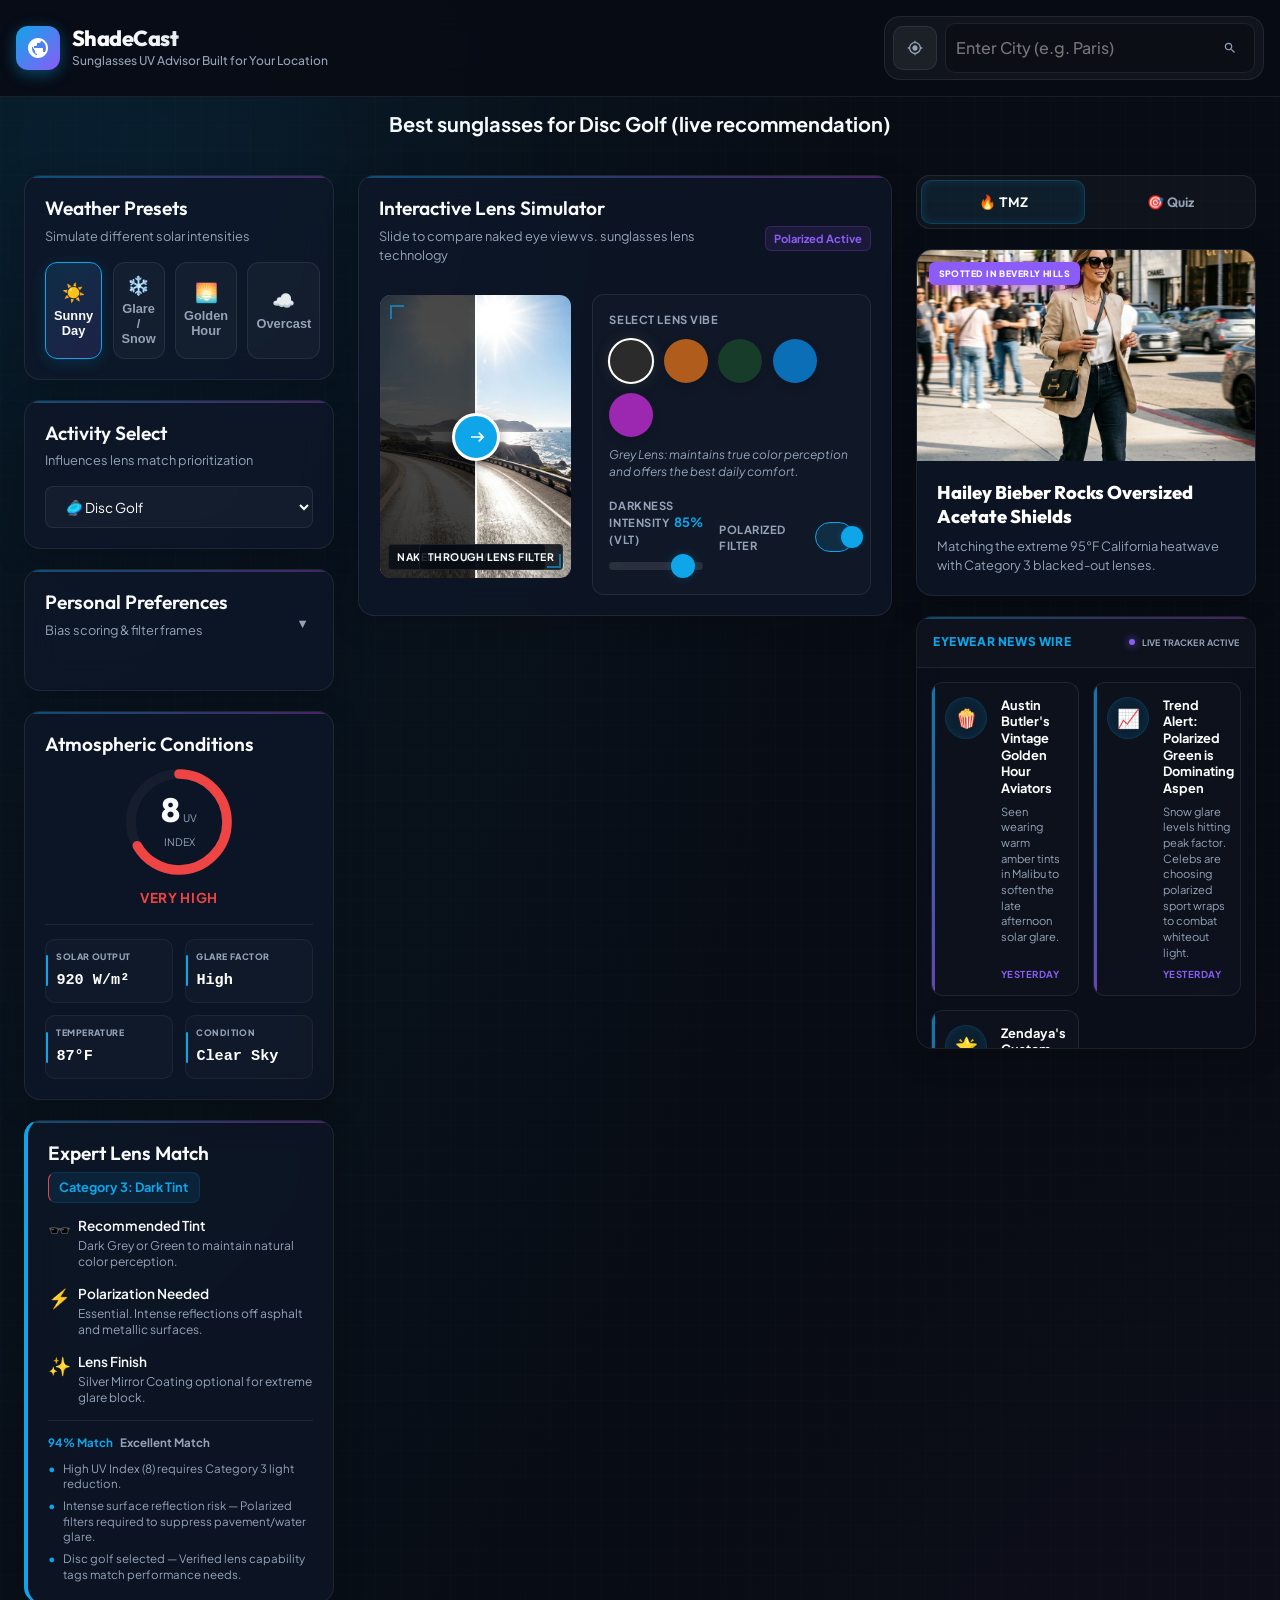
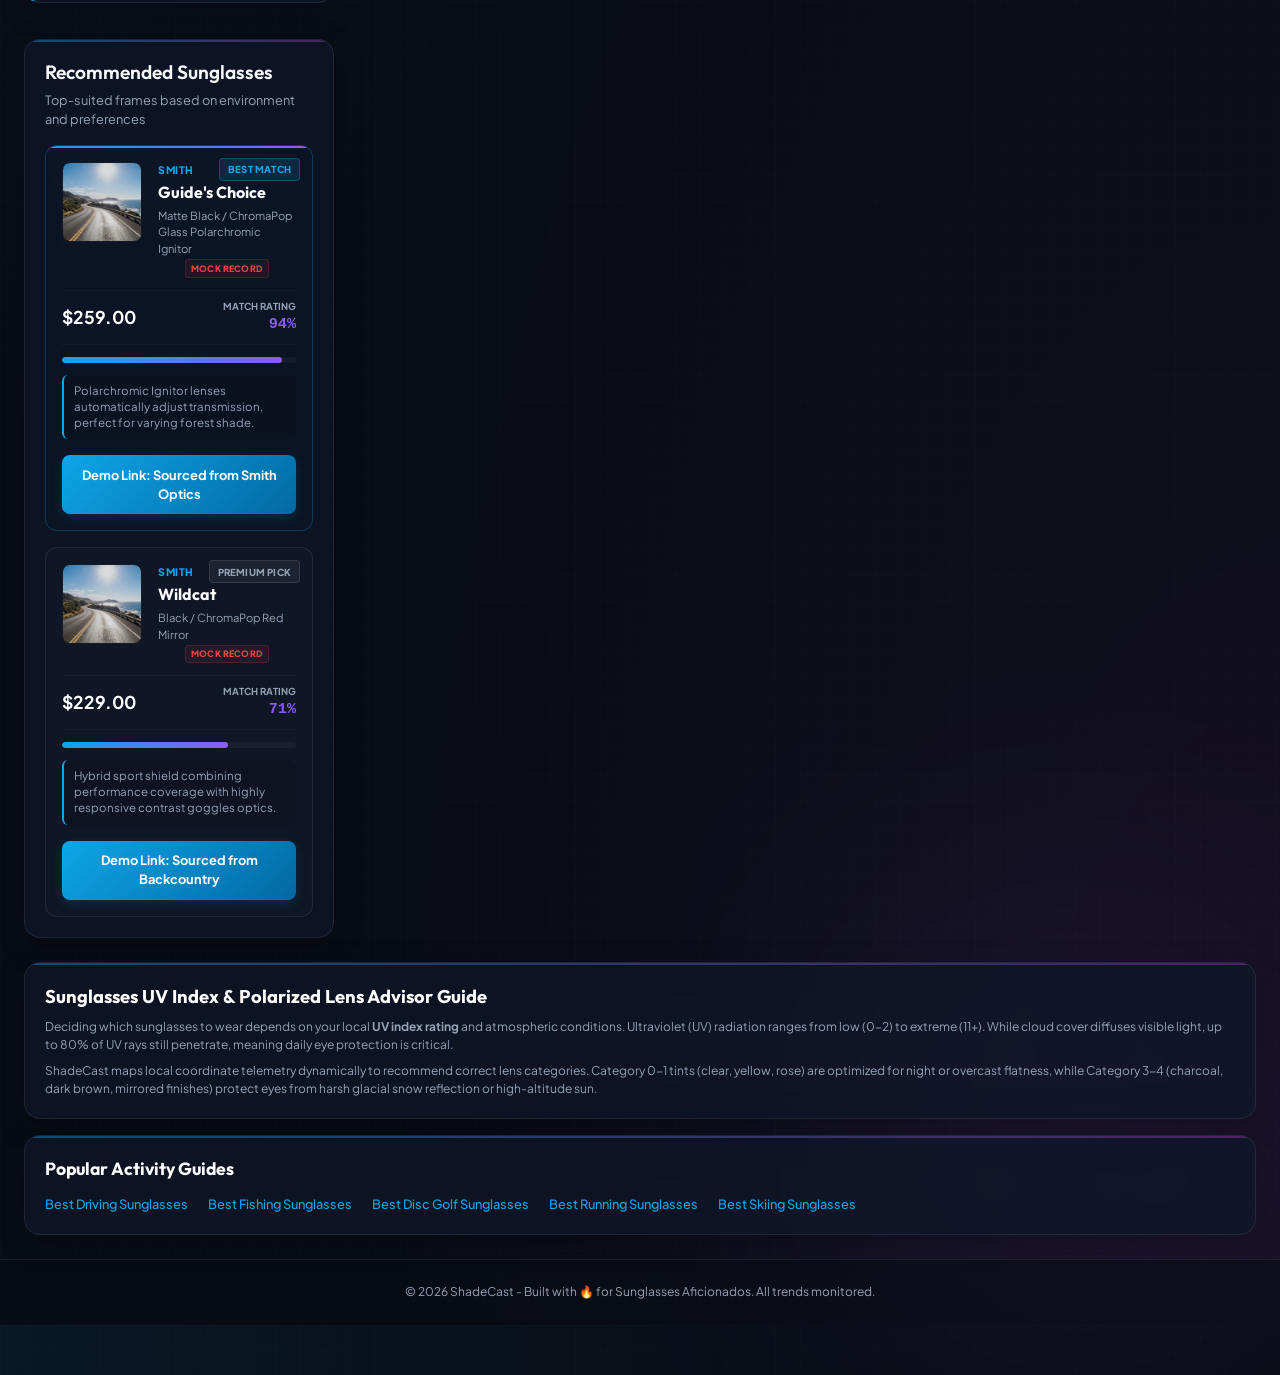
==== best-disc-golf-sunglasses/index.html @ bb3cc05e "Fix: Added keyboard focus indicators, screen reader labels, and form input glows" ====
<!DOCTYPE html>
<html lang="en">
<head>
  <meta charset="UTF-8">
  <meta name="viewport" content="width=device-width, initial-scale=1.0">
  
  <!-- Primary SEO Metadata -->
  <title>Best Disc Golf Sunglasses | ShadeCast</title>
    <meta name="description" content="Top disc-golf sunglasses for reading terrain and spotting discs. Live contrast scoring and pro-level lens advice.">
    <link rel="canonical" href="https://briancrouse77.github.io/shadecast/best-disc-golf-sunglasses/">
    <meta property="og:type" content="website">
    <meta property="og:url" content="https://briancrouse77.github.io/shadecast/best-disc-golf-sunglasses/">
    <meta property="og:title" content="Best Disc Golf Sunglasses | ShadeCast">
    <meta property="og:description" content="Top disc-golf sunglasses for reading terrain and spotting discs. Live contrast scoring and pro-level lens advice.">
    <meta property="og:image" content="https://briancrouse77.github.io/shadecast/assets/og-image.jpg">
    <meta name="twitter:card" content="summary_large_image">
    <meta name="twitter:title" content="Best Disc Golf Sunglasses | ShadeCast">
    <meta name="twitter:description" content="Top disc-golf sunglasses for reading terrain and spotting discs. Live contrast scoring and pro-level lens advice.">
    <meta name="twitter:image" content="https://briancrouse77.github.io/shadecast/assets/og-image.jpg">
    <script type="application/ld+json">
    {
      "@context": "https://schema.org",
      "@type": "WebApplication",
      "name": "ShadeCast",
      "url": "https://briancrouse77.github.io/shadecast/best-disc-golf-sunglasses/",
      "description": "ShadeCast disc golf sunglasses recommendation tool. Analyzes live UV index and forest foliage contrast to recommend rose, amber, and green lenses.",
      "applicationCategory": "WeatherApplication, LifestyleApplication",
      "operatingSystem": "All",
      "browserRequirements": "Requires JavaScript. Requires Geolocation."
    }
    </script>
    <script type="application/ld+json">
    {
      "@context": "https://schema.org",
      "@type": "BreadcrumbList",
      "itemListElement": [
        {
          "@type": "ListItem",
          "position": 1,
          "name": "Home",
          "item": "https://briancrouse77.github.io/shadecast/"
        },
        {
          "@type": "ListItem",
          "position": 2,
          "name": "Best Disc Golf Sunglasses",
          "item": "https://briancrouse77.github.io/shadecast/best-disc-golf-sunglasses/"
        }
      ]
    }
    </script>
  
  
  <meta name="keywords" content="sunglasses, UV index, polarized lens simulator, weather advisor, sunglasses style, lens tint simulator, celebrity sunglasses, UV protection, polarized glasses, sunglasses tracker">
  <meta name="author" content="Brian Crouse">
  <meta name="robots" content="index, follow">
  

  <!-- Favicon & Web App PWA Manifest -->
  <link rel="icon" type="image/jpeg" href="../assets/logo.jpg">
  <link rel="apple-touch-icon" href="../assets/logo.jpg">
  <link rel="manifest" href="../manifest.json">
  <meta name="theme-color" content="#080c14">

  <!-- Open Graph / Facebook Social Protocol -->
  
  
  
  
  
  
  
  

  <!-- Twitter Card Card Data -->
  
  
  
  
  

  <!-- JSON-LD Structured Data Schema (Google Search Rich Snippet) -->
  

  <!-- Fonts -->
  <link rel="preconnect" href="https://fonts.googleapis.com">
  <link rel="preconnect" href="https://fonts.gstatic.com" crossorigin>
  <link href="https://fonts.googleapis.com/css2?family=Outfit:wght@300;400;600;800&family=Plus+Jakarta+Sans:wght@300;400;500;700&display=swap" rel="stylesheet">
  
  <!-- CSS Stylesheet -->
  <link rel="stylesheet" href="../style.css">

  <!-- SEO templates -->
  <template id="seo-driving">
    
    
    
    
    
    
    
    
    
    
    
    
    
    
  </template>
  <template id="seo-fishing">
    
    
    
    
    
    
    
    
    
    
    
    
    
    
  </template>
  <template id="seo-disc-golf">
    
    
    
    
    
    
    
    
    
    
    
    
    
    
  </template>
  <template id="seo-running">
    
    
    
    
    
    
    
    
    
    
    
    
    
    
  </template>
  <template id="seo-skiing">
    
    
    
    
    
    
    
    
    
    
    
    
    
    
  </template>

  <!-- Router / Bootstrap Script -->
  <script>
    (function() {
      const path = window.location.pathname.toLowerCase();
      let activity = '';
      let activityName = '';
      let templateId = '';
      
      if (path.indexOf('best-driving-sunglasses') !== -1) {
        activity = 'driving';
        activityName = 'Driving';
        templateId = 'seo-driving';
      } else if (path.indexOf('best-fishing-sunglasses') !== -1) {
        activity = 'fishing';
        activityName = 'Fishing';
        templateId = 'seo-fishing';
      } else if (path.indexOf('best-disc-golf-sunglasses') !== -1) {
        activity = 'disc golf';
        activityName = 'Disc Golf';
        templateId = 'seo-disc-golf';
      } else if (path.indexOf('best-running-sunglasses') !== -1) {
        activity = 'running';
        activityName = 'Running';
        templateId = 'seo-running';
      } else if (path.indexOf('best-skiing-sunglasses') !== -1) {
        activity = 'skiing';
        activityName = 'Skiing';
        templateId = 'seo-skiing';
      }
      
      if (activity) {
        window.initialActivity = activity;
        window.isSubpage = true;
        
        // Clone template immediately into head
        const temp = document.getElementById(templateId);
        if (temp) {
          const existingTitle = document.querySelector('title');
          if (existingTitle) existingTitle.remove();
          const existingDesc = document.querySelector('meta[name="description"]');
          if (existingDesc) existingDesc.remove();
          const existingCanonical = document.querySelector('link[rel="canonical"]');
          if (existingCanonical) existingCanonical.remove();
          
          document.querySelectorAll('meta[property^="og:"]').forEach(function(el) { el.remove(); });
          document.querySelectorAll('meta[name^="twitter:"]').forEach(function(el) { el.remove(); });
          document.querySelectorAll('script[type="application/ld+json"]').forEach(function(el) { el.remove(); });
          
          const clone = document.importNode(temp.content, true);
          document.head.appendChild(clone);
        }
        
        // Adjust paths and heading on DOMContentLoaded
        document.addEventListener('DOMContentLoaded', function() {
          const heading = document.getElementById('seo-heading');
          if (heading) {
            heading.textContent = `Best sunglasses for ${activityName} (live recommendation)`;
          }
          
          // Adjust relative paths for static assets in HTML
          document.querySelectorAll('img[src^="assets/"]').forEach(function(img) {
            img.src = '../' + img.getAttribute('src');
          });
          document.querySelectorAll('link[href^="assets/"]').forEach(function(link) {
            link.href = '../' + link.getAttribute('href');
          });
          document.querySelectorAll('link[href^="manifest.json"]').forEach(function(link) {
            link.href = '../' + link.getAttribute('href');
          });
        });
      }
    })();
  </script>
</head>
<body>

  <!-- Background decorative glows -->
  <div class="glow-bg glow-1"></div>
  <div class="glow-bg glow-2"></div>

  <!-- Header Section -->
  <header class="app-header">
    <div class="header-container">
      <div class="brand">
        <div class="brand-logo">
          <svg viewBox="0 0 24 24" class="logo-icon">
            <path d="M12 2C6.48 2 2 6.48 2 12s4.48 10 10 10 10-4.48 10-10S17.52 2 12 2zm1 17.93c-3.95-.49-7-3.85-7-7.93 0-.62.08-1.21.21-1.79L9 15v1c0 1.1.9 2 2 2v1.93zm6.9-2.54c-.26-.81-1-1.39-1.9-1.39h-1v-3c0-.55-.45-1-1-1H8v-2h2c.55 0 1-.45 1-1V7h2c1.1 0 2-.9 2-2v-.41c2.93 1.19 5 4.06 5 7.41 0 2.08-.8 3.97-2.1 5.39z"/>
          </svg>
        </div>
        <div>
          <h1>ShadeCast</h1>
          <p class="brand-subtitle" id="brandSubtitle">Sunglasses UV Advisor Built for Your Location</p>
        </div>
      </div>
      <div class="header-right">
        <!-- Live Geolocation and Search Input -->
        <!-- Live Geolocation and Search Input -->
        <div class="location-control-wrapper" id="locationControlWrapper">
          
          <!-- Auto-detect GPS button -->
          <button class="gps-btn" id="btnGeolocate" title="Auto-detect location using GPS">
            <svg viewBox="0 0 24 24" width="16" height="16" fill="currentColor">
              <path d="M12 8c-2.21 0-4 1.79-4 4s1.79 4 4 4 4-1.79 4-4-1.79-4-4-4zm8.94 3c-.46-4.17-3.77-7.48-7.94-7.94V1h-2v2.06C6.83 3.52 3.52 6.83 3.06 11H1v2h2.06c.46 4.17 3.77 7.48 7.94 7.94V23h2v-2.06c4.17-.46 7.48-3.77 7.94-7.94H23v-2h-2.06zM12 19c-3.87 0-7-3.13-7-7s3.13-7 7-7 7 3.13 7 7-3.13 7-7 7z"/>
            </svg>
            <span class="sr-only">Detect GPS</span>
          </button>
          
          <!-- Input block for manual search -->
          <div class="search-input-box" id="searchInputBox">
            <label for="citySearchInput" class="sr-only">Search Location</label>
            <input type="text" id="citySearchInput" placeholder="Enter City (e.g. Paris)">
            <button id="btnCitySearch" class="search-submit-btn" title="Search weather for location" aria-label="Search Location">
              <svg viewBox="0 0 24 24" width="14" height="14" fill="currentColor">
                <path d="M15.5 14h-.79l-.28-.27C15.41 12.59 16 11.11 16 9.5 16 5.91 13.09 3 9.5 3S3 5.91 3 9.5 5.91 16 9.5 16c1.61 0 3.09-.59 4.23-1.57l.27.28v.79l5 4.99L20.49 19l-4.99-5zm-6 0C7.01 14 5 11.99 5 9.5S7.01 5 9.5 5 14 7.01 14 9.5 11.99 14 9.5 14z"/>
              </svg>
            </button>
          </div>
          
          <!-- Location source indicator -->
          <div class="location-indicator" id="locationIndicator">
            <span class="location-dot" id="locIndicatorDot"></span>
            <span class="indicator-text" id="locationStatusText">Detecting Location...</span>
            <button class="reset-live-btn" id="btnResetToLive" style="display: none;" title="Sync back to your active local weather">Sync Live</button>
            <button class="loc-change-btn" id="btnChangeLocation" title="Change Location">Change</button>
          </div>

        </div>
      </div>
    </div>
  </header>

  <h1 id="seo-heading"></h1>

  <!-- Main Layout -->
  <main class="app-layout">
    <div class="layout-grid">

      <!-- Column 1: Weather Dashboard & Recommendation -->
      <section class="dashboard-col" aria-label="Weather Dashboard">
        
        <!-- Weather Presets (Quick Simulator Control) -->
        <div class="glass-card presets-card">
          <h2 class="card-title">Weather Presets</h2>
          <p class="card-desc">Simulate different solar intensities</p>
          <div class="presets-grid">
            <button class="preset-btn active" data-preset="sunny" id="btnPresetSunny">
              <span class="icon">☀️</span> Sunny Day
            </button>
            <button class="preset-btn" data-preset="glare" id="btnPresetGlare">
              <span class="icon">❄️</span> Glare / Snow
            </button>
            <button class="preset-btn" data-preset="sunset" id="btnPresetSunset">
              <span class="icon">🌅</span> Golden Hour
            </button>
            <button class="preset-btn" data-preset="overcast" id="btnPresetOvercast">
              <span class="icon">☁️</span> Overcast
            </button>
          </div>
        </div>

        <!-- Activity Selector Card -->
        <div class="glass-card activity-card">
          <h2 class="card-title">Activity Select</h2>
          <p class="card-desc">Influences lens match prioritization</p>
          <label for="activitySelect" class="sr-only">Choose Activity</label>
          <select id="activitySelect">
            <option value="driving">🚗 Driving</option>
            <option value="fishing">🎣 Fishing</option>
            <option value="disc golf">🥏 Disc Golf</option>
            <option value="golf">⛳ Golf</option>
            <option value="running">🏃 Running</option>
            <option value="cycling">🚴 Cycling</option>
            <option value="hiking">🥾 Hiking</option>
            <option value="beach">🏖️ Beach Use</option>
            <option value="boating">⛵ Boating</option>
            <option value="skiing">🎿 Skiing / Snowboarding</option>
          </select>
        </div>

        <!-- Compact User Preferences Card -->
        <div class="glass-card preferences-card" id="prefCard">
          <div class="card-header-flex" id="prefCardHeader" style="cursor: pointer;">
            <div>
              <h2 class="card-title">Personal Preferences</h2>
              <p class="card-desc">Bias scoring & filter frames</p>
            </div>
            <button class="toggle-btn" id="btnTogglePrefs">▼</button>
          </div>
          <div class="collapsible-content" id="prefCardContent" style="display: none;">
            <div class="pref-form-grid">
              <div class="pref-field">
                <label for="prefMaxBudget">Max Budget (USD)</label>
                <input type="number" id="prefMaxBudget" placeholder="No Limit" min="0">
              </div>
              <div class="pref-field">
                <label for="prefBrand">Preferred Brand</label>
                <select id="prefBrand">
                  <option value="">Any Brand</option>
                  <option value="Ray-Ban">Ray-Ban</option>
                  <option value="Oakley">Oakley</option>
                  <option value="Maui Jim">Maui Jim</option>
                  <option value="Smith">Smith</option>
                  <option value="Goodr">Goodr</option>
                  <option value="Spy Optic">Spy Optic</option>
                  <option value="Julbo">Julbo</option>
                </select>
              </div>
              <div class="pref-field">
                <label for="prefSensitivity">Light Sensitivity</label>
                <select id="prefSensitivity">
                  <option value="moderate">Moderate</option>
                  <option value="high">🔥 High Sensitivity</option>
                  <option value="low">❄️ Low Sensitivity</option>
                </select>
              </div>
              <div class="pref-field checkbox-field">
                <label for="prefRx">
                  <input type="checkbox" id="prefRx"> Rx Lenses Required
                 </label>
              </div>
            </div>
          </div>
        </div>

        <!-- Weather Stats & Gauge -->
        <div class="glass-card stats-card">
          <h2 class="card-title" id="statsCardTitle">Atmospheric Conditions</h2>
          <div class="tailored-badge" id="tailoredBadge" style="display: none;">📍 Tailored for Your Location</div>
          
          <div class="uv-gauge-container">
            <div class="uv-gauge">
              <svg viewBox="0 0 100 100" class="gauge-svg">
                <circle cx="50" cy="50" r="40" class="gauge-bg" />
                <circle cx="50" cy="50" r="40" class="gauge-fill" id="uvGaugeFill" />
              </svg>
              <div class="uv-value-box">
                <span class="uv-num" id="uvNumber">8</span>
                <span class="uv-label">UV Index</span>
              </div>
            </div>
            <div class="uv-rating" id="uvRatingText">Very High</div>
          </div>

          <div class="metrics-grid">
            <div class="metric-item">
              <span class="metric-label">Solar Output</span>
              <span class="metric-val" id="metricSolar">920 W/m²</span>
            </div>
            <div class="metric-item">
              <span class="metric-label">Glare Factor</span>
              <span class="metric-val text-warning" id="metricGlare">High</span>
            </div>
            <div class="metric-item">
              <span class="metric-label">Temperature</span>
              <span class="metric-val" id="metricTemp">87°F</span>
            </div>
            <div class="metric-item">
              <span class="metric-label">Condition</span>
              <span class="metric-val" id="metricCondition">Clear Sky</span>
            </div>
          </div>
        </div>

        <!-- Lens Expert Recommendation -->
        <div class="glass-card recommendation-card">
          <h2 class="card-title glow-text">Expert Lens Match</h2>
          <div class="recommendation-badge" id="recCategory">Category 3: Dark Tint</div>
          
          <div class="rec-details">
            <div class="rec-item">
              <div class="rec-icon">🕶️</div>
              <div>
                <h3>Recommended Tint</h3>
                <p id="recTint">Dark Grey or Green to maintain natural color perception.</p>
              </div>
            </div>
            
            <div class="rec-item">
              <div class="rec-icon">⚡</div>
              <div>
                <h3>Polarization Needed</h3>
                <p id="recPolarization">Essential. Intense road and water reflections expected.</p>
              </div>
            </div>

            <div class="rec-item">
              <div class="rec-icon">✨</div>
              <div>
                <h3>Lens Finish</h3>
                <p id="recFinish">Silver Mirror Coating optional for extreme reflection block.</p>
              </div>
            </div>
          </div>
          
          <!-- Trust Explainer Breakdown -->
          <div class="trust-explainer-list" id="trustExplainerList">
            <div class="explainer-point" style="font-weight: 700;">
              <span class="explainer-bullet" id="explainerMatchPct">95% Match</span>
              <span id="explainerMatchLevel">Excellent Match</span>
            </div>
            <!-- Dynamic explainer bullets injected here -->
          </div>
        </div>

        <!-- Recommended Sunglasses Affiliate Card Panel -->
        <div class="glass-card products-recommendation-card" id="productsRecCard">
          <h2 class="card-title glow-text">Recommended Sunglasses</h2>
          <p class="card-desc">Top-suited frames based on environment and preferences</p>
          <div class="products-grid-container" id="productsGridContainer">
            <!-- Dynamic Affiliate cards injected here -->
          </div>
        </div>

      </section>

      <!-- Column 2: Lens Simulator (Center Stage) -->
      <section class="simulator-col" aria-label="Lens Simulator">
        <div class="glass-card simulator-card">
          <div class="card-header-flex">
            <div>
              <h2 class="card-title">Interactive Lens Simulator</h2>
              <p class="card-desc">Slide to compare naked eye view vs. sunglasses lens technology</p>
            </div>
            <div class="sim-badge" id="simVibeBadge">Polarized Active</div>
          </div>

          <!-- Simulator Workspace Grid -->
          <div class="simulator-workspace-grid">
            
            <!-- Simulator Viewport -->
            <div class="simulator-container" id="simContainer">
              
              <!-- Base Image (Road Glare) -->
              <img src="assets/road.jpg" alt="High road glare reflection view before applying polarized sunglasses filter" class="sim-img-base" id="simImageBase">
  
              <!-- Glare Overlay (Representing raw UV/Reflection glare before glasses) -->
              <div class="glare-overlay" id="glareOverlay"></div>
  
              <!-- Sunglasses View Area (Draggable split pane) -->
              <div class="sunglasses-pane" id="sunglassesPane">
                <!-- Re-render road under sunglasses filter -->
                <img src="assets/road.jpg" alt="Sunny road reflection filtered through polarized sunglasses lens simulator showing anti-glare polarization" class="sim-img-filtered" id="simImageFilter">
                
                <!-- Tint Overlay (Applies colors, opacity, blend-modes dynamically) -->
                <div class="tint-overlay" id="tintOverlay"></div>
  
                <!-- Refined Polarized Overlay (subtle highlight filter to simulate polarized clarity) -->
                <div class="polarized-overlay" id="polarizedOverlay"></div>
              </div>
  
              <!-- Slider Handle -->
              <div class="slider-handle" id="sliderHandle">
                <div class="handle-line"></div>
                <div class="handle-button">
                  <svg viewBox="0 0 24 24" width="16" height="16" fill="currentColor">
                    <path d="M14.59 7.41L18.17 11H6v2h12.17l-3.59 3.59L16 18l6-6-6-6-1.41 1.41z"/>
                  </svg>
                </div>
              </div>
  
              <!-- Label tags -->
              <span class="sim-label label-left">Naked Eye (Raw Glare)</span>
              <span class="sim-label label-right">Through Lens Filter</span>
            </div>
  
            <!-- Control Console -->
            <div class="simulator-controls">
              
              <!-- Tint Picker -->
              <div class="control-group">
                <span class="control-label">Select Lens Vibe</span>
                <div class="tint-selectors">
                  <button class="tint-dot active" data-tint="grey" style="--tint-color: #2b2b2b;" title="Grey: True Color & Daily Use" id="btnTintGrey">
                    <span class="dot-inner"></span>
                  </button>
                  <button class="tint-dot" data-tint="amber" style="--tint-color: #b05c1d;" title="Amber/Brown: Contrast & Detail" id="btnTintAmber">
                    <span class="dot-inner"></span>
                  </button>
                  <button class="tint-dot" data-tint="green" style="--tint-color: #173d2a;" title="Green: All-Weather Balance" id="btnTintGreen">
                    <span class="dot-inner"></span>
                  </button>
                  <button class="tint-dot" data-tint="blue" style="--tint-color: #0b6fb8;" title="Blue Mirrored: Water Glare Block" id="btnTintBlue">
                    <span class="dot-inner"></span>
                  </button>
                  <button class="tint-dot" data-tint="rose" style="--tint-color: #9c27b0;" title="Rose: High Contrast sports" id="btnTintRose">
                    <span class="dot-inner"></span>
                  </button>
                </div>
                <div class="active-tint-description" id="tintDesc">Grey Lens: maintains true color perception and offers the best daily comfort.</div>
              </div>
  
              <div class="slider-row">
                <!-- Darkness Slider -->
                <div class="control-group flex-1">
                  <div class="slider-label-row">
                    <span class="control-label">Darkness Intensity (VLT)</span>
                    <span class="slider-val" id="darknessVal">85%</span>
                  </div>
                  <input type="range" min="10" max="95" value="85" class="app-range" id="darknessSlider" aria-label="Tint Darkness Intensity">
                </div>
  
                <!-- Polarization Switch -->
                <div class="control-group toggle-group">
                  <span class="control-label">Polarized Filter</span>
                  <label class="switch">
                    <input type="checkbox" id="polarizationToggle" aria-label="Toggle Polarization" checked>
                    <span class="slider round"></span>
                  </label>
                </div>
              </div>
  
            </div>
          </div>
        </div>
      </section>

      <!-- Column 3: TMZ Feed & Custom Match Quiz -->
      <section class="side-col" aria-label="Trends and Quiz">
        
        <!-- Tab System Header -->
        <div class="tab-header">
          <button class="tab-btn active" id="tabBtnTmz" data-tab="tabTmz">🔥 TMZ</button>
          <button class="tab-btn" id="tabBtnQuiz" data-tab="tabQuiz">🎯 Quiz</button>
          <button class="tab-btn" id="tabBtnAdmin" data-tab="tabAdmin" style="display: none;">📊 Telemetry</button>
        </div>

        <!-- Tab 1 Content: Shade TMZ Style Feed -->
        <div class="tab-pane active" id="tabTmz">
          <div class="tmz-dashboard-grid">
            
            <!-- Left Side: Featured Paparazzi Spotting Card -->
            <div class="glass-card tmz-featured-card">
              <div class="tmz-hero">
                <img src="assets/celebrity.jpg" alt="Celebrity spotted wearing premium designer sunglasses style trends matching UV advisor ratings" class="tmz-hero-img" id="tmzHeroImg">
                <span class="badge-hot" id="tmzHeroBadge">SPOTTED IN BEVERLY HILLS</span>
              </div>
              <div class="tmz-featured-body">
                <h3 id="tmzHeroTitle" class="tmz-featured-title">Hailey Bieber Rocks Oversized Acetate Shields</h3>
                <p id="tmzHeroDesc" class="tmz-featured-desc">Matching the extreme 95°F California heatwave with Category 3 blacked-out lenses.</p>
              </div>
            </div>

            <!-- Right Side: Live Eyewear News Wire Dashboard Card -->
            <div class="glass-card tmz-wire-card">
              <div class="tmz-feed-header">
                <span class="tmz-wire-title">Eyewear News Wire</span>
                <div class="tmz-live-indicator">
                  <span class="live-pulse-dot"></span>
                  <span class="tmz-live-text">Live Tracker Active</span>
                </div>
              </div>
              
              <div class="tmz-feed-list" id="tmzFeedList">
                <div class="tmz-news-item">
                  <div class="tmz-news-thumb">🍿</div>
                  <div class="tmz-news-body">
                    <h4>Austin Butler's Vintage Golden Hour Aviators</h4>
                    <p>Seen wearing warm amber tints in Malibu to soften the late afternoon solar glare.</p>
                    <span class="news-time">2 hours ago</span>
                  </div>
                </div>

                <div class="tmz-news-item">
                  <div class="tmz-news-thumb">📈</div>
                  <div class="tmz-news-body">
                    <h4>Trend Alert: Polarized Green is Dominating Aspen</h4>
                    <p>Snow glare levels hitting peak factor. Celebs are choosing polarized sport wraps.</p>
                    <span class="news-time">5 hours ago</span>
                  </div>
                </div>

                <div class="tmz-news-item">
                  <div class="tmz-news-thumb">🌟</div>
                  <div class="tmz-news-body">
                    <h4>Zendaya's Custom Rose Tints Trend</h4>
                    <p>Styled at the London premier. Rose lenses boost contrast and style points alike.</p>
                    <span class="news-time">Yesterday</span>
                  </div>
                </div>
              </div>
            </div>

          </div>
        </div>

        <!-- Tab 2 Content: Shade Matcher Quiz -->
        <div class="tab-pane" id="tabQuiz">
          <div class="glass-card quiz-card">
            <h2 class="card-title">Custom Lens Match Engine</h2>
            <p class="card-desc">Calculate your professional-grade optical eyewear diagnostic prescription</p>

            <div id="quizForm">
              <!-- Quiz Step 1 -->
              <div class="quiz-step active" data-step="1" id="quizStep1">
                <h3 class="quiz-q">What is your primary outdoor activity?</h3>
                <div class="quiz-options">
                  <button class="quiz-opt" data-ans="driving">🚗 Commuting &amp; Driving</button>
                  <button class="quiz-opt" data-ans="sports">🏂 Action Sports &amp; Hiking</button>
                  <button class="quiz-opt" data-ans="beach">🏖️ Beach &amp; Water Activities</button>
                  <button class="quiz-opt" data-ans="fashion">☕ Urban Cafes &amp; Style</button>
                </div>
              </div>

              <!-- Quiz Step 2 -->
              <div class="quiz-step" data-step="2" id="quizStep2">
                <h3 class="quiz-q">How sensitive are your eyes to sunlight?</h3>
                <div class="quiz-options">
                  <button class="quiz-opt" data-ans="high">☀️ Very Sensitive (Squint easily)</button>
                  <button class="quiz-opt" data-ans="moderate">⛅ Normal Sensitivity</button>
                  <button class="quiz-opt" data-ans="low">🌙 Barely Sensitive (Comfortable)</button>
                </div>
              </div>

              <!-- Quiz Step 3 -->
              <div class="quiz-step" data-step="3" id="quizStep3">
                <h3 class="quiz-q">What's your aesthetic preference?</h3>
                <div class="quiz-options">
                  <button class="quiz-opt" data-ans="classic">🕶️ Timeless &amp; Classic (Retro)</button>
                  <button class="quiz-opt" data-ans="bold">🛸 Bold &amp; Futuristic (Shields)</button>
                  <button class="quiz-opt" data-ans="minimal">📐 Sleek &amp; Minimalist (Metal frames)</button>
                </div>
              </div>

              <!-- Quiz Results (High-tech Prescription format) -->
              <div class="quiz-step" data-step="result" id="quizStepResult">
                <div class="result-header">
                  <span class="result-celebration">🔬</span>
                  <h3>Eyewear Diagnostic Prescription</h3>
                </div>
                
                <div class="result-details-card" style="font-family: monospace; letter-spacing: -0.02em;">
                  <div style="display: flex; justify-content: space-between; border-bottom: 1px dashed rgba(255,255,255,0.15); padding-bottom: 0.35rem; margin-bottom: 0.5rem; font-size: 0.65rem; color: var(--accent-blue);">
                    <span>RX ID: SH-884-26</span>
                    <span id="resultTimestamp">DATE: 2026.07.12</span>
                  </div>
                  
                  <div class="result-name" id="resultName" style="font-family: 'Outfit', sans-serif; font-size: 1.1rem; color: #fff; font-weight: 800; margin-bottom: 0.25rem;">The Retro Navigator</div>
                  <p class="result-desc" id="resultDesc" style="font-size: 0.7rem; color: var(--text-secondary); line-height: 1.4; margin-bottom: 0.65rem;">Timeless tortoiseshell frames paired with highly contrast-enhancing polarized amber lenses.</p>
                  
                  <div class="result-stats" style="grid-template-columns: repeat(2, 1fr); gap: 0.5rem; border-top: 1px dashed rgba(255, 255, 255, 0.15); padding-top: 0.5rem;">
                    <div class="r-stat">
                      <span class="r-val" id="resultTint">Amber Tints</span>
                      <span class="r-lbl">LENS COLOR</span>
                    </div>
                    <div class="r-stat">
                      <span class="r-val" id="resultPolar">Yes (Required)</span>
                      <span class="r-lbl">POLARIZATION</span>
                    </div>
                    <div class="r-stat">
                      <span class="r-val" id="resultCategory">Category 3</span>
                      <span class="r-lbl">LENS RATING</span>
                    </div>
                    <div class="r-stat">
                      <span class="r-val" id="resultMaterial">Polycarbonate</span>
                      <span class="r-lbl">MATERIAL SPEC</span>
                    </div>
                  </div>

                  <div style="border-top: 1px dashed rgba(255, 255, 255, 0.15); padding-top: 0.5rem; margin-top: 0.25rem; font-size: 0.65rem;">
                    <span style="color: var(--text-secondary); font-size: 0.55rem; display: block; margin-bottom: 0.1rem;">RECOMMENDED COATINGS</span>
                    <span id="resultCoatings" style="color: var(--accent-purple); font-weight: 700;">Anti-Reflective Backing, Double Mirroring</span>
                  </div>

                  <!-- CSS Barcode graphic for expert aesthetic -->
                  <div class="presc-barcode"></div>
                </div>

                <div style="display: flex; gap: 0.5rem; width: 100%; flex-wrap: wrap;">
                  <button class="app-btn-primary" id="btnApplyQuizResult" style="flex: 1; min-width: 150px;">Apply to Simulator</button>
                  <button class="app-btn-outline" id="btnRestartQuiz" style="flex: 0.5; min-width: 100px;">Retake</button>
                </div>
              </div>
            </div>

            <!-- Quiz progress footer -->
            <div class="quiz-footer" id="quizFooter">
              <div class="progress-bar-bg">
                <div class="progress-bar-fill" id="quizProgress" style="width: 33%;"></div>
              </div>
              <span class="progress-text" id="quizStepText">Question 1 of 3</span>
            </div>

          </div>
        </div>

        <!-- Tab 3 Content: Admin Analytics Telemetry -->
        <div class="tab-pane" id="tabAdmin">
          
          <!-- Locked Admin Screen (Authentication Mask) -->
          <div class="glass-card admin-auth-card" id="adminAuthCard">
            <div class="auth-icon-wrap">
              <svg viewBox="0 0 24 24" width="36" height="36" fill="none" stroke="currentColor" stroke-width="2" stroke-linecap="round" stroke-linejoin="round">
                <rect x="3" y="11" width="18" height="11" rx="2" ry="2"></rect>
                <path d="M7 11V7a5 5 0 0 1 10 0v4"></path>
              </svg>
            </div>
            <h2>RESTRICTED TELEMETRY ACCESS</h2>
            <p>Authentication credentials required to view commercial lead values and regional logs.</p>
            
            <div class="auth-input-group">
              <input type="password" id="adminPasswordInput" class="app-input" placeholder="Enter Password..." aria-label="Admin Password">
              <button class="app-btn-primary" id="btnAdminAuthenticate">Unlock Panel</button>
            </div>
            <div class="auth-error-msg" id="authErrorMsg"></div>
          </div>

          <!-- Unlocked SaaS Telemetry Dashboard Panel -->
          <div class="glass-card admin-card" id="adminDashboardCard" style="display: none;">
            <div class="card-header-flex">
              <div>
                <h2 class="card-title">Commercial Telemetry</h2>
                <p class="card-desc">Real-time monetization metrics and retail demand analytics</p>
              </div>
              <button class="auth-lock-btn" id="btnLockAdmin" title="Lock Panel access">
                <svg viewBox="0 0 24 24" width="12" height="12" fill="none" stroke="currentColor" stroke-width="2" stroke-linecap="round" stroke-linejoin="round" style="margin-right: 0.15rem;">
                  <rect x="3" y="11" width="18" height="11" rx="2" ry="2"></rect>
                  <path d="M7 11V7a5 5 0 0 1 10 0v4"></path>
                </svg>
                Lock Panel
              </button>
            </div>

            <!-- Financial Summary Readout -->
            <div class="admin-financials">
              <div class="financial-box">
                <span class="fin-label">Est. Lead Value (USD)</span>
                <span class="fin-val text-success" id="adminLeadValue">$0.00</span>
                <span class="fin-sub">High-Intent Referrals</span>
              </div>
              <div class="financial-box">
                <span class="fin-label">Projected API Cost</span>
                <span class="fin-val text-warning" id="adminApiCost">$0.00</span>
                <span class="fin-sub">Open-Meteo Queries</span>
              </div>
            </div>

            <!-- Lens Popularity Chart Panel -->
            <div class="admin-section">
              <h3>Retail Tint Demand Index</h3>
              <div class="demand-chart">
                <div class="chart-row">
                  <span class="chart-label">Grey Lenses</span>
                  <div class="chart-bar-container"><div class="chart-bar-fill" id="barGrey" style="width: 20%;"></div></div>
                  <span class="chart-count" id="countGrey">0</span>
                </div>
                <div class="chart-row">
                  <span class="chart-label">Amber Lenses</span>
                  <div class="chart-bar-container"><div class="chart-bar-fill" id="barAmber" style="width: 20%;"></div></div>
                  <span class="chart-count" id="countAmber">0</span>
                </div>
                <div class="chart-row">
                  <span class="chart-label">Green Lenses</span>
                  <div class="chart-bar-container"><div class="chart-bar-fill" id="barGreen" style="width: 20%;"></div></div>
                  <span class="chart-count" id="countGreen">0</span>
                </div>
                <div class="chart-row">
                  <span class="chart-label">Blue Mirrored</span>
                  <div class="chart-bar-container"><div class="chart-bar-fill" id="barBlue" style="width: 20%;"></div></div>
                  <span class="chart-count" id="countBlue">0</span>
                </div>
                <div class="chart-row">
                  <span class="chart-label">Rose Gradient</span>
                  <div class="chart-bar-container"><div class="chart-bar-fill" id="barRose" style="width: 20%;"></div></div>
                  <span class="chart-count" id="countRose">0</span>
                </div>
              </div>
            </div>

            <!-- Regional Lead Ledger -->
            <div class="admin-section">
              <h3>Regional Demand Log</h3>
              <div class="regional-ledger" id="regionalLedger">
                <div class="ledger-empty">Waiting for active GPS or search geocodes...</div>
              </div>
            </div>

            <!-- System Activity Terminal Log -->
            <div class="admin-section">
              <h3>System Event Log</h3>
              <div class="system-event-log" id="systemEventLog">
                <div class="log-entry sys">SYSTEM: Initializing activity stream...</div>
              </div>
            </div>
          </div>
        </div>

      </section>

    </div>

    <!-- SEO Informational & Content Guide -->
    <section class="seo-info-section glass-card" style="margin-top: 1.5rem; width: 100%;">
      <h2 style="font-family: 'Outfit', sans-serif; font-size: 1.15rem; margin-bottom: 0.5rem; color: #fff;">Sunglasses UV Index &amp; Polarized Lens Advisor Guide</h2>
      <div style="display: grid; grid-template-columns: 1fr; gap: 1rem; font-size: 0.75rem; color: var(--text-secondary); line-height: 1.5;">
        <div>
          <p style="margin-bottom: 0.5rem;">
            Deciding which sunglasses to wear depends on your local <strong>UV index rating</strong> and atmospheric conditions. Ultraviolet (UV) radiation ranges from low (0-2) to extreme (11+). While cloud cover diffuses visible light, up to 80% of UV rays still penetrate, meaning daily eye protection is critical. 
          </p>
          <p>
            ShadeCast maps local coordinate telemetry dynamically to recommend correct lens categories. Category 0-1 tints (clear, yellow, rose) are optimized for night or overcast flatness, while Category 3-4 (charcoal, dark brown, mirrored finishes) protect eyes from harsh glacial snow reflection or high-altitude sun.
          </p>
        </div>
      </div>
    </section>

    <!-- Popular Activity Guides -->
    <section class="activity-guides-section glass-card" style="margin-top: 1rem; width: 100%; padding: 1.25rem;">
      <h3 style="font-family: 'Outfit', sans-serif; font-size: 1.1rem; margin-bottom: 0.75rem; color: #fff;">Popular Activity Guides</h3>
      <div style="display: flex; flex-wrap: wrap; gap: 1.25rem; font-size: 0.8rem;">
        <a href="https://briancrouse77.github.io/shadecast/best-driving-sunglasses/" style="color: var(--accent-blue); text-decoration: none; font-weight: 500;" class="guide-link">Best Driving Sunglasses</a>
        <a href="https://briancrouse77.github.io/shadecast/best-fishing-sunglasses/" style="color: var(--accent-blue); text-decoration: none; font-weight: 500;" class="guide-link">Best Fishing Sunglasses</a>
        <a href="https://briancrouse77.github.io/shadecast/best-disc-golf-sunglasses/" style="color: var(--accent-blue); text-decoration: none; font-weight: 500;" class="guide-link">Best Disc Golf Sunglasses</a>
        <a href="https://briancrouse77.github.io/shadecast/best-running-sunglasses/" style="color: var(--accent-blue); text-decoration: none; font-weight: 500;" class="guide-link">Best Running Sunglasses</a>
        <a href="https://briancrouse77.github.io/shadecast/best-skiing-sunglasses/" style="color: var(--accent-blue); text-decoration: none; font-weight: 500;" class="guide-link">Best Skiing Sunglasses</a>
      </div>
    </section>

  </main>

  <footer class="app-footer">
    <p>&copy; 2026 ShadeCast - Built with 🔥 for Sunglasses Aficionados. All trends monitored.</p>
  </footer>

  <!-- Javascript -->
  <script type="module" src="../app.js"></script>
</body>
</html>
---- style.css ----
/* ==========================================
   1. DESIGN TOKENS & SYSTEM VARIABLES
   ========================================== */
:root {
  --bg-dark: #080c14;
  --card-bg: rgba(15, 23, 42, 0.7);
  --card-border: rgba(255, 255, 255, 0.08);
  --text-primary: #f8fafc;
  --text-secondary: #94a3b8;
  --accent-blue: #0ea5e9;
  --accent-blue-glow: rgba(14, 165, 233, 0.25);
  --accent-purple: #8b5cf6;
  --accent-purple-glow: rgba(139, 92, 246, 0.25);
  --text-warning: #f59e0b;
  
  /* UV / Severity Colors */
  --uv-0: #10b981; /* Low */
  --uv-1: #eab308; /* Moderate */
  --uv-2: #f97316; /* High */
  --uv-3: #ef4444; /* Very High */
  --uv-4: #a855f7; /* Extreme */
}

/* Reset and basic defaults */
* {
  box-sizing: border-box;
  margin: 0;
  padding: 0;
}

body {
  font-family: 'Plus Jakarta Sans', -apple-system, BlinkMacSystemFont, sans-serif;
  background-color: var(--bg-dark);
  background-image: 
    radial-gradient(at 0% 0%, rgba(14, 165, 233, 0.08) 0px, transparent 50%),
    radial-gradient(at 100% 100%, rgba(217, 70, 239, 0.06) 0px, transparent 50%),
    linear-gradient(rgba(255,255,255,0.007) 1px, transparent 1px),
    linear-gradient(90deg, rgba(255,255,255,0.007) 1px, transparent 1px);
  background-size: 100% 100%, 100% 100%, 25px 25px, 25px 25px;
  color: var(--text-primary);
  min-height: 100vh;
  display: flex;
  flex-direction: column;
  overflow-x: hidden;
  position: relative;
  font-size: 16px; /* Prevents auto-zoom on mobile inputs */
  line-height: 1.5;
}

/* Ambient glow backgrounds (hidden on very small viewports to save rendering power) */
.glow-bg {
  position: absolute;
  border-radius: 50%;
  filter: blur(140px);
  z-index: 0;
  pointer-events: none;
  opacity: 0.3;
  display: none;
}

@media (min-width: 768px) {
  .glow-bg {
    display: block;
  }
}

.glow-1 {
  width: 400px;
  height: 400px;
  background: radial-gradient(circle, var(--accent-blue) 0%, transparent 70%);
  top: -50px;
  left: -50px;
}

.glow-2 {
  width: 500px;
  height: 500px;
  background: radial-gradient(circle, var(--accent-purple) 0%, transparent 70%);
  bottom: -50px;
  right: -50px;
}

/* ==========================================
   2. HEADER & LOCATION SELECTOR (MOBILE-FIRST)
   ========================================== */
.app-header {
  position: relative;
  z-index: 20;
  border-bottom: 1px solid var(--card-border);
  background: rgba(8, 12, 20, 0.9);
  backdrop-filter: blur(16px);
  -webkit-backdrop-filter: blur(16px);
  padding: 1rem;
}

.header-container {
  max-width: 1400px;
  margin: 0 auto;
  display: flex;
  flex-direction: column;
  align-items: stretch;
  gap: 1rem;
}

.brand {
  display: flex;
  align-items: center;
  gap: 0.75rem;
}

.brand-logo {
  background: linear-gradient(135deg, var(--accent-blue) 0%, var(--accent-purple) 100%);
  width: 44px;
  height: 44px;
  border-radius: 12px;
  display: flex;
  align-items: center;
  justify-content: center;
  box-shadow: 0 4px 15px rgba(14, 165, 233, 0.4);
  flex-shrink: 0;
}

.logo-icon {
  width: 24px;
  height: 24px;
  fill: #fff;
}

.brand h1 {
  font-family: 'Outfit', sans-serif;
  font-size: 1.35rem;
  font-weight: 800;
  letter-spacing: -0.025em;
  background: linear-gradient(to right, #ffffff, #cbd5e1);
  -webkit-background-clip: text;
  -webkit-text-fill-color: transparent;
  line-height: 1.2;
}

.brand-subtitle {
  font-size: 0.75rem;
  color: var(--text-secondary);
  font-weight: 500;
}

/* Location controls - Mobile optimized flex wraps */
.header-right {
  display: flex;
  flex-direction: column;
  gap: 0.75rem;
  width: 100%;
}

.location-control-wrapper {
  display: flex;
  align-items: center;
  gap: 0.5rem;
  background: rgba(255, 255, 255, 0.04);
  border: 1px solid var(--card-border);
  border-radius: 16px;
  padding: 0.35rem 0.5rem;
  min-height: 48px;
  width: 100%;
}

.gps-btn {
  background: rgba(255, 255, 255, 0.05);
  border: 1px solid var(--card-border);
  color: var(--text-secondary);
  width: 44px;
  height: 44px;
  border-radius: 10px;
  cursor: pointer;
  display: flex;
  align-items: center;
  justify-content: center;
  transition: all 0.2s ease;
  flex-shrink: 0;
}

/* Touch active status for mobile, hover for desktop */
@media (hover: hover) {
  .gps-btn:hover {
    color: var(--accent-blue);
    background-color: rgba(14, 165, 233, 0.1);
    border-color: var(--accent-blue);
  }
}

.gps-btn:active {
  background-color: rgba(14, 165, 233, 0.2);
}

.search-input-box {
  display: flex;
  align-items: center;
  background: rgba(0, 0, 0, 0.25);
  border: 1px solid var(--card-border);
  border-radius: 10px;
  padding: 0.15rem 0.15rem 0.15rem 0.65rem;
  flex: 1;
  min-height: 44px;
  transition: border-color 0.2s, box-shadow 0.2s;
}
.search-input-box:focus-within {
  border-color: var(--accent-blue);
  box-shadow: 0 0 10px rgba(14, 165, 233, 0.15);
}

.search-input-box input {
  background: transparent;
  border: none;
  color: #fff;
  font-family: inherit;
  font-size: 16px; /* Critical: prevents auto-zooming on iOS */
  font-weight: 500;
  outline: none;
  width: 100%;
  min-width: 0; /* Prevents overflow inside flex container */
}

.search-submit-btn {
  background: transparent;
  border: none;
  color: var(--text-secondary);
  cursor: pointer;
  display: flex;
  align-items: center;
  justify-content: center;
  width: 44px;
  height: 44px;
  border-radius: 8px;
  transition: color 0.2s;
  flex-shrink: 0;
}

.search-submit-btn:active {
  color: #fff;
}

.location-indicator {
  display: flex;
  align-items: center;
  gap: 0.5rem;
  flex: 1;
  min-width: 0; /* Prevents text overflow */
  padding-left: 0.5rem;
}

.location-dot {
  width: 8px;
  height: 8px;
  border-radius: 50%;
  background-color: var(--text-warning);
  box-shadow: 0 0 6px var(--text-warning);
  flex-shrink: 0;
}

.location-dot.live-gps {
  background-color: #10b981;
  box-shadow: 0 0 8px #10b981;
  animation: pulse 2s infinite;
}

.reset-live-btn {
  background: rgba(14, 165, 233, 0.1);
  border: 1px solid rgba(14, 165, 233, 0.25);
  color: var(--accent-blue);
  font-family: inherit;
  font-size: 0.6rem;
  font-weight: 700;
  padding: 0.2rem 0.5rem;
  border-radius: 6px;
  cursor: pointer;
  text-transform: uppercase;
  letter-spacing: 0.05em;
  transition: all 0.2s;
  margin-left: 0.5rem;
  display: inline-flex;
  align-items: center;
  justify-content: center;
  min-height: 24px;
}

@media (hover: hover) {
  .reset-live-btn:hover {
    background: rgba(14, 165, 233, 0.2);
    border-color: rgba(14, 165, 233, 0.4);
    color: #fff;
  }
}

.reset-live-btn:active {
  transform: scale(0.95);
}

.indicator-text {
  font-size: 0.85rem;
  font-weight: 600;
  color: var(--text-primary);
  white-space: nowrap;
  overflow: hidden;
  text-overflow: ellipsis;
  flex: 1;
}

.loc-change-btn {
  background: rgba(255, 255, 255, 0.05);
  border: 1px solid var(--card-border);
  color: var(--text-secondary);
  border-radius: 8px;
  font-family: inherit;
  font-size: 0.75rem;
  font-weight: 700;
  padding: 0 0.75rem;
  min-height: 38px;
  display: flex;
  align-items: center;
  justify-content: center;
  cursor: pointer;
  transition: all 0.2s ease;
  flex-shrink: 0;
}

.loc-change-btn:active {
  background: rgba(255, 255, 255, 0.12);
  color: #fff;
}

/* Visibility triggers via JS class */
.location-control-wrapper.has-location .search-input-box {
  display: none !important;
}
.location-control-wrapper.has-location .location-indicator {
  display: flex !important;
}
.location-control-wrapper:not(.has-location) .search-input-box {
  display: flex !important;
}
.location-control-wrapper:not(.has-location) .location-indicator {
  display: none !important;
}

/* ==========================================
   3. APP LAYOUT GRID (MOBILE-FIRST)
   ========================================== */
.app-layout {
  position: relative;
  z-index: 10;
  flex: 1;
  padding: 1rem;
  width: 100%;
}

.layout-grid {
  display: flex;
  flex-direction: column;
  gap: 1.25rem;
  width: 100%;
}

/* Glassmorphism General Cards */
.glass-card {
  background: var(--card-bg);
  backdrop-filter: blur(16px);
  -webkit-backdrop-filter: blur(16px);
  border: 1px solid var(--card-border);
  border-radius: 16px;
  padding: 1.25rem;
  box-shadow: 0 8px 32px 0 rgba(0, 0, 0, 0.2);
  position: relative;
  overflow: hidden;
}

.glass-card::before {
  content: '';
  position: absolute;
  top: 0;
  left: 0;
  width: 100%;
  height: 2px;
  background: linear-gradient(90deg, rgba(14, 165, 233, 0.4) 0%, rgba(217, 70, 239, 0.3) 100%);
  pointer-events: none;
}

.card-title {
  font-family: 'Outfit', sans-serif;
  font-size: 1.1rem;
  font-weight: 600;
  color: var(--text-primary);
  margin-bottom: 0.35rem;
  line-height: 1.3;
}

.card-desc {
  font-size: 0.8rem;
  color: var(--text-secondary);
  margin-bottom: 1rem;
}

/* Column stacks */
.dashboard-col,
.simulator-col,
.side-col {
  display: flex;
  flex-direction: column;
  gap: 1.25rem;
  width: 100%;
}

/* ==========================================
   4. DASHBOARD DETAILS & PRESETS
   ========================================== */
/* Presets grid */
.presets-grid {
  display: grid;
  grid-template-columns: repeat(2, 1fr);
  gap: 0.65rem;
}

.preset-btn {
  background: rgba(255, 255, 255, 0.03);
  border: 1px solid var(--card-border);
  border-radius: 12px;
  padding: 0.75rem 0.5rem;
  color: var(--text-secondary);
  font-weight: 600;
  font-size: 0.8rem;
  cursor: pointer;
  display: flex;
  flex-direction: column;
  align-items: center;
  justify-content: center;
  gap: 0.25rem;
  min-height: 60px; /* Large thumb target */
  transition: all 0.2s;
}

@media (hover: hover) {
  .preset-btn:hover {
    background: rgba(255, 255, 255, 0.06);
    color: var(--text-primary);
    transform: translateY(-1px);
  }
}

.preset-btn:active {
  transform: scale(0.97);
}

.preset-btn.active {
  background: linear-gradient(135deg, rgba(14, 165, 233, 0.15) 0%, rgba(139, 92, 246, 0.15) 100%);
  border-color: var(--accent-blue);
  color: var(--text-primary);
  box-shadow: 0 4px 15px rgba(14, 165, 233, 0.15);
}

.preset-btn .icon {
  font-size: 1.15rem;
}

/* Tailored Location Badge */
.tailored-badge {
  background: rgba(14, 165, 233, 0.1);
  border: 1px solid rgba(14, 165, 233, 0.15);
  border-radius: 8px;
  color: var(--accent-blue);
  font-size: 0.7rem;
  font-weight: 700;
  padding: 0.25rem 0.6rem;
  display: inline-flex;
  align-items: center;
  gap: 0.35rem;
  margin-top: 0.35rem;
  margin-bottom: 0.85rem;
  text-transform: uppercase;
  letter-spacing: 0.02em;
}

/* UV Gauge */
.uv-gauge-container {
  display: flex;
  flex-direction: column;
  align-items: center;
  margin-bottom: 1rem;
}

.uv-gauge {
  width: 120px;
  height: 120px;
  position: relative;
}

.gauge-svg {
  width: 100%;
  height: 100%;
  transform: rotate(-90deg);
}

.gauge-bg {
  fill: none;
  stroke: rgba(255, 255, 255, 0.04);
  stroke-width: 8px;
}

.gauge-fill {
  fill: none;
  stroke: var(--accent-blue);
  stroke-dasharray: 251.2;
  stroke-dashoffset: 80;
  stroke-width: 8px;
  stroke-linecap: round;
  transition: stroke-dashoffset 0.8s ease, stroke 0.8s ease;
}

.uv-value-box {
  position: absolute;
  top: 50%;
  left: 50%;
  transform: translate(-50%, -50%);
  text-align: center;
}

.uv-num {
  font-family: 'Outfit', sans-serif;
  font-size: 2.1rem;
  font-weight: 800;
  line-height: 1;
}

.uv-label {
  font-size: 0.65rem;
  color: var(--text-secondary);
  text-transform: uppercase;
}

.uv-rating {
  font-size: 0.85rem;
  font-weight: 700;
  text-transform: uppercase;
  letter-spacing: 0.05em;
  margin-top: 0.35rem;
  color: var(--accent-blue);
}

/* Metrics details list */
.metrics-grid {
  display: grid;
  grid-template-columns: repeat(2, 1fr);
  gap: 0.75rem;
  border-top: 1px solid var(--card-border);
  padding-top: 0.85rem;
}

.metric-item {
  background: rgba(255, 255, 255, 0.02);
  border: 1px solid rgba(255, 255, 255, 0.05);
  border-radius: 10px;
  padding: 0.65rem;
  display: flex;
  flex-direction: column;
  gap: 0.25rem;
  position: relative;
  overflow: hidden;
}

.metric-item::after {
  content: '';
  position: absolute;
  left: 0;
  top: 25%;
  width: 2px;
  height: 50%;
  background-color: var(--accent-blue);
  border-radius: 2px;
}

.metric-label {
  font-size: 0.55rem;
  font-weight: 800;
  text-transform: uppercase;
  letter-spacing: 0.05em;
  color: var(--text-secondary);
}

.metric-val {
  font-family: monospace;
  font-size: 0.95rem;
  font-weight: 700;
  color: #fff;
  margin-top: 0.1rem;
}

/* Recommendation display */
.recommendation-card {
  border-left: 4px solid var(--accent-blue);
}

.recommendation-badge {
  background: rgba(14, 165, 233, 0.1);
  border: 1px solid rgba(14, 165, 233, 0.15);
  border-radius: 8px;
  color: var(--accent-blue);
  font-size: 0.8rem;
  font-weight: 700;
  padding: 0.3rem 0.65rem;
  display: inline-block;
  margin-bottom: 0.85rem;
}

.rec-details {
  display: flex;
  flex-direction: column;
  gap: 0.85rem;
}

.rec-item {
  display: flex;
  gap: 0.65rem;
}

.rec-icon {
  font-size: 1.15rem;
  min-width: 20px;
}

.rec-item h3 {
  font-size: 0.85rem;
  font-weight: 600;
  margin-bottom: 0.1rem;
}

.rec-item p {
  font-size: 0.75rem;
  color: var(--text-secondary);
  line-height: 1.35;
}

/* ==========================================
   5. INTERACTIVE SIMULATOR (CENTER STAGE)
   ========================================== */
.simulator-card {
  display: flex;
  flex-direction: column;
}

.simulator-workspace-grid {
  display: grid;
  grid-template-columns: 1fr;
  gap: 1.25rem;
  width: 100%;
  align-items: stretch;
}

@media (min-width: 1024px) {
  .simulator-workspace-grid {
    grid-template-columns: 1.2fr 0.8fr;
  }
  .simulator-controls {
    height: 100%;
    margin: 0 !important;
    justify-content: space-between;
  }
}

.card-header-flex {
  display: flex;
  justify-content: space-between;
  align-items: center;
  margin-bottom: 0.85rem;
  gap: 0.5rem;
}

.sim-badge {
  background: rgba(168, 85, 247, 0.1);
  border: 1px solid rgba(168, 85, 247, 0.2);
  border-radius: 6px;
  color: var(--accent-purple);
  font-size: 0.7rem;
  font-weight: 700;
  padding: 0.2rem 0.5rem;
  white-space: nowrap;
}

.simulator-container {
  position: relative;
  width: 100%;
  aspect-ratio: 16 / 9;
  border-radius: 12px;
  overflow: hidden;
  border: 1px solid rgba(255, 255, 255, 0.05);
  cursor: ew-resize;
  user-select: none;
  background-color: #020617;
  margin-bottom: 1rem;
}

.simulator-container::before {
  content: '';
  position: absolute;
  top: 10px;
  left: 10px;
  width: 12px;
  height: 12px;
  border-top: 2px solid rgba(14, 165, 233, 0.6);
  border-left: 2px solid rgba(14, 165, 233, 0.6);
  pointer-events: none;
  z-index: 12;
}

.simulator-container::after {
  content: '';
  position: absolute;
  bottom: 10px;
  right: 10px;
  width: 12px;
  height: 12px;
  border-bottom: 2px solid rgba(14, 165, 233, 0.6);
  border-right: 2px solid rgba(14, 165, 233, 0.6);
  pointer-events: none;
  z-index: 12;
}

.sim-img-base {
  width: 100%;
  height: 100%;
  object-fit: cover;
  display: block;
}

.sim-img-filtered {
  position: absolute;
  top: 0;
  left: 0;
  width: 100%;
  height: 100%;
  object-fit: cover;
  pointer-events: none;
  filter: contrast(1.1);
}

.sunglasses-pane {
  position: absolute;
  top: 0;
  left: 0;
  height: 100%;
  width: 50%;
  overflow: hidden;
  border-right: 1px solid rgba(255, 255, 255, 0.4);
  z-index: 2;
}

.glare-overlay {
  position: absolute;
  top: 0;
  left: 0;
  width: 100%;
  height: 100%;
  pointer-events: none;
  background: radial-gradient(circle 250px at 53% 20%, rgba(255,255,255,0.7) 0%, rgba(255,255,255,0.1) 45%, transparent 70%);
  mix-blend-mode: overlay;
  z-index: 1;
  transition: opacity 0.5s ease;
}

.tint-overlay {
  position: absolute;
  top: 0;
  left: 0;
  width: 100%;
  height: 100%;
  pointer-events: none;
  background-color: rgba(43, 43, 43, 0.85);
  mix-blend-mode: multiply;
  transition: background-color 0.4s ease;
  z-index: 3;
}

.polarized-overlay {
  position: absolute;
  top: 0;
  left: 0;
  width: 100%;
  height: 100%;
  pointer-events: none;
  background: radial-gradient(circle 250px at 53% 20%, rgba(255,255,255,0) 0%, rgba(0,0,0,0.1) 40%, rgba(0,0,0,0.25) 75%);
  mix-blend-mode: multiply;
  opacity: 1;
  transition: opacity 0.4s ease;
  z-index: 4;
}

/* Split slider handle */
.slider-handle {
  position: absolute;
  top: 0;
  left: 50%;
  height: 100%;
  width: 2px;
  background-color: rgba(255, 255, 255, 0.4);
  z-index: 5;
  pointer-events: none;
  transform: translateX(-50%);
}

.handle-line {
  position: absolute;
  top: 0;
  bottom: 0;
  left: 50%;
  width: 1px;
  background-color: rgba(255,255,255,0.8);
  box-shadow: 0 0 8px rgba(255,255,255,0.4);
}

.handle-button {
  position: absolute;
  top: 50%;
  left: 50%;
  transform: translate(-50%, -50%);
  width: 48px; /* Large thumb target for dragging on mobile */
  height: 48px;
  background: var(--accent-blue);
  border-radius: 50%;
  border: 3px solid #fff;
  display: flex;
  align-items: center;
  justify-content: center;
  color: #fff;
  box-shadow: 0 4px 12px rgba(0,0,0,0.4);
  cursor: grab;
}

.handle-button svg {
  width: 20px;
  height: 20px;
}

.sim-label {
  position: absolute;
  bottom: 8px;
  font-size: 0.65rem;
  text-transform: uppercase;
  font-weight: 700;
  letter-spacing: 0.05em;
  background: rgba(8, 12, 20, 0.85);
  padding: 0.25rem 0.5rem;
  border-radius: 4px;
  border: 1px solid rgba(255, 255, 255, 0.08);
  color: var(--text-primary);
  pointer-events: none;
}

.label-left {
  left: 8px;
  z-index: 10;
}

.label-right {
  right: 8px;
  z-index: 10;
}

/* Controls interface block */
.simulator-controls {
  display: flex;
  flex-direction: column;
  gap: 1rem;
  background: rgba(255,255,255,0.02);
  border: 1px solid var(--card-border);
  border-radius: 12px;
  padding: 1rem;
}

.control-group {
  display: flex;
  flex-direction: column;
  gap: 0.4rem;
}

.control-label {
  font-size: 0.7rem;
  font-weight: 700;
  text-transform: uppercase;
  letter-spacing: 0.05em;
  color: var(--text-secondary);
}

/* Lens Color Selector (large tap targets) */
.tint-selectors {
  display: flex;
  gap: 0.65rem;
  flex-wrap: wrap;
  padding: 0.25rem 0;
}

.tint-dot {
  width: 44px; /* Essential: 44px minimum touch target size */
  height: 44px;
  border-radius: 50%;
  background-color: var(--tint-color);
  border: 2px solid transparent;
  cursor: pointer;
  position: relative;
  display: flex;
  align-items: center;
  justify-content: center;
  transition: transform 0.2s, border-color 0.2s;
  box-shadow: 0 4px 8px rgba(0,0,0,0.2);
  flex-shrink: 0;
}

.tint-dot.active {
  border-color: #fff;
  box-shadow: 0 0 10px var(--tint-color);
  transform: scale(1.05);
}

.dot-inner {
  width: 14px;
  height: 14px;
  border-radius: 50%;
  background: transparent;
  display: block;
}

.active-tint-description {
  font-size: 0.75rem;
  color: var(--text-secondary);
  font-style: italic;
  line-height: 1.4;
}

.slider-row {
  display: flex;
  flex-direction: column;
  gap: 1rem;
}

/* Range input layout */
.slider-label-row {
  display: flex;
  justify-content: space-between;
  align-items: center;
}

.slider-val {
  font-size: 0.8rem;
  font-weight: 700;
  color: var(--accent-blue);
}

.app-range {
  -webkit-appearance: none;
  width: 100%;
  height: 8px; /* Slightly thicker for mobile slide ease */
  border-radius: 9999px;
  background: rgba(255, 255, 255, 0.1);
  outline: none;
  margin: 0.5rem 0;
}

.app-range::-webkit-slider-thumb {
  -webkit-appearance: none;
  appearance: none;
  width: 24px; /* Larger tap target diameter */
  height: 24px;
  border-radius: 50%;
  background: var(--accent-blue);
  cursor: pointer;
  box-shadow: 0 0 8px var(--accent-blue-glow);
}

/* Toggle switches */
.toggle-group {
  display: flex;
  flex-direction: row;
  align-items: center;
  justify-content: space-between;
  gap: 1rem;
  min-height: 44px; /* Tap target alignment */
}

.switch {
  position: relative;
  display: inline-block;
  width: 52px;
  height: 30px;
}

.switch input {
  opacity: 0;
  width: 0;
  height: 0;
}

.slider.round {
  position: absolute;
  cursor: pointer;
  top: 0;
  left: 0;
  right: 0;
  bottom: 0;
  background-color: rgba(255, 255, 255, 0.08);
  transition: .3s;
  border-radius: 34px;
  border: 1px solid var(--card-border);
}

.slider.round:before {
  position: absolute;
  content: "";
  height: 22px;
  width: 22px;
  left: 3px;
  bottom: 3px;
  background-color: var(--text-secondary);
  transition: .3s;
  border-radius: 50%;
}

input:checked + .slider {
  background-color: rgba(14, 165, 233, 0.15);
  border-color: var(--accent-blue);
}

input:checked + .slider:before {
  transform: translateX(22px);
  background-color: var(--accent-blue);
  box-shadow: 0 0 6px var(--accent-blue-glow);
}

/* ==========================================
   6. SIDE BAR COMPONENTS: TMZ & QUIZ
   ========================================== */
.tab-header {
  display: flex;
  background: rgba(255, 255, 255, 0.03);
  border: 1px solid var(--card-border);
  border-radius: 14px;
  padding: 0.25rem;
  gap: 0.25rem;
}

.tab-btn {
  flex: 1;
  background: transparent;
  border: none;
  color: var(--text-secondary);
  font-family: 'Outfit', sans-serif;
  font-size: 0.85rem;
  font-weight: 600;
  min-height: 44px; /* Essential: 44px touch target height */
  cursor: pointer;
  border-radius: 10px;
  transition: all 0.2s ease;
  display: flex;
  align-items: center;
  justify-content: center;
}

.tab-btn.active {
  background: rgba(14, 165, 233, 0.08);
  border: 1px solid rgba(14, 165, 233, 0.25);
  color: #fff;
  box-shadow: inset 0 0 10px rgba(14, 165, 233, 0.15);
}

.tab-pane {
  display: none;
  width: 100%;
}

.tab-pane.active {
  display: block;
}

/* TMZ Card style */
.tmz-card {
  padding: 0;
  overflow: hidden;
}

.tmz-hero {
  position: relative;
  width: 100%;
  aspect-ratio: 4 / 3;
  overflow: hidden;
}

.tmz-hero-img {
  width: 100%;
  height: 100%;
  object-fit: cover;
  display: block;
}

.tmz-hero-overlay {
  position: absolute;
  bottom: 0;
  left: 0;
  right: 0;
  padding: 1rem;
  background: linear-gradient(to top, rgba(8, 12, 20, 0.98) 0%, rgba(8, 12, 20, 0.6) 70%, transparent 100%);
  display: flex;
  flex-direction: column;
  gap: 0.25rem;
}

.badge-hot {
  background: #ef4444;
  color: #fff;
  font-size: 0.6rem;
  font-weight: 800;
  padding: 0.15rem 0.4rem;
  border-radius: 4px;
  align-self: flex-start;
  letter-spacing: 0.05em;
  margin-bottom: 0.15rem;
}

.tmz-hero-overlay h3 {
  font-family: 'Outfit', sans-serif;
  font-size: 1rem;
  font-weight: 700;
  line-height: 1.25;
}

.tmz-hero-overlay p {
  font-size: 0.75rem;
  color: var(--text-secondary);
  line-height: 1.35;
}

.tmz-feed-list {
  display: grid;
  grid-template-columns: 1fr;
  padding: 1rem;
  gap: 0.85rem;
}

@media (min-width: 576px) {
  .tmz-feed-list {
    grid-template-columns: repeat(2, 1fr);
  }
}

@media (min-width: 768px) and (max-width: 1023px) {
  /* Keep vertical inside thin sidebar column on middle screen widths */
  .tmz-feed-list {
    grid-template-columns: 1fr;
  }
}

.tmz-news-item {
  background: rgba(255, 255, 255, 0.02);
  border: 1px solid var(--card-border);
  border-radius: 12px;
  padding: 0.85rem;
  display: flex;
  gap: 0.85rem;
  transition: all 0.25s cubic-bezier(0.4, 0, 0.2, 1);
  position: relative;
  overflow: hidden;
}

.tmz-news-item::before {
  content: '';
  position: absolute;
  top: 0;
  left: 0;
  width: 3px;
  height: 100%;
  background: linear-gradient(180deg, var(--accent-blue) 0%, var(--accent-purple) 100%);
  opacity: 0.7;
}

@media (hover: hover) {
  .tmz-news-item:hover {
    transform: translateY(-2px);
    background: rgba(255, 255, 255, 0.05);
    border-color: rgba(14, 165, 233, 0.25);
    box-shadow: 0 4px 15px rgba(0, 0, 0, 0.15);
  }
}

.tmz-news-item:active {
  transform: scale(0.98);
}

.tmz-news-thumb {
  font-size: 1.15rem;
  background: rgba(14, 165, 233, 0.1);
  border: 1px solid rgba(14, 165, 233, 0.15);
  width: 42px;
  height: 42px;
  border-radius: 50%;
  display: flex;
  align-items: center;
  justify-content: center;
  flex-shrink: 0;
  color: var(--accent-blue);
  box-shadow: inset 0 0 8px rgba(14, 165, 233, 0.1);
}

.tmz-news-body {
  display: flex;
  flex-direction: column;
  gap: 0.2rem;
  flex: 1;
}

.tmz-news-body h4 {
  font-size: 0.8rem;
  font-weight: 700;
  line-height: 1.3;
  margin: 0;
}

.tmz-news-body h4 a {
  color: #fff;
  text-decoration: none;
  transition: color 0.2s;
}

.tmz-news-body h4 a:hover {
  color: var(--accent-blue);
}

.tmz-news-body p {
  font-size: 0.7rem;
  color: var(--text-secondary);
  line-height: 1.4;
  margin: 0.25rem 0;
}

.news-time {
  font-size: 0.6rem;
  color: var(--accent-purple);
  font-weight: 700;
  text-transform: uppercase;
  letter-spacing: 0.05em;
  margin-top: auto;
}

@keyframes livePulse {
  0% {
    opacity: 0.4;
    transform: scale(0.9);
  }
  100% {
    opacity: 1;
    transform: scale(1.2);
  }
}

/* Quiz system style */
.quiz-card {
  min-height: 380px;
  display: flex;
  flex-direction: column;
}

.quiz-step {
  display: none;
  flex-direction: column;
  gap: 1rem;
  flex: 1;
}

.quiz-step.active {
  display: flex;
  animation: fadeIn 0.4s ease forwards;
}

.quiz-q {
  font-size: 0.95rem;
  font-weight: 600;
  line-height: 1.35;
}

.quiz-options {
  display: flex;
  flex-direction: column;
  gap: 0.65rem;
}

.quiz-opt {
  background: rgba(255,255,255,0.03);
  border: 1px solid var(--card-border);
  border-radius: 12px;
  padding: 0.85rem 1.1rem;
  color: var(--text-primary);
  font-family: inherit;
  font-size: 0.85rem;
  font-weight: 500;
  text-align: left;
  cursor: pointer;
  transition: all 0.2s ease;
  min-height: 48px; /* Touch target size */
}

.quiz-opt:active {
  background: rgba(255,255,255,0.08);
  border-color: var(--accent-blue);
  transform: scale(0.99);
}

.result-header {
  display: flex;
  align-items: center;
  gap: 0.5rem;
  margin-bottom: 0.35rem;
}

.result-celebration {
  font-size: 1.35rem;
}

.result-header h3 {
  font-family: 'Outfit', sans-serif;
  font-size: 1.05rem;
  font-weight: 700;
  color: var(--accent-blue);
}

.result-details-card {
  background: linear-gradient(135deg, rgba(14, 165, 233, 0.1) 0%, rgba(139, 92, 246, 0.05) 100%);
  border: 1px solid rgba(14, 165, 233, 0.15);
  border-radius: 12px;
  padding: 1rem;
  margin-bottom: 1rem;
  display: flex;
  flex-direction: column;
  gap: 0.35rem;
}

.result-name {
  font-family: 'Outfit', sans-serif;
  font-size: 1.15rem;
  font-weight: 800;
  color: #fff;
}

.result-desc {
  font-size: 0.75rem;
  color: var(--text-secondary);
  line-height: 1.4;
}

.result-stats {
  display: grid;
  grid-template-columns: repeat(2, 1fr);
  gap: 0.65rem;
  border-top: 1px solid rgba(255, 255, 255, 0.08);
  padding-top: 0.65rem;
  margin-top: 0.25rem;
}

.r-stat {
  display: flex;
  flex-direction: column;
}

.r-val {
  font-size: 0.8rem;
  font-weight: 700;
  color: var(--accent-blue);
}

.r-lbl {
  font-size: 0.6rem;
  color: var(--text-secondary);
}

.app-btn-outline {
  background: transparent;
  border: 1px solid var(--card-border);
  color: var(--text-secondary);
  padding: 0.5rem 1rem;
  border-radius: 10px;
  cursor: pointer;
  font-family: inherit;
  font-size: 0.8rem;
  font-weight: 600;
  min-height: 44px; /* Touch target */
  transition: all 0.2s;
  display: inline-flex;
  align-items: center;
  justify-content: center;
}

.app-btn-outline:active {
  background: rgba(255,255,255,0.05);
  color: var(--text-primary);
}

.quiz-footer {
  display: flex;
  align-items: center;
  justify-content: space-between;
  margin-top: auto;
  border-top: 1px solid var(--card-border);
  padding-top: 0.85rem;
  gap: 1rem;
}

.progress-bar-bg {
  flex: 1;
  height: 6px;
  background: rgba(255, 255, 255, 0.05);
  border-radius: 999px;
  overflow: hidden;
}

.progress-bar-fill {
  height: 100%;
  background: linear-gradient(to right, var(--accent-blue), var(--accent-purple));
  border-radius: 999px;
  transition: width 0.3s cubic-bezier(0.4, 0, 0.2, 1);
}

.progress-text {
  font-size: 0.7rem;
  color: var(--text-secondary);
  white-space: nowrap;
}

/* ==========================================
   7. FOOTER
   ========================================== */
.app-footer {
  text-align: center;
  padding: 1.5rem 1rem;
  font-size: 0.75rem;
  color: var(--text-secondary);
  border-top: 1px solid var(--card-border);
  background: rgba(8, 12, 20, 0.6);
  margin-top: auto;
  position: relative;
  z-index: 10;
  line-height: 1.4;
}

/* ==========================================
   8. KEYFRAME ANIMATIONS & ACCESSIBILITY
   ========================================== */
@keyframes pulse {
  0%, 100% { opacity: 1; }
  50% { opacity: 0.4; }
}

@keyframes fadeIn {
  from {
    opacity: 0;
    transform: translateY(6px);
  }
  to {
    opacity: 1;
    transform: translateY(0);
  }
}

.sr-only {
  position: absolute;
  width: 1px;
  height: 1px;
  padding: 0;
  margin: -1px;
  overflow: hidden;
  clip: rect(0, 0, 0, 0);
  white-space: nowrap;
  border: 0;
}

/* Accessibility Focus Outline */
button:focus-visible,
input:focus-visible,
select:focus-visible {
  outline: 2px solid var(--accent-blue);
  outline-offset: 3px;
}

/* Hover-only progressive enhancement to prevent sticky hover states on mobile taps */
@media (hover: hover) {
  .loc-change-btn:hover {
    background: rgba(255, 255, 255, 0.12);
    color: #fff;
    border-color: rgba(255, 255, 255, 0.2);
  }
  .app-btn-outline:hover {
    background: rgba(255,255,255,0.05);
    color: var(--text-primary);
    border-color: rgba(255,255,255,0.2);
  }
  .tint-dot:hover {
    transform: scale(1.1);
  }
  .quiz-opt:hover {
    background: rgba(255,255,255,0.06);
    border-color: var(--accent-blue);
    transform: translateX(4px);
  }
  .search-submit-btn:hover {
    color: #fff;
  }
}

/* ==========================================
   9. PROGRESSIVE ENHANCEMENT BREAKPOINTS
   ========================================== */

/* Small Tablets / Landscape Phones */
@media (min-width: 480px) {
  .header-container {
    flex-direction: row;
    justify-content: space-between;
    align-items: center;
  }
  .header-right {
    width: auto;
    flex-direction: row;
    align-items: center;
  }
  .location-control-wrapper {
    width: 380px;
  }
}

/* Medium Tablets */
@media (min-width: 768px) {
  .app-layout {
    padding: 1.5rem;
  }
  .layout-grid {
    display: grid;
    grid-template-columns: 1fr 1.2fr;
    gap: 1.5rem;
  }
  .side-col {
    grid-column: span 2;
  }
  .slider-row {
    flex-direction: row;
  }
  .flex-1 {
    flex: 1;
  }
  .card-title {
    font-size: 1.2rem;
  }
  .presets-grid {
    grid-template-columns: repeat(4, 1fr);
  }
}

/* Small Laptops & Desktops */
@media (min-width: 1024px) {
  .layout-grid {
    grid-template-columns: 310px 1fr;
    gap: 1.5rem;
  }
  .side-col {
    grid-column: span 1;
  }
}

/* Large Desktops */
@media (min-width: 1200px) {
  .layout-grid {
    grid-template-columns: 310px 1fr 340px;
  }
}

/* Expert Eyewear Diagnostic & Barcode elements */
.app-btn-primary {
  background: linear-gradient(135deg, var(--accent-blue) 0%, var(--accent-purple) 100%);
  border: none;
  color: #fff;
  padding: 0.6rem 1.25rem;
  border-radius: 10px;
  cursor: pointer;
  font-family: inherit;
  font-size: 0.8rem;
  font-weight: 700;
  transition: all 0.2s;
  box-shadow: 0 4px 15px rgba(14, 165, 233, 0.3);
  display: inline-flex;
  align-items: center;
  justify-content: center;
  min-height: 44px; /* Touch target */
}

@media (hover: hover) {
  .app-btn-primary:hover {
    transform: translateY(-1px);
    box-shadow: 0 6px 20px rgba(14, 165, 233, 0.45);
  }
}

.app-btn-primary:active {
  transform: scale(0.97);
}

.presc-barcode {
  height: 28px;
  background: repeating-linear-gradient(90deg, #fff, #fff 1px, transparent 1px, transparent 4px, #fff 4px, #fff 5px, transparent 5px, transparent 8px);
  opacity: 0.35;
  margin-top: 0.75rem;
  width: 100%;
}

/* TMZ Dashboard Grid Layout */
.tmz-dashboard-grid {
  display: flex;
  flex-direction: column;
  gap: 1.25rem;
  width: 100%;
}

/* Featured Spotting Card */
.tmz-featured-card {
  display: flex;
  flex-direction: column;
  padding: 0 !important;
  overflow: hidden;
  border: 1px solid var(--card-border);
}

.tmz-featured-card .tmz-hero {
  position: relative;
  width: 100%;
  aspect-ratio: 16 / 10;
  overflow: hidden;
}

.tmz-featured-card .tmz-hero-img {
  width: 100%;
  height: 100%;
  object-fit: cover;
  transition: transform 0.4s ease;
}

.tmz-featured-card:hover .tmz-hero-img {
  transform: scale(1.03);
}

.tmz-featured-card .badge-hot {
  position: absolute;
  top: 0.75rem;
  left: 0.75rem;
  background: var(--accent-purple);
  color: #fff;
  font-size: 0.55rem;
  font-weight: 800;
  padding: 0.3rem 0.6rem;
  border-radius: 6px;
  letter-spacing: 0.05em;
  text-transform: uppercase;
  box-shadow: 0 4px 10px rgba(217, 70, 239, 0.4);
  z-index: 10;
}

.tmz-featured-body {
  padding: 1.25rem;
  display: flex;
  flex-direction: column;
  gap: 0.5rem;
}

.tmz-featured-title {
  font-family: 'Outfit', sans-serif;
  font-size: 1.15rem;
  font-weight: 800;
  line-height: 1.3;
  color: #fff;
  margin: 0;
}

.tmz-featured-desc {
  font-size: 0.8rem;
  color: var(--text-secondary);
  line-height: 1.5;
  margin: 0;
}

/* Live Wire Card */
.tmz-wire-card {
  display: flex;
  flex-direction: column;
  padding: 0 !important;
  overflow: hidden;
  border: 1px solid var(--card-border);
  background: rgba(15, 23, 42, 0.25);
}

.tmz-wire-card .tmz-feed-header {
  display: flex;
  align-items: center;
  justify-content: space-between;
  padding: 1rem;
  border-bottom: 1px solid var(--card-border);
  background: rgba(255, 255, 255, 0.02);
}

.tmz-wire-title {
  font-size: 0.75rem;
  font-weight: 800;
  text-transform: uppercase;
  letter-spacing: 0.05em;
  color: var(--accent-blue);
}

.tmz-live-indicator {
  display: flex;
  align-items: center;
  gap: 0.4rem;
}

.tmz-live-indicator .live-pulse-dot {
  width: 6px;
  height: 6px;
  background-color: var(--accent-purple);
  border-radius: 50%;
  display: inline-block;
  box-shadow: 0 0 8px var(--accent-purple);
  animation: livePulse 1.5s infinite alternate;
}

.tmz-live-text {
  font-size: 0.55rem;
  font-weight: 700;
  text-transform: uppercase;
  color: var(--text-secondary);
  letter-spacing: 0.02em;
}

.tmz-wire-card .tmz-feed-list {
  padding: 0.85rem;
  overflow-y: auto;
  max-height: 380px; /* scrollable dashboard */
}

/* Admin SaaS Telemetry Card */
.admin-card {
  min-height: 480px;
}

.admin-financials {
  display: grid;
  grid-template-columns: repeat(2, 1fr);
  gap: 0.85rem;
  margin-top: 1rem;
  margin-bottom: 1.25rem;
}

.financial-box {
  background: rgba(255, 255, 255, 0.02);
  border: 1px solid rgba(255, 255, 255, 0.05);
  border-radius: 12px;
  padding: 0.85rem;
  display: flex;
  flex-direction: column;
  position: relative;
  overflow: hidden;
}

.financial-box::before {
  content: '';
  position: absolute;
  top: 0;
  left: 0;
  width: 100%;
  height: 2px;
  background: var(--accent-blue);
  pointer-events: none;
}

.financial-box:first-child::before {
  background: #10b981; /* green for revenue */
}

.financial-box:last-child::before {
  background: var(--accent-purple); /* purple for cost */
}

.fin-label {
  font-size: 0.55rem;
  font-weight: 800;
  text-transform: uppercase;
  letter-spacing: 0.05em;
  color: var(--text-secondary);
}

.fin-val {
  font-family: monospace;
  font-size: 1.15rem;
  font-weight: 800;
  margin: 0.25rem 0;
}

.fin-sub {
  font-size: 0.55rem;
  color: var(--text-secondary);
}

.admin-section {
  border-top: 1px solid var(--card-border);
  padding-top: 1rem;
  margin-top: 1rem;
}

.admin-section h3 {
  font-size: 0.75rem;
  font-weight: 800;
  text-transform: uppercase;
  letter-spacing: 0.05em;
  color: var(--accent-blue);
  margin-bottom: 0.75rem;
}

/* Demand Index Chart */
.demand-chart {
  display: flex;
  flex-direction: column;
  gap: 0.65rem;
}

.chart-row {
  display: flex;
  align-items: center;
  gap: 0.75rem;
}

.chart-label {
  width: 90px;
  font-size: 0.65rem;
  font-weight: 700;
  color: var(--text-secondary);
  white-space: nowrap;
}

.chart-bar-container {
  flex: 1;
  height: 8px;
  background: rgba(255, 255, 255, 0.04);
  border-radius: 4px;
  overflow: hidden;
}

.chart-bar-fill {
  height: 100%;
  border-radius: 4px;
  background: linear-gradient(90deg, var(--accent-blue) 0%, var(--accent-purple) 100%);
  width: 20%;
  transition: width 0.4s ease;
}

.chart-count {
  width: 24px;
  font-family: monospace;
  font-size: 0.7rem;
  font-weight: 700;
  text-align: right;
  color: #fff;
}

/* Regional Ledger list */
.regional-ledger {
  display: flex;
  flex-direction: column;
  gap: 0.5rem;
  max-height: 180px;
  overflow-y: auto;
  font-family: monospace;
  font-size: 0.65rem;
}

.ledger-row {
  background: rgba(255, 255, 255, 0.01);
  border: 1px solid rgba(255, 255, 255, 0.03);
  padding: 0.5rem 0.65rem;
  border-radius: 8px;
  display: flex;
  justify-content: space-between;
  align-items: center;
}

.ledger-city {
  color: #fff;
  font-weight: 700;
}

.ledger-spec {
  color: var(--accent-blue);
  font-weight: 700;
}

.ledger-empty {
  color: var(--text-secondary);
  text-align: center;
  font-style: italic;
  padding: 1rem 0;
}

/* System Event Log Terminal */
.system-event-log {
  background: #070a13;
  border: 1px solid rgba(255, 255, 255, 0.03);
  border-radius: 8px;
  padding: 0.65rem;
  font-family: monospace;
  font-size: 0.6rem;
  color: #a3a3a3;
  max-height: 140px;
  overflow-y: auto;
  display: flex;
  flex-direction: column;
  gap: 0.4rem;
  box-shadow: inset 0 0 10px rgba(0,0,0,0.8);
}

.log-entry {
  line-height: 1.4;
  white-space: nowrap;
  overflow: hidden;
  text-overflow: ellipsis;
  border-left: 2px solid transparent;
  padding-left: 0.4rem;
}

.log-entry.sys {
  color: var(--accent-purple);
  border-left-color: var(--accent-purple);
}

.log-entry.geo {
  color: #10b981; /* Green */
  border-left-color: #10b981;
}

.log-entry.api {
  color: var(--accent-blue);
  border-left-color: var(--accent-blue);
}

.log-entry.lens {
  color: #eab308; /* Yellow */
  border-left-color: #eab308;
}

.log-entry.quiz {
  color: #f43f5e; /* Pink/Rose */
  border-left-color: #f43f5e;
}

/* Admin Auth Screen */
.admin-auth-card {
  display: flex;
  flex-direction: column;
  align-items: center;
  justify-content: center;
  text-align: center;
  padding: 2.25rem 1.5rem !important;
  min-height: 480px;
}

.auth-icon-wrap {
  width: 64px;
  height: 64px;
  border-radius: 50%;
  background: rgba(168, 85, 247, 0.08);
  border: 1px solid rgba(168, 85, 247, 0.25);
  color: var(--accent-purple);
  display: flex;
  align-items: center;
  justify-content: center;
  margin-bottom: 1.25rem;
  box-shadow: 0 0 20px rgba(168, 85, 247, 0.15);
}

.admin-auth-card h2 {
  font-family: 'Outfit', sans-serif;
  font-size: 1.05rem;
  font-weight: 800;
  letter-spacing: 0.05em;
  color: #fff;
  margin-bottom: 0.5rem;
}

.admin-auth-card p {
  font-size: 0.7rem;
  color: var(--text-secondary);
  max-width: 250px;
  line-height: 1.45;
  margin-bottom: 1.5rem;
}

.auth-input-group {
  display: flex;
  flex-direction: column;
  gap: 0.75rem;
  width: 100%;
  max-width: 240px;
}

.auth-input-group input {
  text-align: center;
  letter-spacing: 0.1em;
  font-size: 0.85rem;
}

.auth-error-msg {
  font-family: monospace;
  font-size: 0.6rem;
  color: #ef4444;
  margin-top: 0.85rem;
  min-height: 14px;
  font-weight: 700;
}

/* Lock Button */
.auth-lock-btn {
  background: rgba(255, 255, 255, 0.02);
  border: 1px solid rgba(255, 255, 255, 0.05);
  border-radius: 6px;
  color: var(--text-secondary);
  font-family: inherit;
  font-size: 0.6rem;
  font-weight: 700;
  padding: 0.25rem 0.5rem;
  cursor: pointer;
  display: flex;
  align-items: center;
  gap: 0.35rem;
  transition: all 0.2s;
  min-height: 28px;
}

@media (hover: hover) {
  .auth-lock-btn:hover {
    background: rgba(239, 68, 68, 0.1);
    border-color: rgba(239, 68, 68, 0.2);
    color: #ef4444;
  }
}

.auth-lock-btn:active {
  transform: scale(0.97);
}

/* ==========================================================================
   PHASE 1: ACTIVITY-BASED RECOMMENDATIONS & DYNAMIC PRODUCT RECS STYLES
   ========================================================================== */
.activity-card select {
  width: 100%;
  padding: 0.65rem 1rem;
  background: rgba(255, 255, 255, 0.03);
  border: 1px solid rgba(255, 255, 255, 0.08);
  border-radius: 8px;
  color: #fff;
  font-family: inherit;
  font-size: 0.85rem;
  cursor: pointer;
  outline: none;
  transition: border-color 0.2s, box-shadow 0.2s;
}
.activity-card select:focus {
  border-color: var(--accent-blue);
  box-shadow: 0 0 10px rgba(14, 165, 233, 0.15);
}

.preferences-card {
  transition: all 0.3s cubic-bezier(0.4, 0, 0.2, 1);
  overflow: hidden;
}
.preferences-card .toggle-btn {
  background: none;
  border: none;
  color: var(--text-secondary);
  cursor: pointer;
  font-size: 0.8rem;
  transition: transform 0.3s;
  padding: 0.25rem;
}
.preferences-card.expanded .toggle-btn {
  transform: rotate(180deg);
}
.pref-form-grid {
  display: grid;
  grid-template-columns: 1fr;
  gap: 0.85rem;
  margin-top: 0.85rem;
  padding-top: 0.85rem;
  border-top: 1px solid var(--card-border);
}
@media (min-width: 600px) {
  .pref-form-grid {
    grid-template-columns: 1fr 1fr;
  }
}
.pref-field {
  display: flex;
  flex-direction: column;
  gap: 0.35rem;
}
.pref-field label {
  font-size: 0.65rem;
  font-weight: 700;
  text-transform: uppercase;
  color: var(--text-secondary);
  letter-spacing: 0.02em;
}
.pref-field input[type="number"], .pref-field select {
  padding: 0.55rem;
  background: rgba(0, 0, 0, 0.2);
  border: 1px solid rgba(255, 255, 255, 0.05);
  border-radius: 6px;
  color: #fff;
  font-size: 0.8rem;
  outline: none;
}
.pref-field input[type="number"]:focus, .pref-field select:focus {
  border-color: var(--accent-blue);
}
.checkbox-field {
  grid-column: 1 / -1;
  flex-direction: row !important;
  align-items: center;
  gap: 0.5rem !important;
  cursor: pointer;
  margin-top: 0.25rem;
}
.checkbox-field label {
  cursor: pointer;
  text-transform: none;
  font-size: 0.75rem;
  color: #fff;
  display: flex;
  align-items: center;
  gap: 0.5rem;
}
.checkbox-field input {
  cursor: pointer;
}

/* Product Recommendations Container */
.products-recommendation-card {
  margin-top: 1rem;
}
.products-grid-container {
  display: flex;
  flex-direction: column;
  gap: 1rem;
  margin-top: 1rem;
}
.product-glass-card {
  background: rgba(255, 255, 255, 0.015);
  border: 1px solid var(--card-border);
  border-radius: 12px;
  padding: 1rem;
  display: flex;
  flex-direction: column;
  gap: 0.75rem;
  position: relative;
  overflow: hidden;
  transition: transform 0.2s, box-shadow 0.2s;
}
@media (hover: hover) {
  .product-glass-card:hover {
    transform: translateY(-2px);
    box-shadow: 0 8px 24px rgba(0, 0, 0, 0.4);
    background: rgba(255, 255, 255, 0.025);
  }
}
/* Best Match highlighted card styling */
.product-glass-card.best-match-highlight {
  border: 1px solid rgba(14, 165, 233, 0.25);
  background: rgba(14, 165, 233, 0.01);
}
.product-glass-card.best-match-highlight::before {
  content: '';
  position: absolute;
  top: 0;
  left: 0;
  width: 100%;
  height: 2px;
  background: linear-gradient(90deg, var(--accent-blue), var(--accent-purple));
}

.product-tier-badge {
  position: absolute;
  top: 12px;
  right: 12px;
  background: rgba(255, 255, 255, 0.05);
  border: 1px solid rgba(255, 255, 255, 0.1);
  padding: 0.2rem 0.5rem;
  border-radius: 4px;
  font-size: 0.6rem;
  font-weight: 800;
  text-transform: uppercase;
  letter-spacing: 0.02em;
  color: var(--text-secondary);
}
.product-glass-card.best-match-highlight .product-tier-badge {
  background: rgba(14, 165, 233, 0.15);
  border-color: rgba(14, 165, 233, 0.3);
  color: var(--accent-blue);
}

.product-main-info {
  display: flex;
  gap: 1rem;
}
.product-image-container {
  width: 80px;
  height: 80px;
  border-radius: 8px;
  background: rgba(0, 0, 0, 0.3);
  border: 1px solid rgba(255, 255, 255, 0.05);
  display: flex;
  align-items: center;
  justify-content: center;
  overflow: hidden;
  flex-shrink: 0;
}
.product-img {
  width: 100%;
  height: 100%;
  object-fit: cover;
  opacity: 0.85;
}
.product-text-details {
  display: flex;
  flex-direction: column;
  justify-content: center;
  gap: 0.15rem;
}
.product-brand {
  font-size: 0.65rem;
  font-weight: 800;
  text-transform: uppercase;
  color: var(--accent-blue);
  letter-spacing: 0.05em;
}
.product-model {
  font-family: 'Outfit', sans-serif;
  font-size: 1rem;
  font-weight: 700;
  color: #fff;
}
.product-variant {
  font-size: 0.7rem;
  color: var(--text-secondary);
}

.product-meta-row {
  display: flex;
  justify-content: space-between;
  align-items: center;
  border-top: 1px solid rgba(255, 255, 255, 0.03);
  border-bottom: 1px solid rgba(255, 255, 255, 0.03);
  padding: 0.5rem 0;
}
.product-price-box {
  display: flex;
  flex-direction: column;
}
.product-price {
  font-size: 1.1rem;
  font-weight: 700;
  color: #fff;
}
.product-msrp-saving {
  font-size: 0.65rem;
  color: #10b981; /* Green saving tag */
}
.product-match-box {
  text-align: right;
}
.product-match-label {
  font-size: 0.6rem;
  text-transform: uppercase;
  color: var(--text-secondary);
  font-weight: 700;
}
.product-match-pct {
  font-family: monospace;
  font-size: 0.95rem;
  font-weight: 700;
  color: var(--accent-purple);
}

.product-confidence-wrapper {
  display: flex;
  flex-direction: column;
  gap: 0.25rem;
}
.confidence-bar-bg {
  width: 100%;
  height: 6px;
  background: rgba(255, 255, 255, 0.04);
  border-radius: 3px;
  overflow: hidden;
}
.confidence-bar-fill {
  height: 100%;
  background: linear-gradient(90deg, var(--accent-blue), var(--accent-purple));
  border-radius: 3px;
  width: 0%;
  transition: width 0.6s ease;
}

.product-justification {
  font-size: 0.72rem;
  color: var(--text-secondary);
  line-height: 1.4;
  background: rgba(0, 0, 0, 0.15);
  border-radius: 6px;
  padding: 0.5rem 0.65rem;
  border-left: 2px solid var(--accent-blue);
}

.product-actions {
  display: flex;
  flex-direction: column;
  gap: 0.5rem;
  margin-top: 0.25rem;
}
.product-outlink-btn {
  background: linear-gradient(135deg, var(--accent-blue), #0369a1);
  border: none;
  border-radius: 8px;
  color: #fff;
  font-weight: 700;
  font-size: 0.8rem;
  padding: 0.65rem;
  cursor: pointer;
  text-align: center;
  text-decoration: none;
  transition: all 0.2s;
  box-shadow: 0 4px 12px rgba(14, 165, 233, 0.15);
}
@media (hover: hover) {
  .product-outlink-btn:hover {
    transform: translateY(-1px);
    box-shadow: 0 6px 16px rgba(14, 165, 233, 0.25);
    filter: brightness(1.1);
  }
}
.product-outlink-btn:active {
  transform: translateY(0);
}
.mock-badge {
  font-size: 0.55rem;
  background: rgba(239, 68, 68, 0.08);
  border: 1px solid rgba(239, 68, 68, 0.2);
  color: #ef4444;
  padding: 0.1rem 0.3rem;
  border-radius: 3px;
  align-self: center;
  text-transform: uppercase;
  font-weight: 800;
  letter-spacing: 0.02em;
}

/* Match Reasons Explainer List inside Recommendation Card */
.trust-explainer-list {
  margin-top: 0.85rem;
  padding-top: 0.85rem;
  border-top: 1px solid var(--card-border);
  display: flex;
  flex-direction: column;
  gap: 0.4rem;
}
.explainer-point {
  display: flex;
  align-items: flex-start;
  gap: 0.45rem;
  font-size: 0.72rem;
  color: var(--text-secondary);
  line-height: 1.35;
}
.explainer-bullet {
  color: var(--accent-blue);
  font-weight: bold;
}

h1#seo-heading {
  font-size: 1.25rem;
  margin: 0.75rem 0;
  text-align: center;
  color: var(--text-primary);
}

.guide-link {
  transition: color 0.2s ease, text-decoration 0.2s ease;
}
.guide-link:hover {
  color: #60a5fa !important;
  text-decoration: underline !important;
}

/* Accessibility Focus Outline Helper */
button:focus-visible,
select:focus-visible,
input:focus-visible,
a:focus-visible {
  outline: 2px dashed var(--accent-blue) !important;
  outline-offset: 2px !important;
}
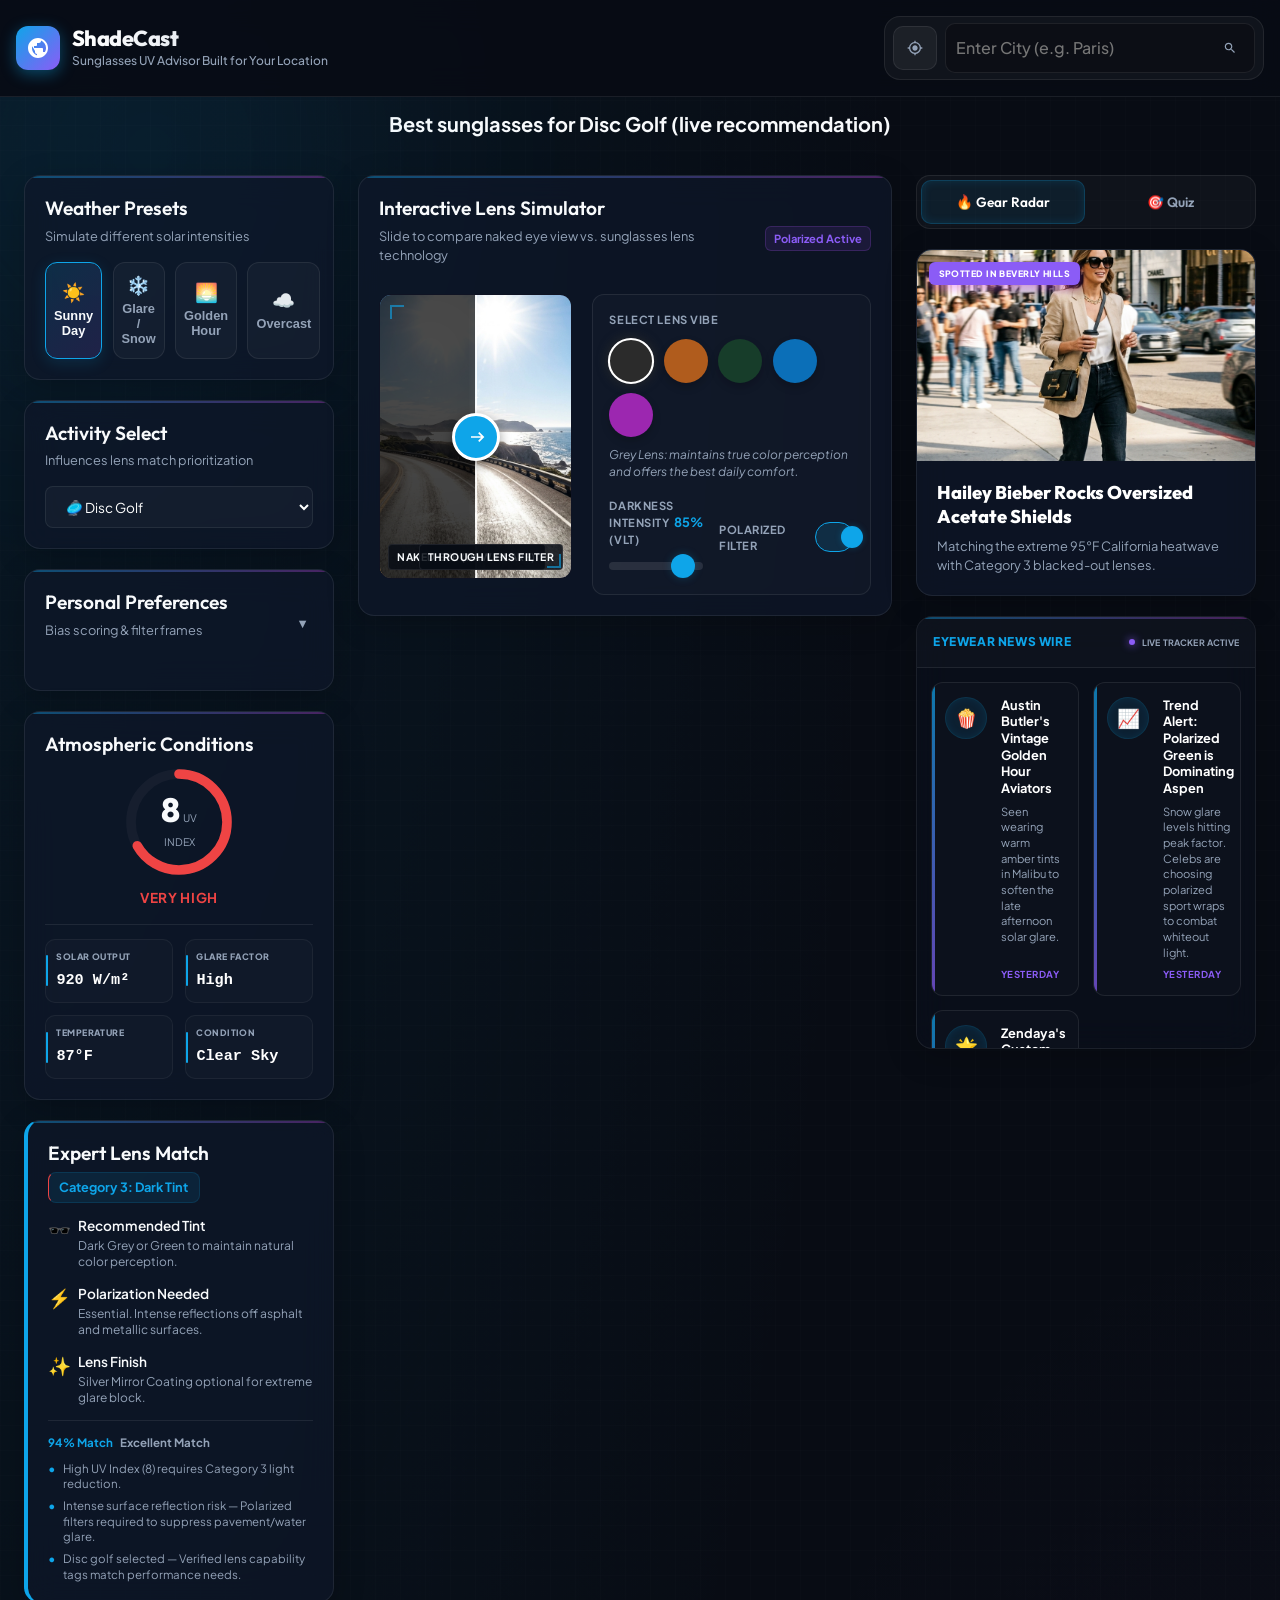
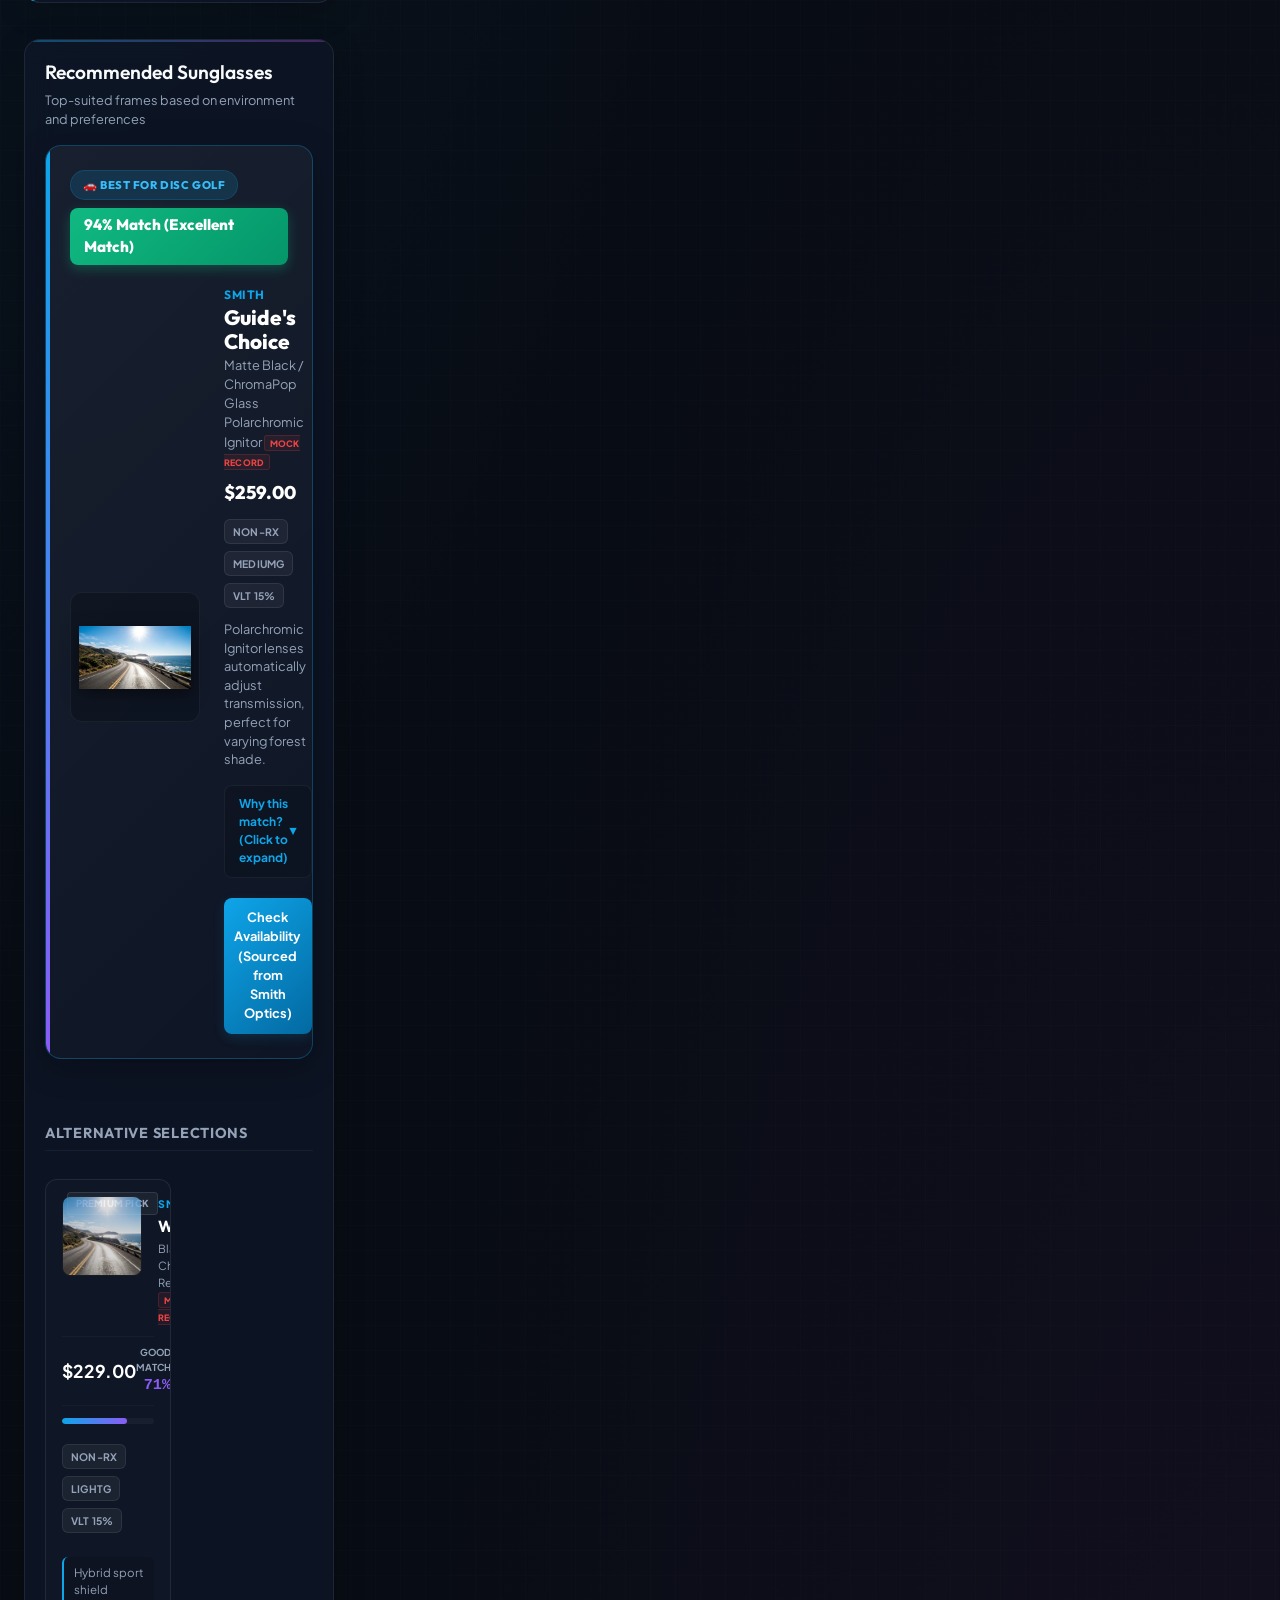
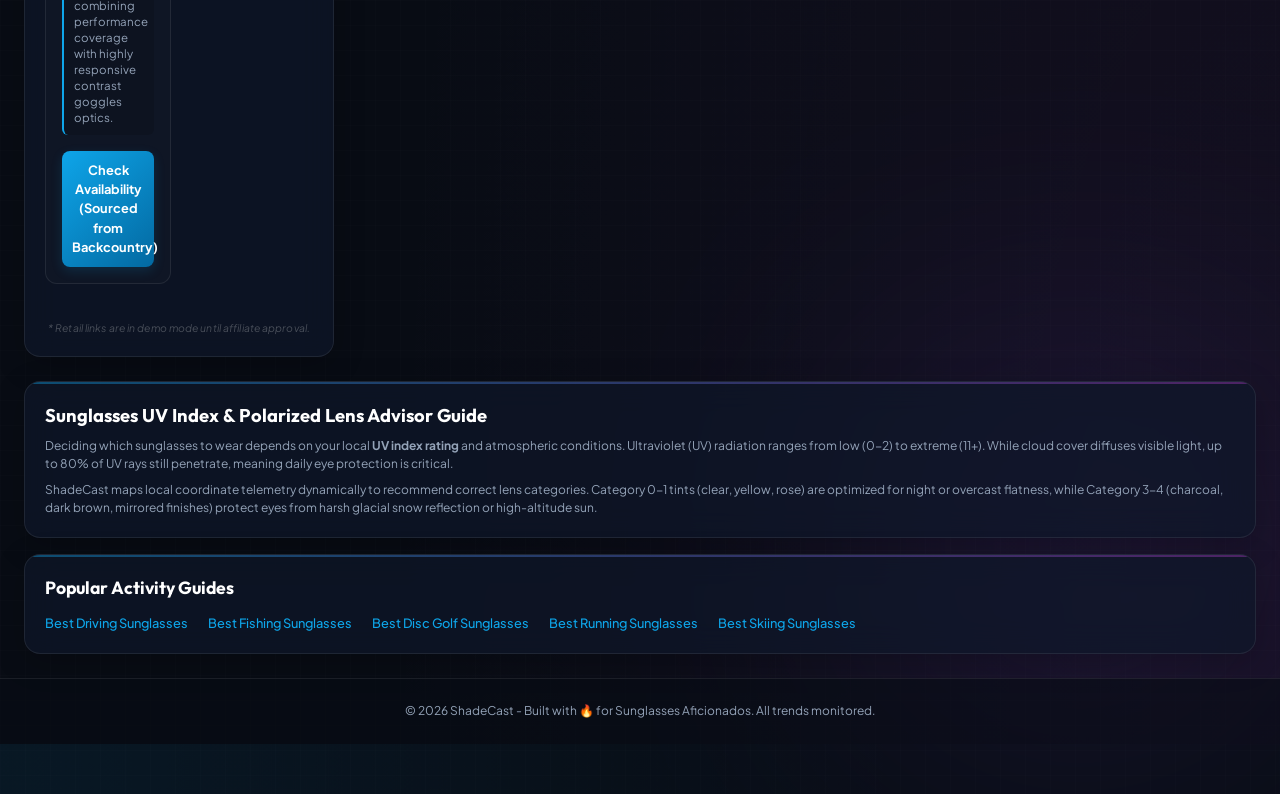
==== commit 47ca931b: "Feat: Overhauled recommendations layout, added Best Match Hero card, reason chips, empty state styli" ====
--- a/best-disc-golf-sunglasses/index.html
+++ b/best-disc-golf-sunglasses/index.html
@@ -593,7 +593,7 @@
         
         <!-- Tab System Header -->
         <div class="tab-header">
-          <button class="tab-btn active" id="tabBtnTmz" data-tab="tabTmz">🔥 TMZ</button>
+          <button class="tab-btn active" id="tabBtnTmz" data-tab="tabTmz">🔥 Gear Radar</button>
           <button class="tab-btn" id="tabBtnQuiz" data-tab="tabQuiz">🎯 Quiz</button>
           <button class="tab-btn" id="tabBtnAdmin" data-tab="tabAdmin" style="display: none;">📊 Telemetry</button>
         </div>
--- a/style.css
+++ b/style.css
@@ -2409,3 +2409,305 @@
   outline: 2px dashed var(--accent-blue) !important;
   outline-offset: 2px !important;
 }
+
+/* ==========================================
+   10. POLISHED FRONT-END CONVERSION STYLES
+   ========================================== */
+
+/* Best Match Hero Card */
+.hero-recommendation-card {
+  background: linear-gradient(135deg, rgba(255, 255, 255, 0.05) 0%, rgba(255, 255, 255, 0.01) 100%);
+  border: 1px solid rgba(14, 165, 233, 0.3); /* Subtle blue boundary highlight */
+  border-radius: 16px;
+  padding: 1.5rem;
+  margin-bottom: 1.5rem;
+  position: relative;
+  overflow: hidden;
+  box-shadow: 0 8px 32px rgba(0, 0, 0, 0.3);
+}
+
+.hero-recommendation-card::before {
+  content: '';
+  position: absolute;
+  top: 0;
+  left: 0;
+  width: 4px;
+  height: 100%;
+  background: linear-gradient(to bottom, var(--accent-blue), var(--accent-purple));
+}
+
+.hero-header {
+  display: flex;
+  justify-content: space-between;
+  align-items: center;
+  margin-bottom: 1rem;
+  flex-wrap: wrap;
+  gap: 0.5rem;
+}
+
+.hero-activity-badge {
+  font-family: 'Outfit', sans-serif;
+  font-size: 0.7rem;
+  font-weight: 800;
+  text-transform: uppercase;
+  letter-spacing: 0.05em;
+  background: rgba(14, 165, 233, 0.15);
+  color: #38bdf8;
+  padding: 0.35rem 0.75rem;
+  border-radius: 9999px;
+  border: 1px solid rgba(14, 165, 233, 0.2);
+}
+
+.hero-match-badge {
+  font-family: 'Outfit', sans-serif;
+  font-size: 0.95rem;
+  font-weight: 800;
+  background: linear-gradient(135deg, #10b981 0%, #059669 100%);
+  color: #fff;
+  padding: 0.35rem 0.85rem;
+  border-radius: 8px;
+  box-shadow: 0 4px 12px rgba(16, 185, 129, 0.3);
+}
+
+.hero-body {
+  display: flex;
+  gap: 1.5rem;
+  flex-direction: column;
+}
+
+@media (min-width: 576px) {
+  .hero-body {
+    flex-direction: row;
+    align-items: center;
+  }
+}
+
+.hero-img-container {
+  width: 130px;
+  height: 130px;
+  background: rgba(0, 0, 0, 0.2);
+  border-radius: 12px;
+  display: flex;
+  align-items: center;
+  justify-content: center;
+  padding: 0.5rem;
+  flex-shrink: 0;
+  border: 1px solid rgba(255, 255, 255, 0.05);
+}
+
+.hero-img {
+  max-width: 100%;
+  max-height: 100%;
+  object-fit: contain;
+  filter: drop-shadow(0 4px 8px rgba(0,0,0,0.5));
+}
+
+.hero-content {
+  flex: 1;
+}
+
+.hero-brand {
+  font-family: 'Outfit', sans-serif;
+  font-size: 0.75rem;
+  font-weight: 700;
+  text-transform: uppercase;
+  color: var(--accent-blue);
+  letter-spacing: 0.05em;
+}
+
+.hero-model {
+  font-family: 'Outfit', sans-serif;
+  font-size: 1.4rem;
+  font-weight: 800;
+  color: #fff;
+  line-height: 1.15;
+  margin-bottom: 0.15rem;
+}
+
+.hero-variant {
+  font-size: 0.8rem;
+  color: var(--text-secondary);
+  margin-bottom: 0.75rem;
+}
+
+.hero-price-row {
+  display: flex;
+  align-items: center;
+  gap: 0.75rem;
+  margin-bottom: 0.75rem;
+}
+
+.hero-price {
+  font-family: 'Outfit', sans-serif;
+  font-size: 1.25rem;
+  font-weight: 800;
+  color: #fff;
+}
+
+.hero-reason-chips, .product-chips {
+  display: flex;
+  flex-wrap: wrap;
+  gap: 0.4rem;
+  margin-bottom: 0.75rem;
+}
+
+.product-chip {
+  font-size: 0.65rem;
+  font-weight: 700;
+  background: rgba(255, 255, 255, 0.05);
+  border: 1px solid rgba(255, 255, 255, 0.08);
+  color: var(--text-secondary);
+  padding: 0.25rem 0.5rem;
+  border-radius: 6px;
+  text-transform: uppercase;
+  letter-spacing: 0.02em;
+}
+
+.hero-short-reason {
+  font-size: 0.8rem;
+  color: var(--text-secondary);
+  line-height: 1.45;
+  margin-bottom: 1rem;
+}
+
+/* Accordion Why This Match details */
+.why-match-details {
+  border: 1px solid rgba(255, 255, 255, 0.05);
+  background: rgba(0, 0, 0, 0.15);
+  border-radius: 8px;
+  margin-bottom: 1.25rem;
+  overflow: hidden;
+}
+
+.why-match-details summary {
+  padding: 0.6rem 0.85rem;
+  font-size: 0.75rem;
+  font-weight: 700;
+  color: var(--accent-blue);
+  cursor: pointer;
+  outline: none;
+  list-style: none;
+  display: flex;
+  justify-content: space-between;
+  align-items: center;
+  transition: background 0.2s;
+}
+
+.why-match-details summary::after {
+  content: '▼';
+  font-size: 0.6rem;
+  transition: transform 0.2s;
+}
+
+.why-match-details[open] summary::after {
+  transform: rotate(180deg);
+}
+
+.why-match-details summary:hover {
+  background: rgba(255, 255, 255, 0.02);
+}
+
+.why-match-content {
+  padding: 0.75rem 0.85rem;
+  border-top: 1px solid rgba(255, 255, 255, 0.05);
+  font-size: 0.75rem;
+  color: var(--text-secondary);
+  display: flex;
+  flex-direction: column;
+  gap: 0.45rem;
+}
+
+.hero-actions {
+  display: flex;
+}
+
+/* Secondary Cards Alternatives Grid */
+.alternatives-heading {
+  font-family: 'Outfit', sans-serif;
+  font-size: 0.9rem;
+  font-weight: 700;
+  text-transform: uppercase;
+  letter-spacing: 0.05em;
+  color: var(--text-secondary);
+  margin: 1.5rem 0 0.75rem 0;
+  border-bottom: 1px solid rgba(255,255,255,0.05);
+  padding-bottom: 0.35rem;
+}
+
+.alternatives-grid {
+  display: grid;
+  grid-template-columns: 1fr;
+  gap: 1rem;
+}
+
+@media (min-width: 576px) {
+  .alternatives-grid {
+    grid-template-columns: repeat(2, 1fr);
+  }
+}
+
+/* Muted Demo Affiliate Notice */
+.demo-affiliate-note {
+  font-size: 0.65rem;
+  color: rgba(255, 255, 255, 0.25);
+  margin-top: 1.25rem;
+  text-align: center;
+  font-style: italic;
+  letter-spacing: 0.01em;
+}
+
+/* Empty State Card */
+.no-match-card {
+  background: rgba(239, 68, 68, 0.03);
+  border: 1px solid rgba(239, 68, 68, 0.2);
+  border-radius: 16px;
+  padding: 1.5rem;
+  text-align: left;
+}
+
+.no-match-header {
+  display: flex;
+  align-items: center;
+  gap: 0.75rem;
+  margin-bottom: 1rem;
+}
+
+.no-match-icon {
+  font-size: 1.5rem;
+  flex-shrink: 0;
+}
+
+.no-match-header h3 {
+  font-family: 'Outfit', sans-serif;
+  font-size: 1.1rem;
+  font-weight: 800;
+  color: #ef4444;
+}
+
+.no-match-body p {
+  font-size: 0.8rem;
+  color: var(--text-secondary);
+  line-height: 1.45;
+  margin-bottom: 1rem;
+}
+
+.suggested-fixes {
+  list-style: none;
+  padding: 0;
+  margin: 0;
+  display: flex;
+  flex-direction: column;
+  gap: 0.6rem;
+}
+
+.suggested-fixes li {
+  font-size: 0.75rem;
+  color: var(--text-secondary);
+  line-height: 1.4;
+  padding-left: 0.25rem;
+}
+
+.suggested-fixes li strong {
+  color: #fff;
+}
+
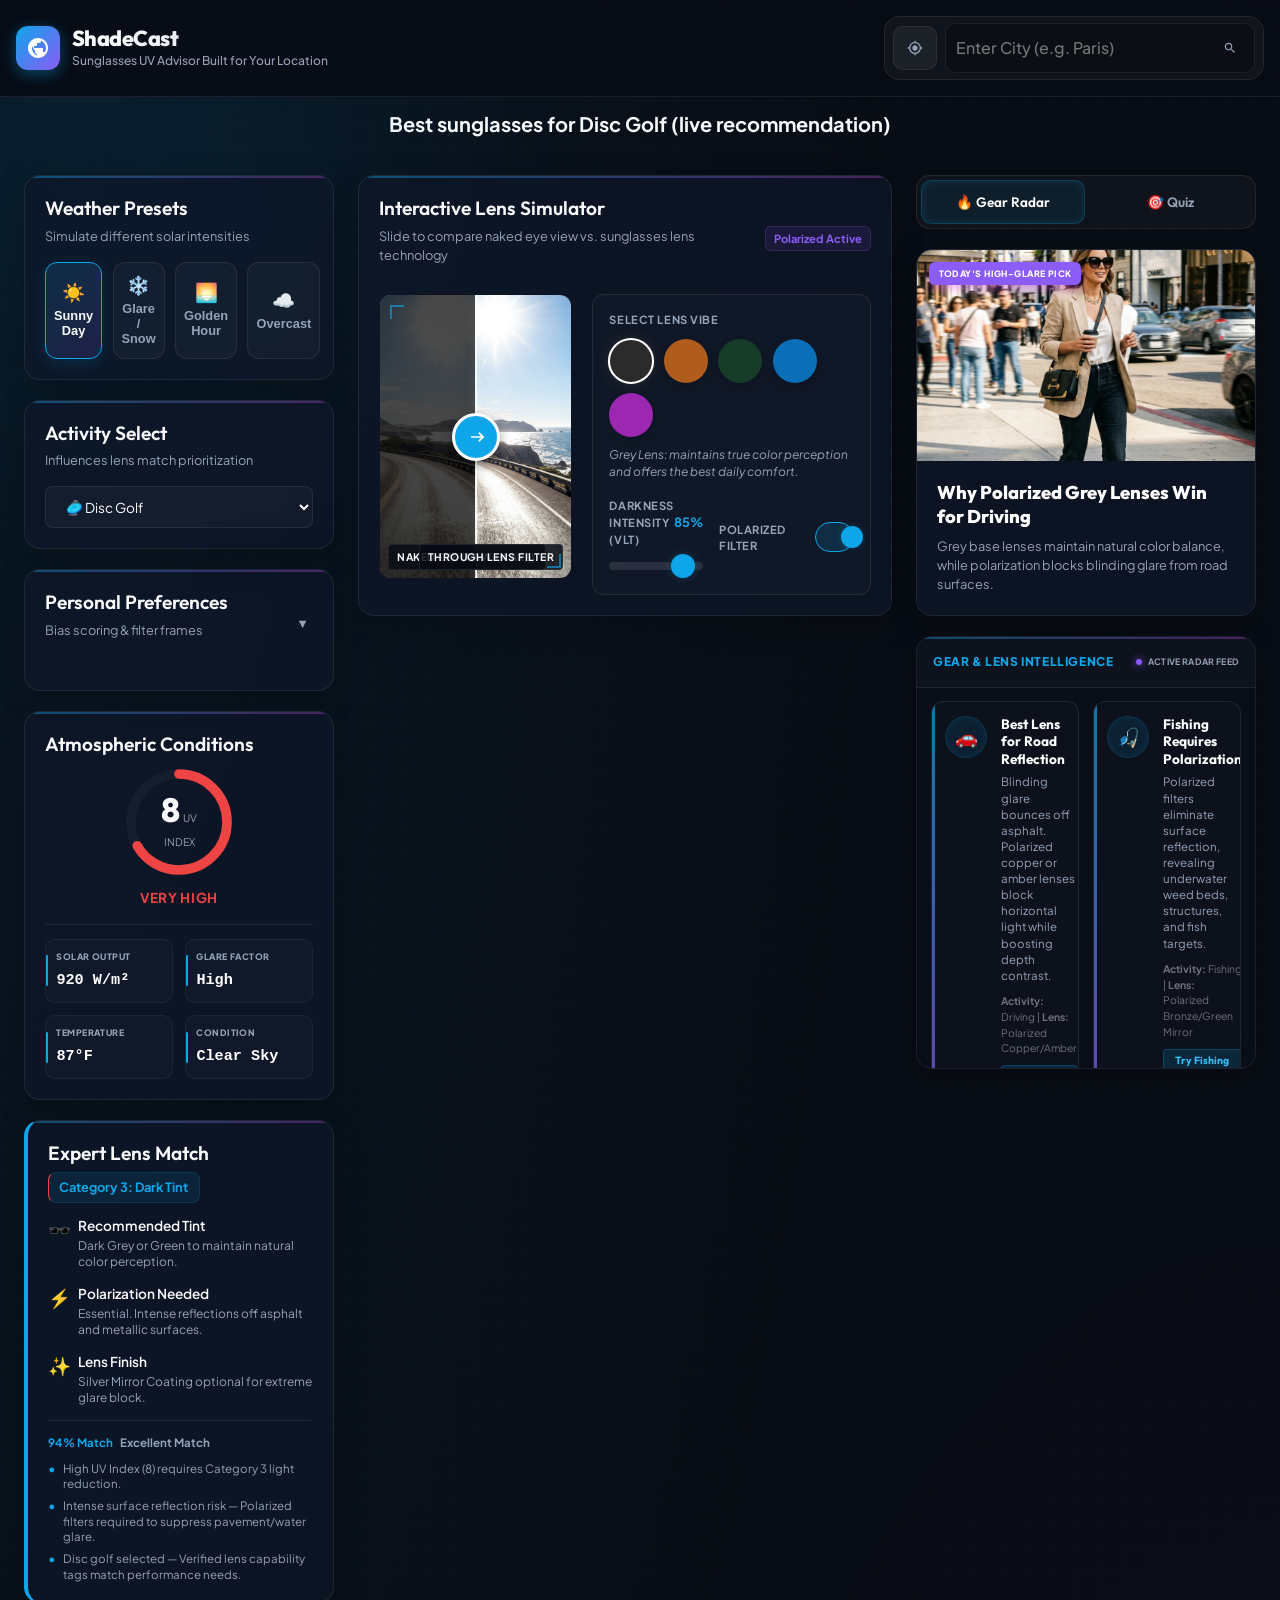
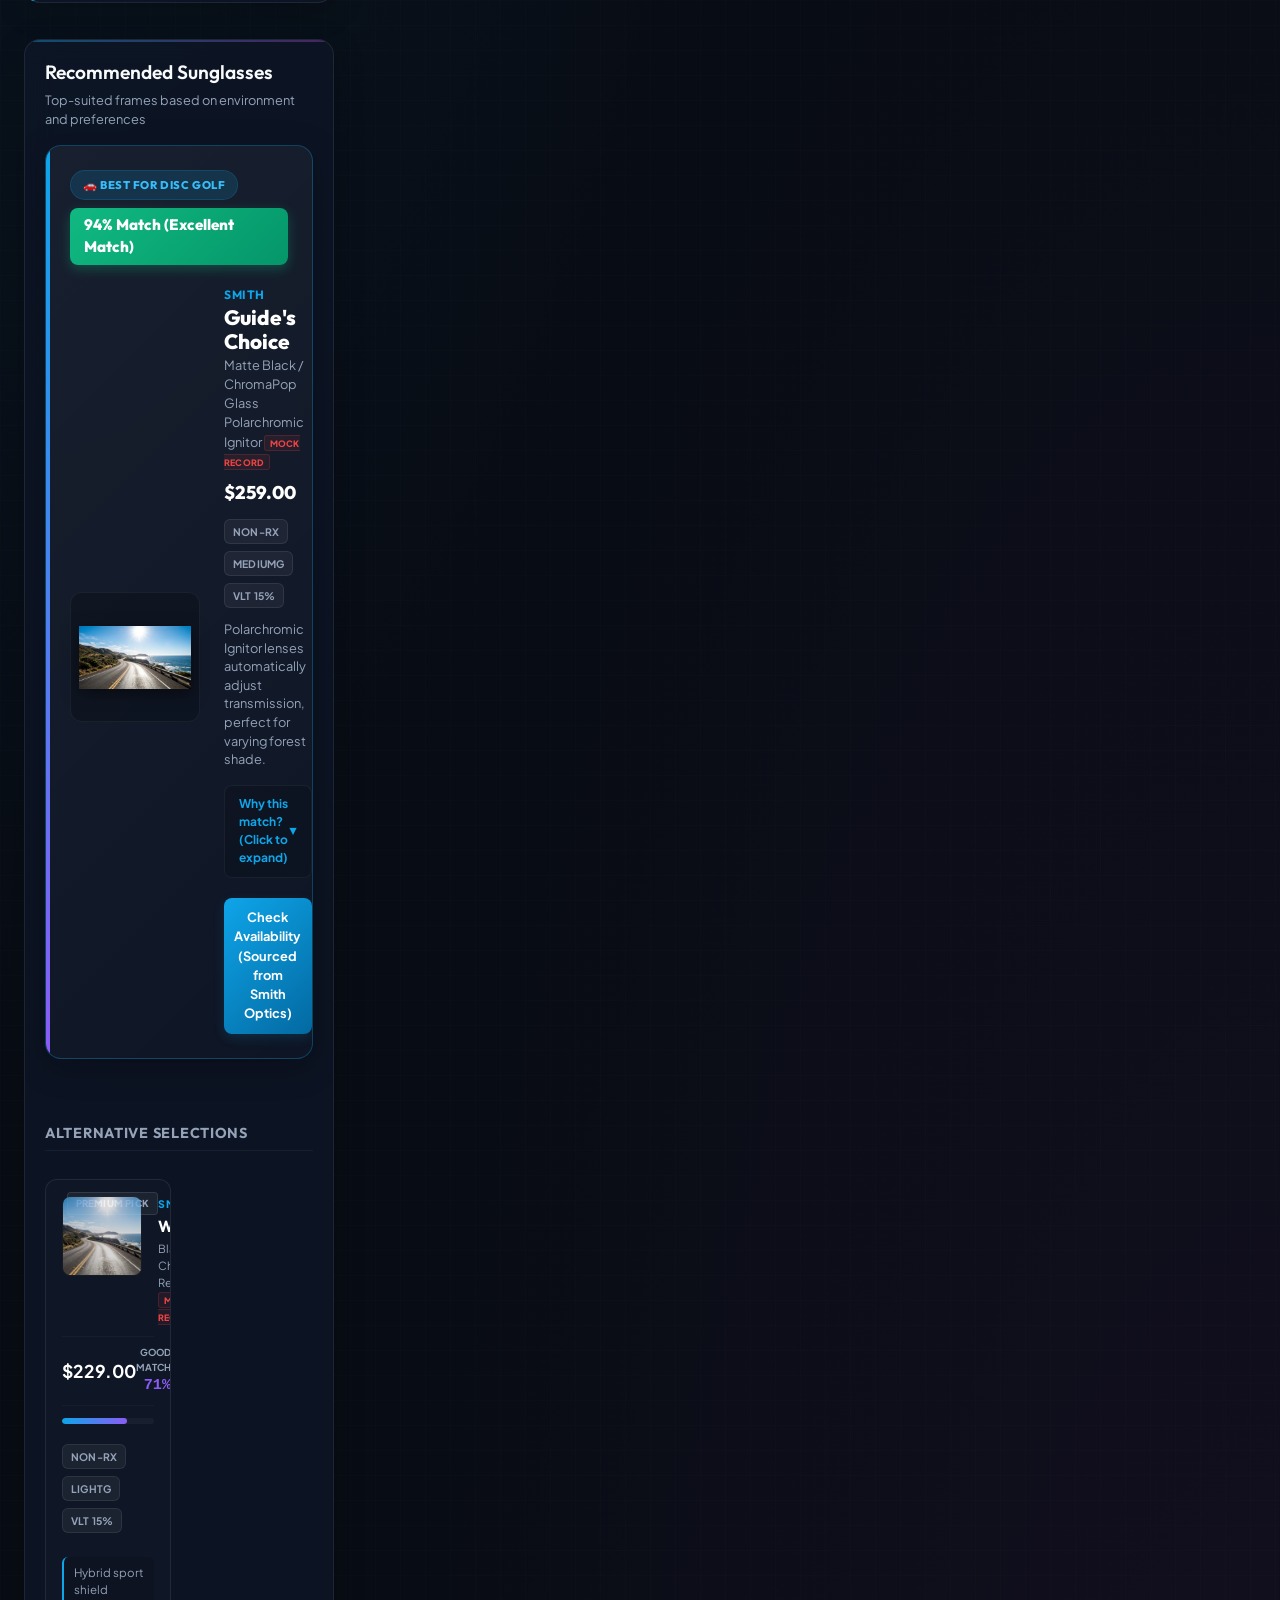
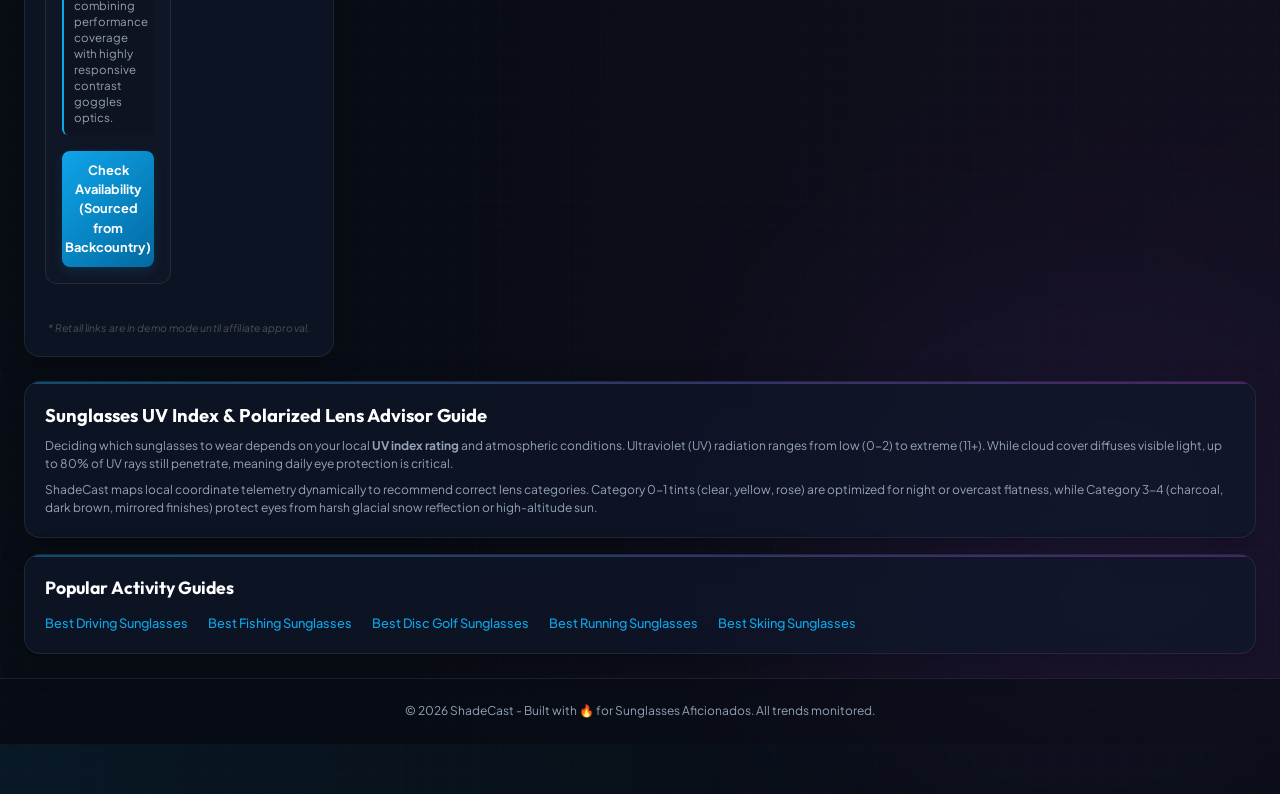
==== commit 8c43bb76: "Feat: Cleaned up Gear Radar content, replacing gossip feed with helpful lens buying guides and 'Try " ====
--- a/best-disc-golf-sunglasses/index.html
+++ b/best-disc-golf-sunglasses/index.html
@@ -602,53 +602,53 @@
         <div class="tab-pane active" id="tabTmz">
           <div class="tmz-dashboard-grid">
             
-            <!-- Left Side: Featured Paparazzi Spotting Card -->
+            <!-- Left Side: Featured Lens Selection Card -->
             <div class="glass-card tmz-featured-card">
               <div class="tmz-hero">
-                <img src="assets/celebrity.jpg" alt="Celebrity spotted wearing premium designer sunglasses style trends matching UV advisor ratings" class="tmz-hero-img" id="tmzHeroImg">
-                <span class="badge-hot" id="tmzHeroBadge">SPOTTED IN BEVERLY HILLS</span>
+                <img src="assets/celebrity.jpg" alt="Polarized driving sunglasses style and lens technology matching high-glare requirements" class="tmz-hero-img" id="tmzHeroImg">
+                <span class="badge-hot" id="tmzHeroBadge">TODAY'S HIGH-GLARE PICK</span>
               </div>
               <div class="tmz-featured-body">
-                <h3 id="tmzHeroTitle" class="tmz-featured-title">Hailey Bieber Rocks Oversized Acetate Shields</h3>
-                <p id="tmzHeroDesc" class="tmz-featured-desc">Matching the extreme 95°F California heatwave with Category 3 blacked-out lenses.</p>
-              </div>
-            </div>
-
-            <!-- Right Side: Live Eyewear News Wire Dashboard Card -->
+                <h3 id="tmzHeroTitle" class="tmz-featured-title">Why Polarized Grey Lenses Win for Driving</h3>
+                <p id="tmzHeroDesc" class="tmz-featured-desc">Grey base lenses maintain natural color balance, while polarization blocks blinding glare from roads and metallic surfaces.</p>
+              </div>
+            </div>
+
+            <!-- Right Side: Live Eyewear Intelligence Card -->
             <div class="glass-card tmz-wire-card">
               <div class="tmz-feed-header">
-                <span class="tmz-wire-title">Eyewear News Wire</span>
+                <span class="tmz-wire-title">Gear & Lens Intelligence</span>
                 <div class="tmz-live-indicator">
                   <span class="live-pulse-dot"></span>
-                  <span class="tmz-live-text">Live Tracker Active</span>
+                  <span class="tmz-live-text">Active Radar Feed</span>
                 </div>
               </div>
               
               <div class="tmz-feed-list" id="tmzFeedList">
                 <div class="tmz-news-item">
-                  <div class="tmz-news-thumb">🍿</div>
+                  <div class="tmz-news-thumb">🚗</div>
                   <div class="tmz-news-body">
-                    <h4>Austin Butler's Vintage Golden Hour Aviators</h4>
-                    <p>Seen wearing warm amber tints in Malibu to soften the late afternoon solar glare.</p>
-                    <span class="news-time">2 hours ago</span>
+                    <h4>Best Lens for Road Reflection</h4>
+                    <p>Blinding glare bounces off asphalt. Polarized copper or amber lenses block horizontal light while boosting depth contrast.</p>
+                    <span class="news-time">Driving</span>
                   </div>
                 </div>
 
                 <div class="tmz-news-item">
-                  <div class="tmz-news-thumb">📈</div>
+                  <div class="tmz-news-thumb">🎣</div>
                   <div class="tmz-news-body">
-                    <h4>Trend Alert: Polarized Green is Dominating Aspen</h4>
-                    <p>Snow glare levels hitting peak factor. Celebs are choosing polarized sport wraps.</p>
-                    <span class="news-time">5 hours ago</span>
+                    <h4>Fishing Requires Polarization</h4>
+                    <p>Polarized filters eliminate surface reflection, revealing underwater weed beds, structures, and fish targets.</p>
+                    <span class="news-time">Fishing</span>
                   </div>
                 </div>
 
                 <div class="tmz-news-item">
-                  <div class="tmz-news-thumb">🌟</div>
+                  <div class="tmz-news-thumb">🥏</div>
                   <div class="tmz-news-body">
-                    <h4>Zendaya's Custom Rose Tints Trend</h4>
-                    <p>Styled at the London premier. Rose lenses boost contrast and style points alike.</p>
-                    <span class="news-time">Yesterday</span>
+                    <h4>Rose & Green Lenses for Disc Golf</h4>
+                    <p>Tonal rose and green tints filter foliage colors to make target baskets and disc flight lines stand out sharply.</p>
+                    <span class="news-time">Disc Golf</span>
                   </div>
                 </div>
               </div>
--- a/style.css
+++ b/style.css
@@ -2340,6 +2340,10 @@
   text-decoration: none;
   transition: all 0.2s;
   box-shadow: 0 4px 12px rgba(14, 165, 233, 0.15);
+  min-height: 44px;
+  display: inline-flex;
+  align-items: center;
+  justify-content: center;
 }
 @media (hover: hover) {
   .product-outlink-btn:hover {
@@ -2405,7 +2409,8 @@
 button:focus-visible,
 select:focus-visible,
 input:focus-visible,
-a:focus-visible {
+a:focus-visible,
+summary:focus-visible {
   outline: 2px dashed var(--accent-blue) !important;
   outline-offset: 2px !important;
 }
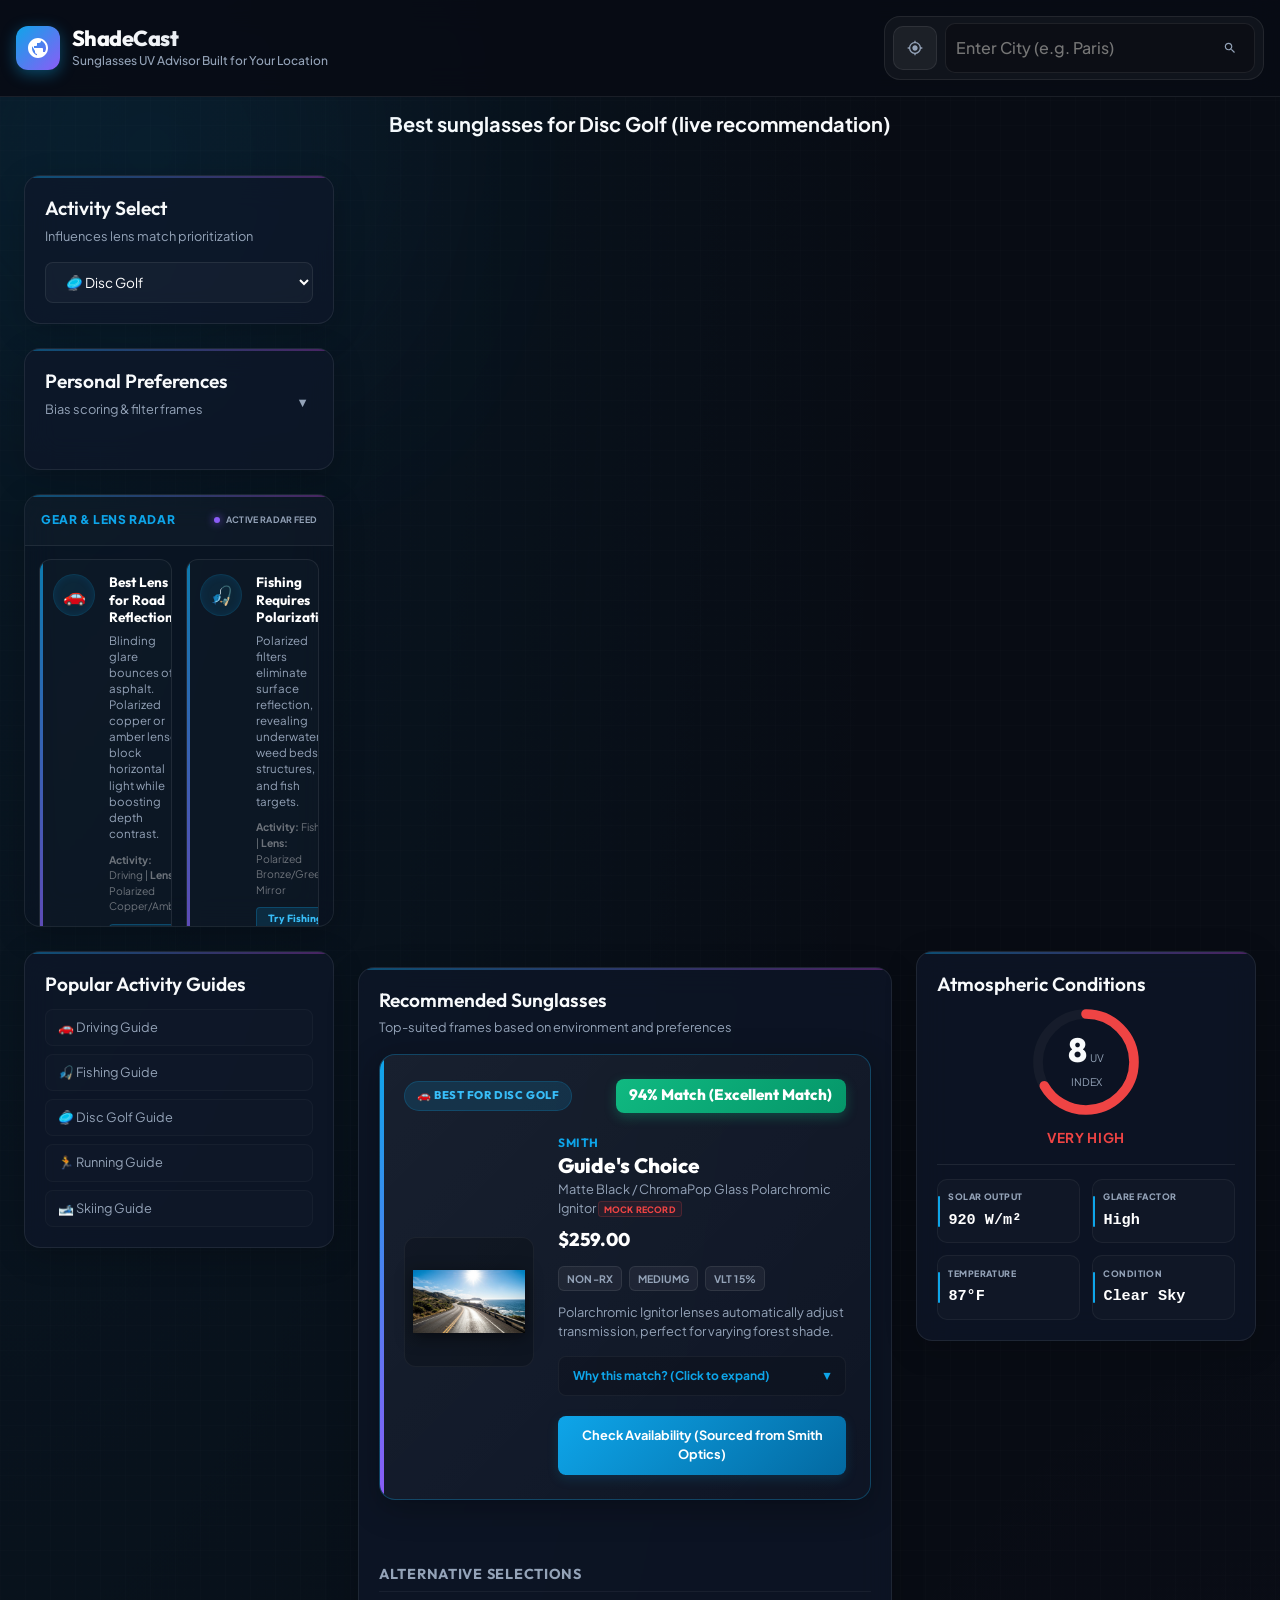
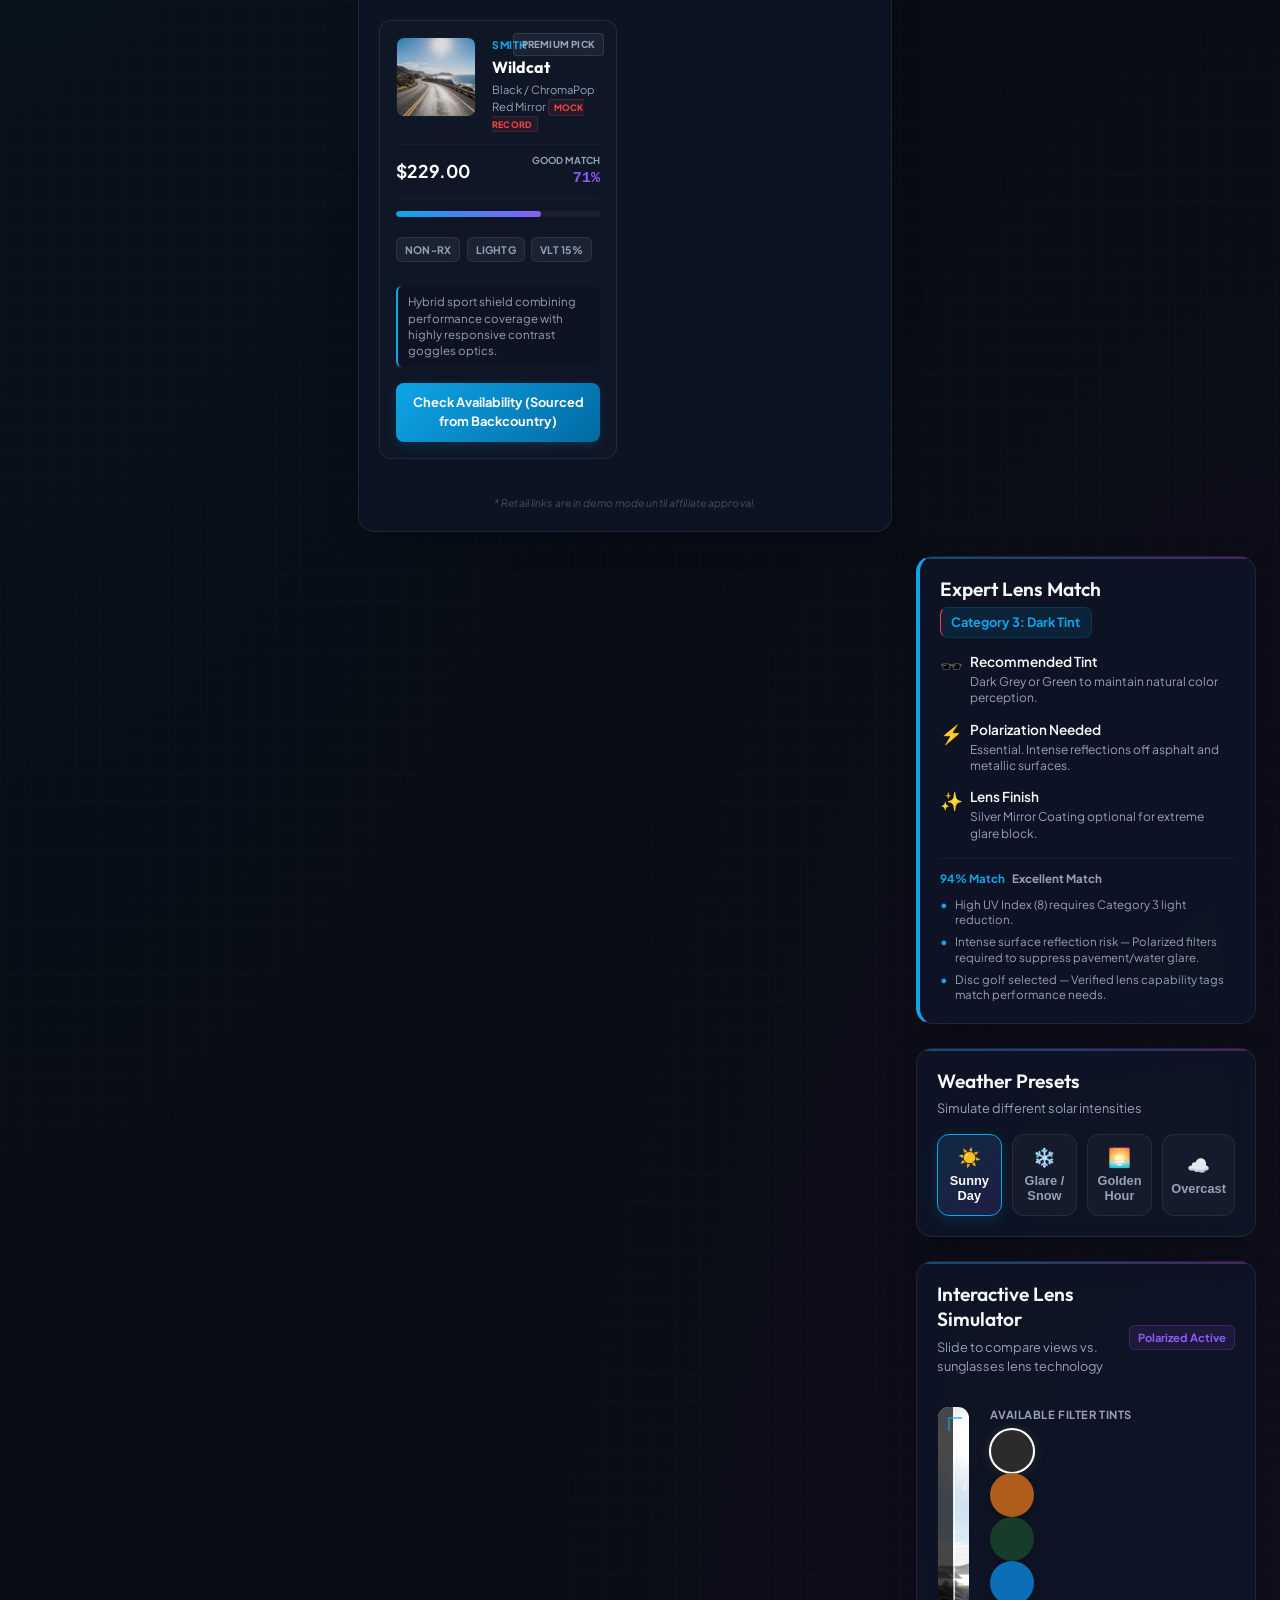
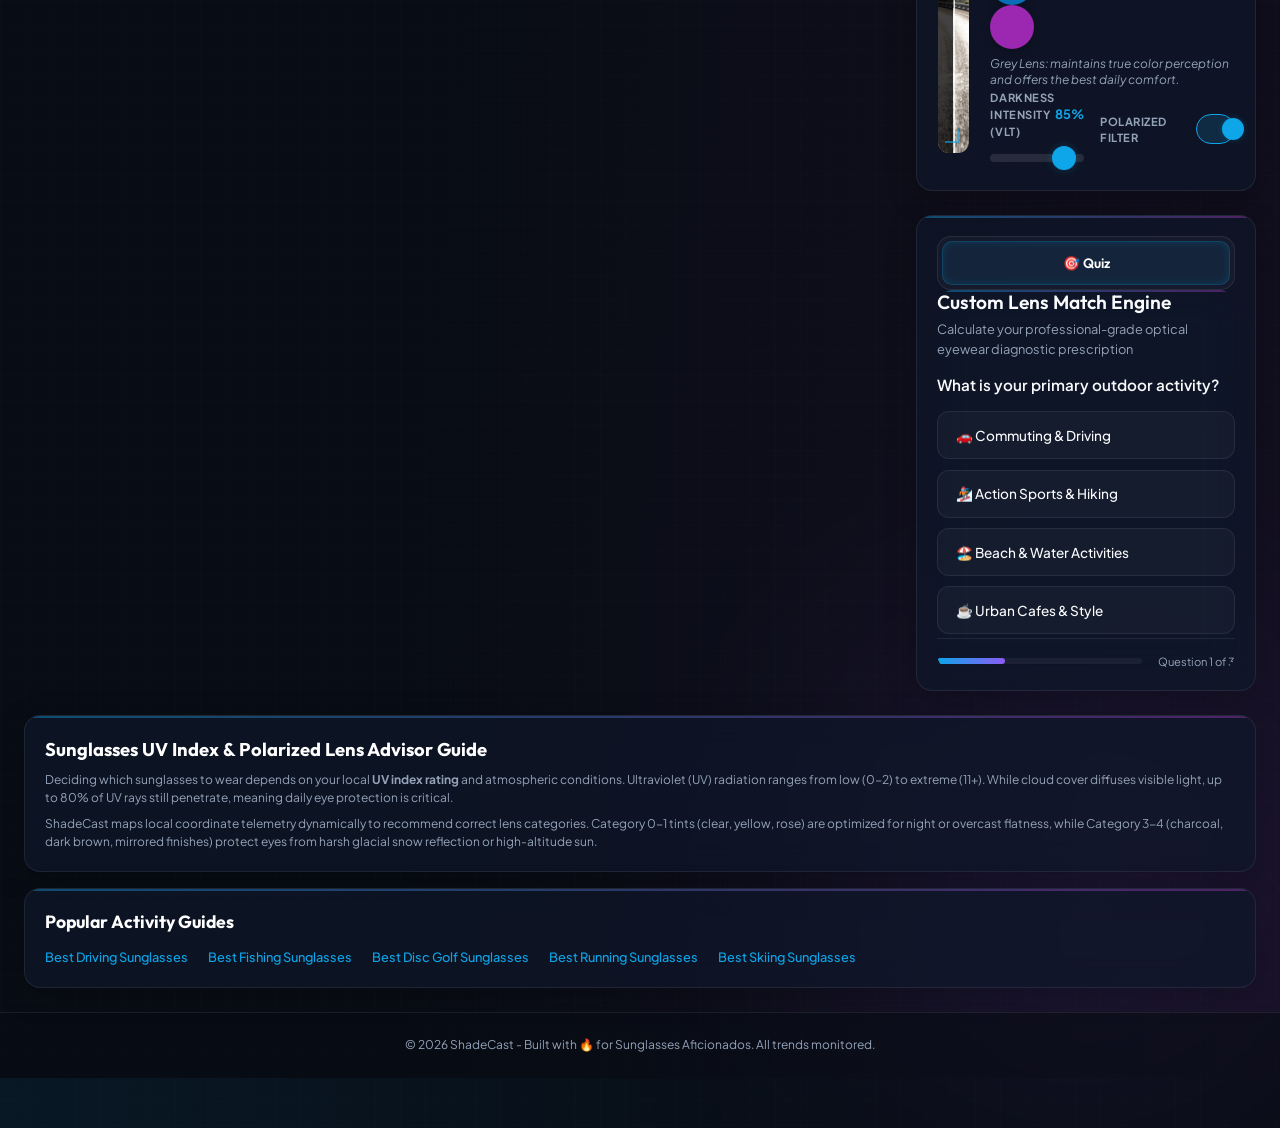
==== commit df572015: "Feat: Implemented Phase 6A: Premium Desktop UX Elevation, introducing three-zone cockpit grid at 120" ====
--- a/best-disc-golf-sunglasses/index.html
+++ b/best-disc-golf-sunglasses/index.html
@@ -309,357 +309,318 @@
   <main class="app-layout">
     <div class="layout-grid">
 
-      <!-- Column 1: Weather Dashboard & Recommendation -->
-      <section class="dashboard-col" aria-label="Weather Dashboard">
+      <!-- 1. Activity Selector Card -->
+      <div class="glass-card activity-card">
+        <h2 class="card-title">Activity Select</h2>
+        <p class="card-desc">Influences lens match prioritization</p>
+        <label for="activitySelect" class="sr-only">Choose Activity</label>
+        <select id="activitySelect">
+          <option value="driving">🚗 Driving</option>
+          <option value="fishing">🎣 Fishing</option>
+          <option value="disc golf">🥏 Disc Golf</option>
+          <option value="golf">⛳ Golf</option>
+          <option value="running">🏃 Running</option>
+          <option value="cycling">🚴 Cycling</option>
+          <option value="hiking">🥾 Hiking</option>
+          <option value="beach">🏖️ Beach Use</option>
+          <option value="boating">⛵ Boating</option>
+          <option value="skiing">🎿 Skiing / Snowboarding</option>
+        </select>
+      </div>
+
+      <!-- 2. Compact User Preferences Card -->
+      <div class="glass-card preferences-card" id="prefCard">
+        <div class="card-header-flex" id="prefCardHeader" style="cursor: pointer;">
+          <div>
+            <h2 class="card-title">Personal Preferences</h2>
+            <p class="card-desc">Bias scoring & filter frames</p>
+          </div>
+          <button class="toggle-btn" id="btnTogglePrefs">▼</button>
+        </div>
+        <div class="collapsible-content" id="prefCardContent" style="display: none;">
+          <div class="pref-drawer-inner">
+            <div class="pref-field">
+              <label for="prefMaxBudget">Maximum Budget ($)</label>
+              <input type="number" id="prefMaxBudget" placeholder="e.g. 150" min="0">
+            </div>
+            <div class="pref-field">
+              <label for="prefBrand">Preferred Brand</label>
+              <select id="prefBrand">
+                <option value="">Any Brand</option>
+                <option value="Ray-Ban">Ray-Ban</option>
+                <option value="Oakley">Oakley</option>
+                <option value="Maui Jim">Maui Jim</option>
+                <option value="Smith">Smith</option>
+                <option value="Goodr">Goodr</option>
+                <option value="Spy Optic">Spy Optic</option>
+                <option value="Julbo">Julbo</option>
+              </select>
+            </div>
+            <div class="pref-field">
+              <label for="prefSensitivity">Light Sensitivity</label>
+              <select id="prefSensitivity">
+                <option value="normal">Normal</option>
+                <option value="moderate">Moderate</option>
+                <option value="high">🔥 High Sensitivity</option>
+                <option value="low">❄️ Low Sensitivity</option>
+              </select>
+            </div>
+            <div class="pref-field checkbox-field">
+              <label for="prefRx">
+                <input type="checkbox" id="prefRx"> Rx Lenses Required
+               </label>
+            </div>
+          </div>
+        </div>
+      </div>
+
+      <!-- 3. Gear Radar Card -->
+      <div class="glass-card tmz-wire-card" id="gearRadarCard">
+        <div class="tmz-feed-header">
+          <span class="tmz-wire-title">Gear & Lens Radar</span>
+          <div class="tmz-live-indicator">
+            <span class="live-pulse-dot"></span>
+            <span class="tmz-live-text">Active Radar Feed</span>
+          </div>
+        </div>
+        <div class="tmz-feed-list" id="tmzFeedList">
+          <!-- dynamic buying guides will be loaded here by app.js -->
+        </div>
+      </div>
+
+      <!-- 4. Popular Activity Guides Card -->
+      <div class="glass-card nav-guides-card">
+        <h2 class="card-title">Popular Activity Guides</h2>
+        <div class="nav-guides-list" style="display: flex; flex-direction: column; gap: 0.5rem; margin-top: 0.75rem;">
+          <a href="https://briancrouse77.github.io/shadecast/best-driving-sunglasses/" class="guide-link">🚗 Driving Guide</a>
+          <a href="https://briancrouse77.github.io/shadecast/best-fishing-sunglasses/" class="guide-link">🎣 Fishing Guide</a>
+          <a href="https://briancrouse77.github.io/shadecast/best-disc-golf-sunglasses/" class="guide-link">🥏 Disc Golf Guide</a>
+          <a href="https://briancrouse77.github.io/shadecast/best-running-sunglasses/" class="guide-link">🏃 Running Guide</a>
+          <a href="https://briancrouse77.github.io/shadecast/best-skiing-sunglasses/" class="guide-link">🎿 Skiing Guide</a>
+        </div>
+      </div>
+
+      <!-- 5. Recommended Sunglasses Card -->
+      <div class="glass-card products-recommendation-card" id="productsRecCard">
+        <h2 class="card-title glow-text">Recommended Sunglasses</h2>
+        <p class="card-desc">Top-suited frames based on environment and preferences</p>
+        <div class="products-grid-container" id="productsGridContainer">
+          <!-- Dynamic Affiliate cards injected here -->
+        </div>
+      </div>
+
+      <!-- 6. Weather Stats & Gauge Card -->
+      <div class="glass-card stats-card">
+        <h2 class="card-title" id="statsCardTitle">Atmospheric Conditions</h2>
+        <div class="tailored-badge" id="tailoredBadge" style="display: none;">📍 Tailored for Your Location</div>
         
-        <!-- Weather Presets (Quick Simulator Control) -->
-        <div class="glass-card presets-card">
-          <h2 class="card-title">Weather Presets</h2>
-          <p class="card-desc">Simulate different solar intensities</p>
-          <div class="presets-grid">
-            <button class="preset-btn active" data-preset="sunny" id="btnPresetSunny">
-              <span class="icon">☀️</span> Sunny Day
-            </button>
-            <button class="preset-btn" data-preset="glare" id="btnPresetGlare">
-              <span class="icon">❄️</span> Glare / Snow
-            </button>
-            <button class="preset-btn" data-preset="sunset" id="btnPresetSunset">
-              <span class="icon">🌅</span> Golden Hour
-            </button>
-            <button class="preset-btn" data-preset="overcast" id="btnPresetOvercast">
-              <span class="icon">☁️</span> Overcast
-            </button>
-          </div>
-        </div>
-
-        <!-- Activity Selector Card -->
-        <div class="glass-card activity-card">
-          <h2 class="card-title">Activity Select</h2>
-          <p class="card-desc">Influences lens match prioritization</p>
-          <label for="activitySelect" class="sr-only">Choose Activity</label>
-          <select id="activitySelect">
-            <option value="driving">🚗 Driving</option>
-            <option value="fishing">🎣 Fishing</option>
-            <option value="disc golf">🥏 Disc Golf</option>
-            <option value="golf">⛳ Golf</option>
-            <option value="running">🏃 Running</option>
-            <option value="cycling">🚴 Cycling</option>
-            <option value="hiking">🥾 Hiking</option>
-            <option value="beach">🏖️ Beach Use</option>
-            <option value="boating">⛵ Boating</option>
-            <option value="skiing">🎿 Skiing / Snowboarding</option>
-          </select>
-        </div>
-
-        <!-- Compact User Preferences Card -->
-        <div class="glass-card preferences-card" id="prefCard">
-          <div class="card-header-flex" id="prefCardHeader" style="cursor: pointer;">
+        <div class="uv-gauge-container">
+          <div class="uv-gauge">
+            <svg viewBox="0 0 100 100" class="gauge-svg">
+              <circle cx="50" cy="50" r="40" class="gauge-bg" />
+              <circle cx="50" cy="50" r="40" class="gauge-fill" id="uvGaugeFill" />
+            </svg>
+            <div class="uv-value-box">
+              <span class="uv-num" id="uvNumber">8</span>
+              <span class="uv-label">UV Index</span>
+            </div>
+          </div>
+          <div class="uv-rating" id="uvRatingText">Very High</div>
+        </div>
+
+        <div class="metrics-grid">
+          <div class="metric-item">
+            <span class="metric-label">Solar Output</span>
+            <span class="metric-val" id="metricSolar">920 W/m²</span>
+          </div>
+          <div class="metric-item">
+            <span class="metric-label">Glare Factor</span>
+            <span class="metric-val text-warning" id="metricGlare">High</span>
+          </div>
+          <div class="metric-item">
+            <span class="metric-label">Temperature</span>
+            <span class="metric-val" id="metricTemp">87°F</span>
+          </div>
+          <div class="metric-item">
+            <span class="metric-label">Condition</span>
+            <span class="metric-val" id="metricCondition">Clear Sky</span>
+          </div>
+        </div>
+      </div>
+
+      <!-- 7. Expert Lens Match Card -->
+      <div class="glass-card recommendation-card">
+        <h2 class="card-title glow-text">Expert Lens Match</h2>
+        <div class="recommendation-badge" id="recCategory">Category 3: Dark Tint</div>
+        
+        <div class="rec-details">
+          <div class="rec-item">
+            <div class="rec-icon">🕶️</div>
             <div>
-              <h2 class="card-title">Personal Preferences</h2>
-              <p class="card-desc">Bias scoring & filter frames</p>
-            </div>
-            <button class="toggle-btn" id="btnTogglePrefs">▼</button>
-          </div>
-          <div class="collapsible-content" id="prefCardContent" style="display: none;">
-            <div class="pref-form-grid">
-              <div class="pref-field">
-                <label for="prefMaxBudget">Max Budget (USD)</label>
-                <input type="number" id="prefMaxBudget" placeholder="No Limit" min="0">
-              </div>
-              <div class="pref-field">
-                <label for="prefBrand">Preferred Brand</label>
-                <select id="prefBrand">
-                  <option value="">Any Brand</option>
-                  <option value="Ray-Ban">Ray-Ban</option>
-                  <option value="Oakley">Oakley</option>
-                  <option value="Maui Jim">Maui Jim</option>
-                  <option value="Smith">Smith</option>
-                  <option value="Goodr">Goodr</option>
-                  <option value="Spy Optic">Spy Optic</option>
-                  <option value="Julbo">Julbo</option>
-                </select>
-              </div>
-              <div class="pref-field">
-                <label for="prefSensitivity">Light Sensitivity</label>
-                <select id="prefSensitivity">
-                  <option value="moderate">Moderate</option>
-                  <option value="high">🔥 High Sensitivity</option>
-                  <option value="low">❄️ Low Sensitivity</option>
-                </select>
-              </div>
-              <div class="pref-field checkbox-field">
-                <label for="prefRx">
-                  <input type="checkbox" id="prefRx"> Rx Lenses Required
-                 </label>
-              </div>
-            </div>
-          </div>
-        </div>
-
-        <!-- Weather Stats & Gauge -->
-        <div class="glass-card stats-card">
-          <h2 class="card-title" id="statsCardTitle">Atmospheric Conditions</h2>
-          <div class="tailored-badge" id="tailoredBadge" style="display: none;">📍 Tailored for Your Location</div>
+              <h3>Recommended Tint</h3>
+              <p id="recTint">Dark Grey or Green to maintain natural color perception.</p>
+            </div>
+          </div>
           
-          <div class="uv-gauge-container">
-            <div class="uv-gauge">
-              <svg viewBox="0 0 100 100" class="gauge-svg">
-                <circle cx="50" cy="50" r="40" class="gauge-bg" />
-                <circle cx="50" cy="50" r="40" class="gauge-fill" id="uvGaugeFill" />
-              </svg>
-              <div class="uv-value-box">
-                <span class="uv-num" id="uvNumber">8</span>
-                <span class="uv-label">UV Index</span>
-              </div>
-            </div>
-            <div class="uv-rating" id="uvRatingText">Very High</div>
-          </div>
-
-          <div class="metrics-grid">
-            <div class="metric-item">
-              <span class="metric-label">Solar Output</span>
-              <span class="metric-val" id="metricSolar">920 W/m²</span>
-            </div>
-            <div class="metric-item">
-              <span class="metric-label">Glare Factor</span>
-              <span class="metric-val text-warning" id="metricGlare">High</span>
-            </div>
-            <div class="metric-item">
-              <span class="metric-label">Temperature</span>
-              <span class="metric-val" id="metricTemp">87°F</span>
-            </div>
-            <div class="metric-item">
-              <span class="metric-label">Condition</span>
-              <span class="metric-val" id="metricCondition">Clear Sky</span>
-            </div>
-          </div>
-        </div>
-
-        <!-- Lens Expert Recommendation -->
-        <div class="glass-card recommendation-card">
-          <h2 class="card-title glow-text">Expert Lens Match</h2>
-          <div class="recommendation-badge" id="recCategory">Category 3: Dark Tint</div>
+          <div class="rec-item">
+            <div class="rec-icon">⚡</div>
+            <div>
+              <h3>Polarization Needed</h3>
+              <p id="recPolarization">Essential. Intense road and water reflections expected.</p>
+            </div>
+          </div>
+
+          <div class="rec-item">
+            <div class="rec-icon">✨</div>
+            <div>
+              <h3>Lens Finish</h3>
+              <p id="recFinish">Silver Mirror Coating optional for extreme reflection block.</p>
+            </div>
+          </div>
+        </div>
+        
+        <!-- Trust Explainer Breakdown (Confidence Summary) -->
+        <div class="trust-explainer-list" id="trustExplainerList" style="margin-top: 1rem; border-top: 1px solid rgba(255,255,255,0.05); padding-top: 0.75rem;">
+          <div class="explainer-point" style="font-weight: 700;">
+            <span class="explainer-bullet" id="explainerMatchPct">95% Match</span>
+            <span id="explainerMatchLevel">Excellent Match</span>
+          </div>
+          <!-- Dynamic explainer bullets injected here -->
+        </div>
+      </div>
+
+      <!-- 8. Weather Presets (Quick Simulator Control) -->
+      <div class="glass-card presets-card">
+        <h2 class="card-title">Weather Presets</h2>
+        <p class="card-desc">Simulate different solar intensities</p>
+        <div class="presets-grid">
+          <button class="preset-btn active" data-preset="sunny" id="btnPresetSunny">
+            <span class="icon">☀️</span> Sunny Day
+          </button>
+          <button class="preset-btn" data-preset="glare" id="btnPresetGlare">
+            <span class="icon">❄️</span> Glare / Snow
+          </button>
+          <button class="preset-btn" data-preset="sunset" id="btnPresetSunset">
+            <span class="icon">🌅</span> Golden Hour
+          </button>
+          <button class="preset-btn" data-preset="overcast" id="btnPresetOvercast">
+            <span class="icon">☁️</span> Overcast
+          </button>
+        </div>
+      </div>
+
+      <!-- 9. Interactive Lens Simulator Card -->
+      <div class="glass-card simulator-card">
+        <div class="card-header-flex">
+          <div>
+            <h2 class="card-title">Interactive Lens Simulator</h2>
+            <p class="card-desc">Slide to compare views vs. sunglasses lens technology</p>
+          </div>
+          <div class="sim-badge" id="simVibeBadge">Polarized Active</div>
+        </div>
+
+        <!-- Simulator Workspace Grid -->
+        <div class="simulator-workspace-grid">
           
-          <div class="rec-details">
-            <div class="rec-item">
-              <div class="rec-icon">🕶️</div>
-              <div>
-                <h3>Recommended Tint</h3>
-                <p id="recTint">Dark Grey or Green to maintain natural color perception.</p>
-              </div>
-            </div>
+          <!-- Simulator Viewport -->
+          <div class="simulator-container" id="simContainer">
             
-            <div class="rec-item">
-              <div class="rec-icon">⚡</div>
-              <div>
-                <h3>Polarization Needed</h3>
-                <p id="recPolarization">Essential. Intense road and water reflections expected.</p>
-              </div>
-            </div>
-
-            <div class="rec-item">
-              <div class="rec-icon">✨</div>
-              <div>
-                <h3>Lens Finish</h3>
-                <p id="recFinish">Silver Mirror Coating optional for extreme reflection block.</p>
-              </div>
-            </div>
-          </div>
-          
-          <!-- Trust Explainer Breakdown -->
-          <div class="trust-explainer-list" id="trustExplainerList">
-            <div class="explainer-point" style="font-weight: 700;">
-              <span class="explainer-bullet" id="explainerMatchPct">95% Match</span>
-              <span id="explainerMatchLevel">Excellent Match</span>
-            </div>
-            <!-- Dynamic explainer bullets injected here -->
-          </div>
-        </div>
-
-        <!-- Recommended Sunglasses Affiliate Card Panel -->
-        <div class="glass-card products-recommendation-card" id="productsRecCard">
-          <h2 class="card-title glow-text">Recommended Sunglasses</h2>
-          <p class="card-desc">Top-suited frames based on environment and preferences</p>
-          <div class="products-grid-container" id="productsGridContainer">
-            <!-- Dynamic Affiliate cards injected here -->
-          </div>
-        </div>
-
-      </section>
-
-      <!-- Column 2: Lens Simulator (Center Stage) -->
-      <section class="simulator-col" aria-label="Lens Simulator">
-        <div class="glass-card simulator-card">
-          <div class="card-header-flex">
-            <div>
-              <h2 class="card-title">Interactive Lens Simulator</h2>
-              <p class="card-desc">Slide to compare naked eye view vs. sunglasses lens technology</p>
-            </div>
-            <div class="sim-badge" id="simVibeBadge">Polarized Active</div>
-          </div>
-
-          <!-- Simulator Workspace Grid -->
-          <div class="simulator-workspace-grid">
-            
-            <!-- Simulator Viewport -->
-            <div class="simulator-container" id="simContainer">
+            <!-- Base Image (Road Glare) -->
+            <img src="assets/road.jpg" alt="High road glare reflection view before applying polarized sunglasses filter" class="sim-img-base" id="simImageBase">
+
+            <!-- Glare Overlay (Representing raw UV/Reflection glare before glasses) -->
+            <div class="glare-overlay" id="glareOverlay"></div>
+
+            <!-- Sunglasses View Area (Draggable split pane) -->
+            <div class="sunglasses-pane" id="sunglassesPane">
+              <!-- Re-render road under sunglasses filter -->
+              <img src="assets/road.jpg" alt="Sunny road reflection filtered through polarized sunglasses lens simulator showing anti-glare polarization" class="sim-img-filtered" id="simImageFilter">
               
-              <!-- Base Image (Road Glare) -->
-              <img src="assets/road.jpg" alt="High road glare reflection view before applying polarized sunglasses filter" class="sim-img-base" id="simImageBase">
-  
-              <!-- Glare Overlay (Representing raw UV/Reflection glare before glasses) -->
-              <div class="glare-overlay" id="glareOverlay"></div>
-  
-              <!-- Sunglasses View Area (Draggable split pane) -->
-              <div class="sunglasses-pane" id="sunglassesPane">
-                <!-- Re-render road under sunglasses filter -->
-                <img src="assets/road.jpg" alt="Sunny road reflection filtered through polarized sunglasses lens simulator showing anti-glare polarization" class="sim-img-filtered" id="simImageFilter">
-                
-                <!-- Tint Overlay (Applies colors, opacity, blend-modes dynamically) -->
-                <div class="tint-overlay" id="tintOverlay"></div>
-  
-                <!-- Refined Polarized Overlay (subtle highlight filter to simulate polarized clarity) -->
-                <div class="polarized-overlay" id="polarizedOverlay"></div>
-              </div>
-  
-              <!-- Slider Handle -->
-              <div class="slider-handle" id="sliderHandle">
-                <div class="handle-line"></div>
-                <div class="handle-button">
-                  <svg viewBox="0 0 24 24" width="16" height="16" fill="currentColor">
-                    <path d="M14.59 7.41L18.17 11H6v2h12.17l-3.59 3.59L16 18l6-6-6-6-1.41 1.41z"/>
-                  </svg>
-                </div>
-              </div>
-  
-              <!-- Label tags -->
-              <span class="sim-label label-left">Naked Eye (Raw Glare)</span>
-              <span class="sim-label label-right">Through Lens Filter</span>
-            </div>
-  
-            <!-- Control Console -->
-            <div class="simulator-controls">
-              
-              <!-- Tint Picker -->
-              <div class="control-group">
-                <span class="control-label">Select Lens Vibe</span>
-                <div class="tint-selectors">
-                  <button class="tint-dot active" data-tint="grey" style="--tint-color: #2b2b2b;" title="Grey: True Color & Daily Use" id="btnTintGrey">
-                    <span class="dot-inner"></span>
-                  </button>
-                  <button class="tint-dot" data-tint="amber" style="--tint-color: #b05c1d;" title="Amber/Brown: Contrast & Detail" id="btnTintAmber">
-                    <span class="dot-inner"></span>
-                  </button>
-                  <button class="tint-dot" data-tint="green" style="--tint-color: #173d2a;" title="Green: All-Weather Balance" id="btnTintGreen">
-                    <span class="dot-inner"></span>
-                  </button>
-                  <button class="tint-dot" data-tint="blue" style="--tint-color: #0b6fb8;" title="Blue Mirrored: Water Glare Block" id="btnTintBlue">
-                    <span class="dot-inner"></span>
-                  </button>
-                  <button class="tint-dot" data-tint="rose" style="--tint-color: #9c27b0;" title="Rose: High Contrast sports" id="btnTintRose">
-                    <span class="dot-inner"></span>
-                  </button>
-                </div>
-                <div class="active-tint-description" id="tintDesc">Grey Lens: maintains true color perception and offers the best daily comfort.</div>
-              </div>
-  
-              <div class="slider-row">
-                <!-- Darkness Slider -->
-                <div class="control-group flex-1">
-                  <div class="slider-label-row">
-                    <span class="control-label">Darkness Intensity (VLT)</span>
-                    <span class="slider-val" id="darknessVal">85%</span>
-                  </div>
-                  <input type="range" min="10" max="95" value="85" class="app-range" id="darknessSlider" aria-label="Tint Darkness Intensity">
-                </div>
-  
-                <!-- Polarization Switch -->
-                <div class="control-group toggle-group">
-                  <span class="control-label">Polarized Filter</span>
-                  <label class="switch">
-                    <input type="checkbox" id="polarizationToggle" aria-label="Toggle Polarization" checked>
-                    <span class="slider round"></span>
-                  </label>
-                </div>
-              </div>
-  
-            </div>
-          </div>
-        </div>
-      </section>
-
-      <!-- Column 3: TMZ Feed & Custom Match Quiz -->
-      <section class="side-col" aria-label="Trends and Quiz">
-        
-        <!-- Tab System Header -->
+              <!-- Tint Overlay (Applies colors, opacity, blend-modes dynamically) -->
+              <div class="tint-overlay" id="tintOverlay"></div>
+
+              <!-- Refined Polarized Overlay (subtle highlight filter to simulate polarized clarity) -->
+              <div class="polarized-overlay" id="polarizedOverlay"></div>
+            </div>
+
+            <!-- Split Pane Resize Handle Bar -->
+            <div class="split-handle" id="splitHandle">
+              <span class="handle-line"></span>
+              <span class="handle-arrows">↔</span>
+            </div>
+          </div>
+
+          <!-- Lens Technology Tint Control Bay -->
+          <div class="simulator-control-bay">
+
+            <!-- Lens Tints Configurator Swatches -->
+            <div class="control-group">
+              <span class="control-label">Available Filter Tints</span>
+              <div class="tint-selector-grid">
+                <button class="tint-dot active" data-tint="grey" style="--tint-color: #2b2b2b;" title="Grey: True Color Perception" id="btnTintGrey">
+                  <span class="dot-inner"></span>
+                </button>
+                <button class="tint-dot" data-tint="amber" style="--tint-color: #b05c1d;" title="Amber: Contrast & Depth Enhancement" id="btnTintAmber">
+                  <span class="dot-inner"></span>
+                </button>
+                <button class="tint-dot" data-tint="green" style="--tint-color: #173d2a;" title="Green: All-Weather Balance" id="btnTintGreen">
+                  <span class="dot-inner"></span>
+                </button>
+                <button class="tint-dot" data-tint="blue" style="--tint-color: #0b6fb8;" title="Blue Mirrored: Water Glare Block" id="btnTintBlue">
+                  <span class="dot-inner"></span>
+                </button>
+                <button class="tint-dot" data-tint="rose" style="--tint-color: #9c27b0;" title="Rose: High Contrast sports" id="btnTintRose">
+                  <span class="dot-inner"></span>
+                </button>
+              </div>
+              <div class="active-tint-description" id="tintDesc">Grey Lens: maintains true color perception and offers the best daily comfort.</div>
+            </div>
+
+            <div class="slider-row">
+              <!-- Darkness Slider -->
+              <div class="control-group flex-1">
+                <div class="slider-label-row">
+                  <span class="control-label">Darkness Intensity (VLT)</span>
+                  <span class="slider-val" id="darknessVal">85%</span>
+                </div>
+                <input type="range" min="10" max="95" value="85" class="app-range" id="darknessSlider" aria-label="Tint Darkness Intensity">
+              </div>
+
+              <!-- Polarization Switch -->
+              <div class="control-group toggle-group">
+                <span class="control-label">Polarized Filter</span>
+                <label class="switch">
+                  <input type="checkbox" id="polarizationToggle" aria-label="Toggle Polarization" checked>
+                  <span class="slider round"></span>
+                </label>
+              </div>
+            </div>
+
+          </div>
+        </div>
+      </div>
+
+      <!-- 10. Tabbed Quiz & Telemetry Card -->
+      <div class="glass-card side-tab-card" id="quizTelemetryCard">
         <div class="tab-header">
-          <button class="tab-btn active" id="tabBtnTmz" data-tab="tabTmz">🔥 Gear Radar</button>
-          <button class="tab-btn" id="tabBtnQuiz" data-tab="tabQuiz">🎯 Quiz</button>
+          <button class="tab-btn active" id="tabBtnQuiz" data-tab="tabQuiz">🎯 Quiz</button>
           <button class="tab-btn" id="tabBtnAdmin" data-tab="tabAdmin" style="display: none;">📊 Telemetry</button>
-        </div>
-
-        <!-- Tab 1 Content: Shade TMZ Style Feed -->
-        <div class="tab-pane active" id="tabTmz">
-          <div class="tmz-dashboard-grid">
-            
-            <!-- Left Side: Featured Lens Selection Card -->
-            <div class="glass-card tmz-featured-card">
-              <div class="tmz-hero">
-                <img src="assets/celebrity.jpg" alt="Polarized driving sunglasses style and lens technology matching high-glare requirements" class="tmz-hero-img" id="tmzHeroImg">
-                <span class="badge-hot" id="tmzHeroBadge">TODAY'S HIGH-GLARE PICK</span>
-              </div>
-              <div class="tmz-featured-body">
-                <h3 id="tmzHeroTitle" class="tmz-featured-title">Why Polarized Grey Lenses Win for Driving</h3>
-                <p id="tmzHeroDesc" class="tmz-featured-desc">Grey base lenses maintain natural color balance, while polarization blocks blinding glare from roads and metallic surfaces.</p>
-              </div>
-            </div>
-
-            <!-- Right Side: Live Eyewear Intelligence Card -->
-            <div class="glass-card tmz-wire-card">
-              <div class="tmz-feed-header">
-                <span class="tmz-wire-title">Gear & Lens Intelligence</span>
-                <div class="tmz-live-indicator">
-                  <span class="live-pulse-dot"></span>
-                  <span class="tmz-live-text">Active Radar Feed</span>
-                </div>
-              </div>
-              
-              <div class="tmz-feed-list" id="tmzFeedList">
-                <div class="tmz-news-item">
-                  <div class="tmz-news-thumb">🚗</div>
-                  <div class="tmz-news-body">
-                    <h4>Best Lens for Road Reflection</h4>
-                    <p>Blinding glare bounces off asphalt. Polarized copper or amber lenses block horizontal light while boosting depth contrast.</p>
-                    <span class="news-time">Driving</span>
-                  </div>
-                </div>
-
-                <div class="tmz-news-item">
-                  <div class="tmz-news-thumb">🎣</div>
-                  <div class="tmz-news-body">
-                    <h4>Fishing Requires Polarization</h4>
-                    <p>Polarized filters eliminate surface reflection, revealing underwater weed beds, structures, and fish targets.</p>
-                    <span class="news-time">Fishing</span>
-                  </div>
-                </div>
-
-                <div class="tmz-news-item">
-                  <div class="tmz-news-thumb">🥏</div>
-                  <div class="tmz-news-body">
-                    <h4>Rose & Green Lenses for Disc Golf</h4>
-                    <p>Tonal rose and green tints filter foliage colors to make target baskets and disc flight lines stand out sharply.</p>
-                    <span class="news-time">Disc Golf</span>
-                  </div>
-                </div>
-              </div>
-            </div>
-
-          </div>
+          <!-- hidden legacy items to satisfy original app.js selectors -->
+          <button id="tabBtnTmz" data-tab="tabTmz" style="display: none;"></button>
+          <div id="tabTmz" style="display: none;"></div>
+        </div>
+
+        <!-- Hidden TMZ elements to satisfy JS weather update bindings safely -->
+        <div style="display: none;">
+          <img id="tmzHeroImg" src="">
+          <div id="tmzHeroBadge"></div>
+          <div id="tmzHeroTitle"></div>
+          <div id="tmzHeroDesc"></div>
         </div>
 
         <!-- Tab 2 Content: Shade Matcher Quiz -->
-        <div class="tab-pane" id="tabQuiz">
-          <div class="glass-card quiz-card">
+        <div class="tab-pane active" id="tabQuiz">
+          <div class="glass-card quiz-card" style="border: none; background: transparent; box-shadow: none; padding: 0;">
             <h2 class="card-title">Custom Lens Match Engine</h2>
             <p class="card-desc">Calculate your professional-grade optical eyewear diagnostic prescription</p>
 
@@ -761,7 +722,7 @@
         <div class="tab-pane" id="tabAdmin">
           
           <!-- Locked Admin Screen (Authentication Mask) -->
-          <div class="glass-card admin-auth-card" id="adminAuthCard">
+          <div class="glass-card admin-auth-card" id="adminAuthCard" style="border: none; background: transparent; box-shadow: none; padding: 0;">
             <div class="auth-icon-wrap">
               <svg viewBox="0 0 24 24" width="36" height="36" fill="none" stroke="currentColor" stroke-width="2" stroke-linecap="round" stroke-linejoin="round">
                 <rect x="3" y="11" width="18" height="11" rx="2" ry="2"></rect>
@@ -769,7 +730,7 @@
               </svg>
             </div>
             <h2>RESTRICTED TELEMETRY ACCESS</h2>
-            <p>Authentication credentials required to view commercial lead values and regional logs.</p>
+            <p>Authentication credentials required to view commercial logs.</p>
             
             <div class="auth-input-group">
               <input type="password" id="adminPasswordInput" class="app-input" placeholder="Enter Password..." aria-label="Admin Password">
@@ -779,25 +740,25 @@
           </div>
 
           <!-- Unlocked SaaS Telemetry Dashboard Panel -->
-          <div class="glass-card admin-card" id="adminDashboardCard" style="display: none;">
+          <div class="glass-card admin-card" id="adminDashboardCard" style="display: none; border: none; background: transparent; box-shadow: none; padding: 0;">
             <div class="card-header-flex">
               <div>
                 <h2 class="card-title">Commercial Telemetry</h2>
-                <p class="card-desc">Real-time monetization metrics and retail demand analytics</p>
+                <p class="card-desc">Real-time metrics & analytics</p>
               </div>
               <button class="auth-lock-btn" id="btnLockAdmin" title="Lock Panel access">
                 <svg viewBox="0 0 24 24" width="12" height="12" fill="none" stroke="currentColor" stroke-width="2" stroke-linecap="round" stroke-linejoin="round" style="margin-right: 0.15rem;">
                   <rect x="3" y="11" width="18" height="11" rx="2" ry="2"></rect>
                   <path d="M7 11V7a5 5 0 0 1 10 0v4"></path>
                 </svg>
-                Lock Panel
+                Lock
               </button>
             </div>
 
             <!-- Financial Summary Readout -->
             <div class="admin-financials">
               <div class="financial-box">
-                <span class="fin-label">Est. Lead Value (USD)</span>
+                <span class="fin-label">Est. Lead Value</span>
                 <span class="fin-val text-success" id="adminLeadValue">$0.00</span>
                 <span class="fin-sub">High-Intent Referrals</span>
               </div>
@@ -808,7 +769,7 @@
               </div>
             </div>
 
-            <!-- Lens Popularity Chart Panel -->
+            <!-- Lens Ranks -->
             <div class="admin-section">
               <h3>Retail Tint Demand Index</h3>
               <div class="demand-chart">
@@ -857,8 +818,7 @@
             </div>
           </div>
         </div>
-
-      </section>
+      </div>
 
     </div>
 
--- a/style.css
+++ b/style.css
@@ -1527,49 +1527,123 @@
   }
 }
 
-/* Medium Tablets */
+/* Mobile/Tablet Stacked Layout (< 900px) with custom logical ordering */
+@media (max-width: 899px) {
+  .layout-grid {
+    display: flex;
+    flex-direction: column;
+    gap: 1.25rem;
+  }
+  .activity-card { order: 1; }
+  #prefCard { order: 2; }
+  #productsRecCard { order: 3; }
+  .stats-card { order: 4; }
+  .recommendation-card { order: 5; }
+  .presets-card { order: 6; }
+  .simulator-card { order: 7; }
+  #gearRadarCard { order: 8; }
+  #quizTelemetryCard { order: 9; }
+  .nav-guides-card { order: 10; }
+  
+  .slider-row {
+    flex-direction: column;
+    gap: 1rem;
+  }
+}
+
+/* Medium Tablets & Up (General settings) */
 @media (min-width: 768px) {
   .app-layout {
     padding: 1.5rem;
   }
+  .flex-1 {
+    flex: 1;
+  }
+  .card-title {
+    font-size: 1.2rem;
+  }
+  .presets-grid {
+    grid-template-columns: repeat(4, 1fr);
+  }
+}
+
+/* Two-Column Mid-Size Desktop (900px to 1199px) */
+@media (min-width: 900px) and (max-width: 1199px) {
   .layout-grid {
     display: grid;
-    grid-template-columns: 1fr 1.2fr;
+    grid-template-columns: 320px 1fr;
     gap: 1.5rem;
-  }
-  .side-col {
-    grid-column: span 2;
-  }
+    align-items: start;
+  }
+  
+  /* Left Rail Items (Column 1) */
+  .activity-card { grid-column: 1; }
+  #prefCard { grid-column: 1; }
+  #gearRadarCard { grid-column: 1; }
+  .nav-guides-card { grid-column: 1; }
+  #quizTelemetryCard { grid-column: 1; }
+  
+  /* Right Rail Items (Column 2) */
+  #productsRecCard { grid-column: 2; }
+  .stats-card { grid-column: 2; }
+  .recommendation-card { grid-column: 2; }
+  .presets-card { grid-column: 2; }
+  .simulator-card { grid-column: 2; }
+  
   .slider-row {
     flex-direction: row;
   }
-  .flex-1 {
-    flex: 1;
-  }
-  .card-title {
-    font-size: 1.2rem;
-  }
-  .presets-grid {
-    grid-template-columns: repeat(4, 1fr);
-  }
-}
-
-/* Small Laptops & Desktops */
-@media (min-width: 1024px) {
-  .layout-grid {
-    grid-template-columns: 310px 1fr;
-    gap: 1.5rem;
-  }
-  .side-col {
-    grid-column: span 1;
-  }
-}
-
-/* Large Desktops */
+}
+
+/* Three-Zone Premium Cockpit Desktop (1200px and up) */
 @media (min-width: 1200px) {
   .layout-grid {
+    display: grid;
     grid-template-columns: 310px 1fr 340px;
-  }
+    gap: 1.5rem;
+    align-items: start;
+  }
+  
+  /* Zone 1: Left Decision Rail */
+  .activity-card { grid-column: 1; }
+  #prefCard { grid-column: 1; }
+  #gearRadarCard { grid-column: 1; }
+  .nav-guides-card { grid-column: 1; }
+  
+  /* Zone 2: Center Cockpit */
+  #productsRecCard { grid-column: 2; }
+  
+  /* Zone 3: Right Conditions Panel */
+  .stats-card { grid-column: 3; }
+  .recommendation-card { grid-column: 3; }
+  .presets-card { grid-column: 3; }
+  .simulator-card { grid-column: 3; }
+  #quizTelemetryCard { grid-column: 3; }
+  
+  .slider-row {
+    flex-direction: row;
+  }
+}
+
+/* Popular activity guides navigation link styles */
+.nav-guides-list .guide-link {
+  display: flex;
+  align-items: center;
+  gap: 0.5rem;
+  font-size: 0.8rem;
+  color: var(--text-secondary);
+  text-decoration: none;
+  padding: 0.5rem 0.75rem;
+  border-radius: 8px;
+  background: rgba(255, 255, 255, 0.01);
+  border: 1px solid rgba(255, 255, 255, 0.03);
+  transition: all 0.2s;
+}
+.nav-guides-list .guide-link:hover {
+  background: rgba(255, 255, 255, 0.03);
+  border-color: rgba(255, 255, 255, 0.08);
+  color: var(--accent-blue);
+  transform: translateX(2px);
 }
 
 /* Expert Eyewear Diagnostic & Barcode elements */
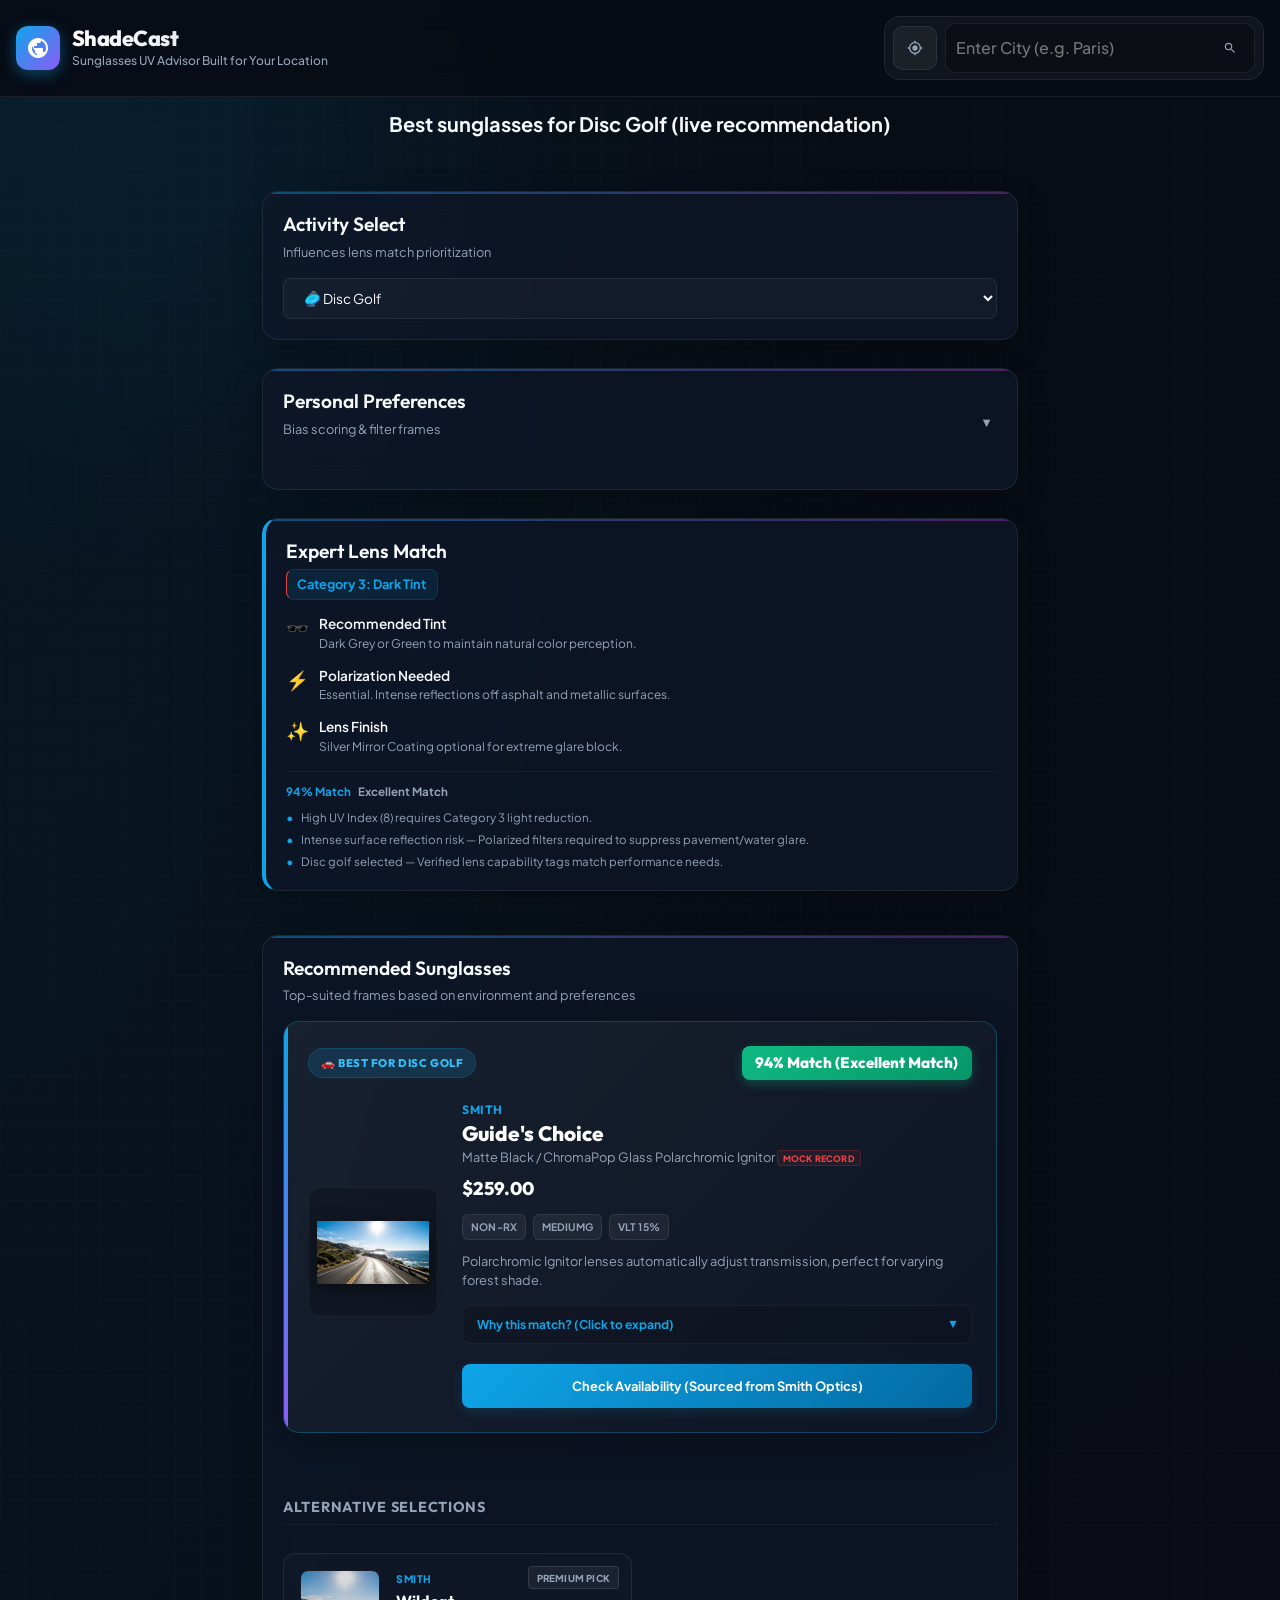
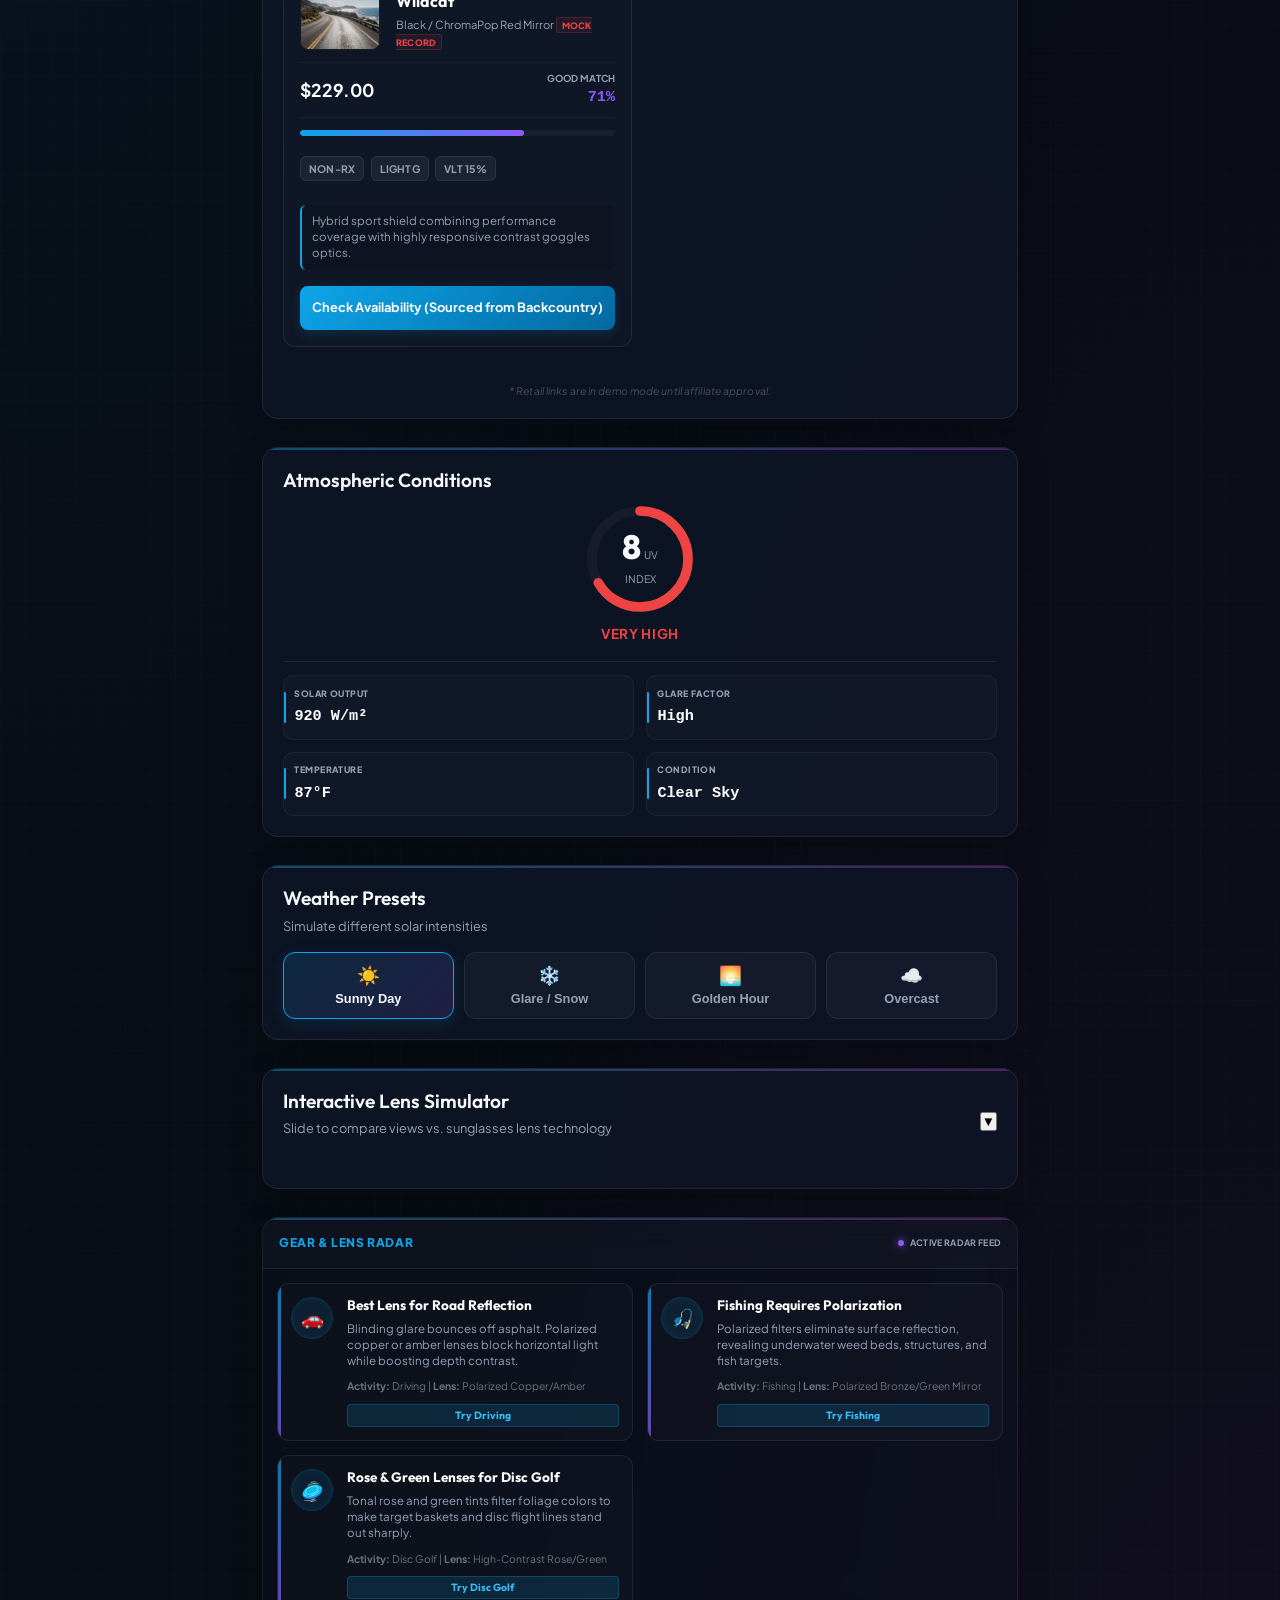
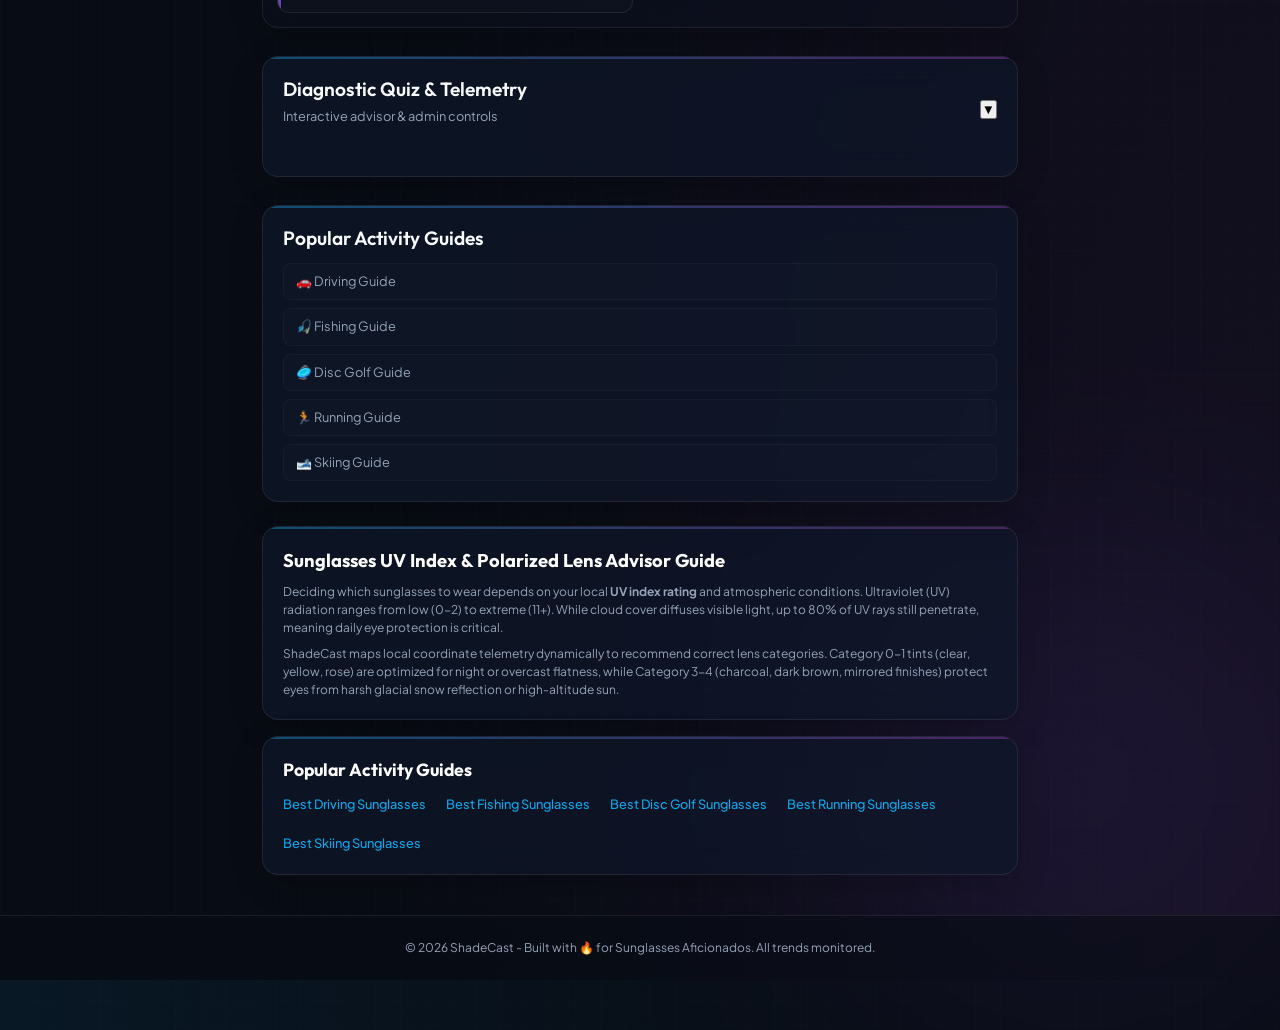
==== commit 4219d26a: "Fix: Purged remaining celebrity metadata tags, cleaned up Beverly and paparazzi quiz result styles, " ====
--- a/best-disc-golf-sunglasses/index.html
+++ b/best-disc-golf-sunglasses/index.html
@@ -51,7 +51,7 @@
     </script>
   
   
-  <meta name="keywords" content="sunglasses, UV index, polarized lens simulator, weather advisor, sunglasses style, lens tint simulator, celebrity sunglasses, UV protection, polarized glasses, sunglasses tracker">
+  <meta name="keywords" content="sunglasses, UV index, polarized lens simulator, weather advisor, sunglasses style, lens tint simulator, buying guides, UV protection, polarized glasses, sunglasses tracker">
   <meta name="author" content="Brian Crouse">
   <meta name="robots" content="index, follow">
   
@@ -510,113 +510,126 @@
       </div>
 
       <!-- 9. Interactive Lens Simulator Card -->
-      <div class="glass-card simulator-card">
-        <div class="card-header-flex">
+      <div class="glass-card simulator-card collapsed" id="simCard">
+        <div class="card-header-flex" id="simCardHeader" style="cursor: pointer;">
           <div>
             <h2 class="card-title">Interactive Lens Simulator</h2>
             <p class="card-desc">Slide to compare views vs. sunglasses lens technology</p>
           </div>
-          <div class="sim-badge" id="simVibeBadge">Polarized Active</div>
-        </div>
-
-        <!-- Simulator Workspace Grid -->
-        <div class="simulator-workspace-grid">
+          <button class="toggle-btn" id="btnToggleSim">▼</button>
+        </div>
+
+        <div class="collapsible-content" id="simCardContent" style="display: none; padding-top: 1rem; border-top: 1px solid rgba(255,255,255,0.05); margin-top: 0.5rem;">
+          <div class="sim-badge" id="simVibeBadge" style="margin-bottom: 1rem; display: inline-block;">Polarized Active</div>
           
-          <!-- Simulator Viewport -->
-          <div class="simulator-container" id="simContainer">
+          <!-- Simulator Workspace Grid -->
+          <div class="simulator-workspace-grid">
             
-            <!-- Base Image (Road Glare) -->
-            <img src="assets/road.jpg" alt="High road glare reflection view before applying polarized sunglasses filter" class="sim-img-base" id="simImageBase">
-
-            <!-- Glare Overlay (Representing raw UV/Reflection glare before glasses) -->
-            <div class="glare-overlay" id="glareOverlay"></div>
-
-            <!-- Sunglasses View Area (Draggable split pane) -->
-            <div class="sunglasses-pane" id="sunglassesPane">
-              <!-- Re-render road under sunglasses filter -->
-              <img src="assets/road.jpg" alt="Sunny road reflection filtered through polarized sunglasses lens simulator showing anti-glare polarization" class="sim-img-filtered" id="simImageFilter">
+            <!-- Simulator Viewport -->
+            <div class="simulator-container" id="simContainer">
               
-              <!-- Tint Overlay (Applies colors, opacity, blend-modes dynamically) -->
-              <div class="tint-overlay" id="tintOverlay"></div>
-
-              <!-- Refined Polarized Overlay (subtle highlight filter to simulate polarized clarity) -->
-              <div class="polarized-overlay" id="polarizedOverlay"></div>
-            </div>
-
-            <!-- Split Pane Resize Handle Bar -->
-            <div class="split-handle" id="splitHandle">
-              <span class="handle-line"></span>
-              <span class="handle-arrows">↔</span>
-            </div>
-          </div>
-
-          <!-- Lens Technology Tint Control Bay -->
-          <div class="simulator-control-bay">
-
-            <!-- Lens Tints Configurator Swatches -->
-            <div class="control-group">
-              <span class="control-label">Available Filter Tints</span>
-              <div class="tint-selector-grid">
-                <button class="tint-dot active" data-tint="grey" style="--tint-color: #2b2b2b;" title="Grey: True Color Perception" id="btnTintGrey">
-                  <span class="dot-inner"></span>
-                </button>
-                <button class="tint-dot" data-tint="amber" style="--tint-color: #b05c1d;" title="Amber: Contrast & Depth Enhancement" id="btnTintAmber">
-                  <span class="dot-inner"></span>
-                </button>
-                <button class="tint-dot" data-tint="green" style="--tint-color: #173d2a;" title="Green: All-Weather Balance" id="btnTintGreen">
-                  <span class="dot-inner"></span>
-                </button>
-                <button class="tint-dot" data-tint="blue" style="--tint-color: #0b6fb8;" title="Blue Mirrored: Water Glare Block" id="btnTintBlue">
-                  <span class="dot-inner"></span>
-                </button>
-                <button class="tint-dot" data-tint="rose" style="--tint-color: #9c27b0;" title="Rose: High Contrast sports" id="btnTintRose">
-                  <span class="dot-inner"></span>
-                </button>
-              </div>
-              <div class="active-tint-description" id="tintDesc">Grey Lens: maintains true color perception and offers the best daily comfort.</div>
-            </div>
-
-            <div class="slider-row">
-              <!-- Darkness Slider -->
-              <div class="control-group flex-1">
-                <div class="slider-label-row">
-                  <span class="control-label">Darkness Intensity (VLT)</span>
-                  <span class="slider-val" id="darknessVal">85%</span>
-                </div>
-                <input type="range" min="10" max="95" value="85" class="app-range" id="darknessSlider" aria-label="Tint Darkness Intensity">
-              </div>
-
-              <!-- Polarization Switch -->
-              <div class="control-group toggle-group">
-                <span class="control-label">Polarized Filter</span>
-                <label class="switch">
-                  <input type="checkbox" id="polarizationToggle" aria-label="Toggle Polarization" checked>
-                  <span class="slider round"></span>
-                </label>
-              </div>
-            </div>
-
+              <!-- Base Image (Road Glare) -->
+              <img src="assets/road.jpg" alt="High road glare reflection view before applying polarized sunglasses filter" class="sim-img-base" id="simImageBase">
+
+              <!-- Glare Overlay (Representing raw UV/Reflection glare before glasses) -->
+              <div class="glare-overlay" id="glareOverlay"></div>
+
+              <!-- Sunglasses View Area (Draggable split pane) -->
+              <div class="sunglasses-pane" id="sunglassesPane">
+                <!-- Re-render road under sunglasses filter -->
+                <img src="assets/road.jpg" alt="Sunny road reflection filtered through polarized sunglasses lens simulator showing anti-glare polarization" class="sim-img-filtered" id="simImageFilter">
+                
+                <!-- Tint Overlay (Applies colors, opacity, blend-modes dynamically) -->
+                <div class="tint-overlay" id="tintOverlay"></div>
+
+                <!-- Refined Polarized Overlay (subtle highlight filter to simulate polarized clarity) -->
+                <div class="polarized-overlay" id="polarizedOverlay"></div>
+              </div>
+
+              <!-- Split Pane Resize Handle Bar -->
+              <div class="split-handle" id="splitHandle">
+                <span class="handle-line"></span>
+                <span class="handle-arrows">↔</span>
+              </div>
+            </div>
+
+            <!-- Lens Technology Tint Control Bay -->
+            <div class="simulator-control-bay">
+
+              <!-- Lens Tints Configurator Swatches -->
+              <div class="control-group">
+                <span class="control-label">Available Filter Tints</span>
+                <div class="tint-selector-grid">
+                  <button class="tint-dot active" data-tint="grey" style="--tint-color: #2b2b2b;" title="Grey: True Color Perception" id="btnTintGrey">
+                    <span class="dot-inner"></span>
+                  </button>
+                  <button class="tint-dot" data-tint="amber" style="--tint-color: #b05c1d;" title="Amber: Contrast & Depth Enhancement" id="btnTintAmber">
+                    <span class="dot-inner"></span>
+                  </button>
+                  <button class="tint-dot" data-tint="green" style="--tint-color: #173d2a;" title="Green: All-Weather Balance" id="btnTintGreen">
+                    <span class="dot-inner"></span>
+                  </button>
+                  <button class="tint-dot" data-tint="blue" style="--tint-color: #0b6fb8;" title="Blue Mirrored: Water Glare Block" id="btnTintBlue">
+                    <span class="dot-inner"></span>
+                  </button>
+                  <button class="tint-dot" data-tint="rose" style="--tint-color: #9c27b0;" title="Rose: High Contrast sports" id="btnTintRose">
+                    <span class="dot-inner"></span>
+                  </button>
+                </div>
+                <div class="active-tint-description" id="tintDesc">Grey Lens: maintains true color perception and offers the best daily comfort.</div>
+              </div>
+
+              <div class="slider-row">
+                <!-- Darkness Slider -->
+                <div class="control-group flex-1">
+                  <div class="slider-label-row">
+                    <span class="control-label">Darkness Intensity (VLT)</span>
+                    <span class="slider-val" id="darknessVal">85%</span>
+                  </div>
+                  <input type="range" min="10" max="95" value="85" class="app-range" id="darknessSlider" aria-label="Tint Darkness Intensity">
+                </div>
+
+                <!-- Polarization Switch -->
+                <div class="control-group toggle-group">
+                  <span class="control-label">Polarized Filter</span>
+                  <label class="switch">
+                    <input type="checkbox" id="polarizationToggle" aria-label="Toggle Polarization" checked>
+                    <span class="slider round"></span>
+                  </label>
+                </div>
+              </div>
+
+            </div>
           </div>
         </div>
       </div>
 
       <!-- 10. Tabbed Quiz & Telemetry Card -->
-      <div class="glass-card side-tab-card" id="quizTelemetryCard">
-        <div class="tab-header">
-          <button class="tab-btn active" id="tabBtnQuiz" data-tab="tabQuiz">🎯 Quiz</button>
-          <button class="tab-btn" id="tabBtnAdmin" data-tab="tabAdmin" style="display: none;">📊 Telemetry</button>
-          <!-- hidden legacy items to satisfy original app.js selectors -->
-          <button id="tabBtnTmz" data-tab="tabTmz" style="display: none;"></button>
-          <div id="tabTmz" style="display: none;"></div>
-        </div>
-
-        <!-- Hidden TMZ elements to satisfy JS weather update bindings safely -->
-        <div style="display: none;">
-          <img id="tmzHeroImg" src="">
-          <div id="tmzHeroBadge"></div>
-          <div id="tmzHeroTitle"></div>
-          <div id="tmzHeroDesc"></div>
-        </div>
+      <div class="glass-card side-tab-card collapsed" id="quizTelemetryCard">
+        <div class="card-header-flex" id="quizCardHeader" style="cursor: pointer;">
+          <div>
+            <h2 class="card-title">Diagnostic Quiz &amp; Telemetry</h2>
+            <p class="card-desc">Interactive advisor &amp; admin controls</p>
+          </div>
+          <button class="toggle-btn" id="btnToggleQuiz">▼</button>
+        </div>
+
+        <div class="collapsible-content" id="quizCardContent" style="display: none; padding-top: 1rem; border-top: 1px solid rgba(255,255,255,0.05); margin-top: 0.5rem;">
+          <div class="tab-header">
+            <button class="tab-btn active" id="tabBtnQuiz" data-tab="tabQuiz">🎯 Quiz</button>
+            <button class="tab-btn" id="tabBtnAdmin" data-tab="tabAdmin" style="display: none;">📊 Telemetry</button>
+            <!-- hidden legacy items to satisfy original app.js selectors -->
+            <button id="tabBtnTmz" data-tab="tabTmz" style="display: none;"></button>
+            <div id="tabTmz" style="display: none;"></div>
+          </div>
+
+          <!-- Hidden TMZ elements to satisfy JS weather update bindings safely -->
+          <div style="display: none;">
+            <img id="tmzHeroImg" src="">
+            <div id="tmzHeroBadge"></div>
+            <div id="tmzHeroTitle"></div>
+            <div id="tmzHeroDesc"></div>
+          </div>
 
         <!-- Tab 2 Content: Shade Matcher Quiz -->
         <div class="tab-pane active" id="tabQuiz">
@@ -818,7 +831,8 @@
             </div>
           </div>
         </div>
-      </div>
+        </div> <!-- End of quizCardContent -->
+      </div> <!-- End of quizTelemetryCard -->
 
     </div>
 
--- a/style.css
+++ b/style.css
@@ -1567,58 +1567,31 @@
   }
 }
 
-/* Two-Column Mid-Size Desktop (900px to 1199px) */
-@media (min-width: 900px) and (max-width: 1199px) {
+/* Desktop Stabilization Pass (>= 900px) - Centered focused cockpit layout */
+@media (min-width: 900px) {
+  .app-layout {
+    max-width: 820px;
+    margin: 0 auto;
+    padding: 2.5rem 2rem;
+  }
+  
   .layout-grid {
-    display: grid;
-    grid-template-columns: 320px 1fr;
-    gap: 1.5rem;
-    align-items: start;
-  }
-  
-  /* Left Rail Items (Column 1) */
-  .activity-card { grid-column: 1; }
-  #prefCard { grid-column: 1; }
-  #gearRadarCard { grid-column: 1; }
-  .nav-guides-card { grid-column: 1; }
-  #quizTelemetryCard { grid-column: 1; }
-  
-  /* Right Rail Items (Column 2) */
-  #productsRecCard { grid-column: 2; }
-  .stats-card { grid-column: 2; }
-  .recommendation-card { grid-column: 2; }
-  .presets-card { grid-column: 2; }
-  .simulator-card { grid-column: 2; }
-  
-  .slider-row {
-    flex-direction: row;
-  }
-}
-
-/* Three-Zone Premium Cockpit Desktop (1200px and up) */
-@media (min-width: 1200px) {
-  .layout-grid {
-    display: grid;
-    grid-template-columns: 310px 1fr 340px;
-    gap: 1.5rem;
-    align-items: start;
-  }
-  
-  /* Zone 1: Left Decision Rail */
-  .activity-card { grid-column: 1; }
-  #prefCard { grid-column: 1; }
-  #gearRadarCard { grid-column: 1; }
-  .nav-guides-card { grid-column: 1; }
-  
-  /* Zone 2: Center Cockpit */
-  #productsRecCard { grid-column: 2; }
-  
-  /* Zone 3: Right Conditions Panel */
-  .stats-card { grid-column: 3; }
-  .recommendation-card { grid-column: 3; }
-  .presets-card { grid-column: 3; }
-  .simulator-card { grid-column: 3; }
-  #quizTelemetryCard { grid-column: 3; }
+    display: flex;
+    flex-direction: column;
+    gap: 1.75rem;
+  }
+
+  /* Priority Stacking Order */
+  .activity-card { order: 1; }
+  #prefCard { order: 2; }
+  .recommendation-card { order: 3; }       /* Expert Lens Match */
+  #productsRecCard { order: 4; }           /* Recommended Sunglasses / Best Match */
+  .stats-card { order: 5; }                /* Conditions stats */
+  .presets-card { order: 6; }              /* Weather Presets */
+  .simulator-card { order: 7; }            /* Simulator */
+  #gearRadarCard { order: 8; }             /* Gear Radar */
+  #quizTelemetryCard { order: 9; }         /* Tabbed Quiz & Telemetry */
+  .nav-guides-card { order: 10; }          /* Popular activity guides */
   
   .slider-row {
     flex-direction: row;
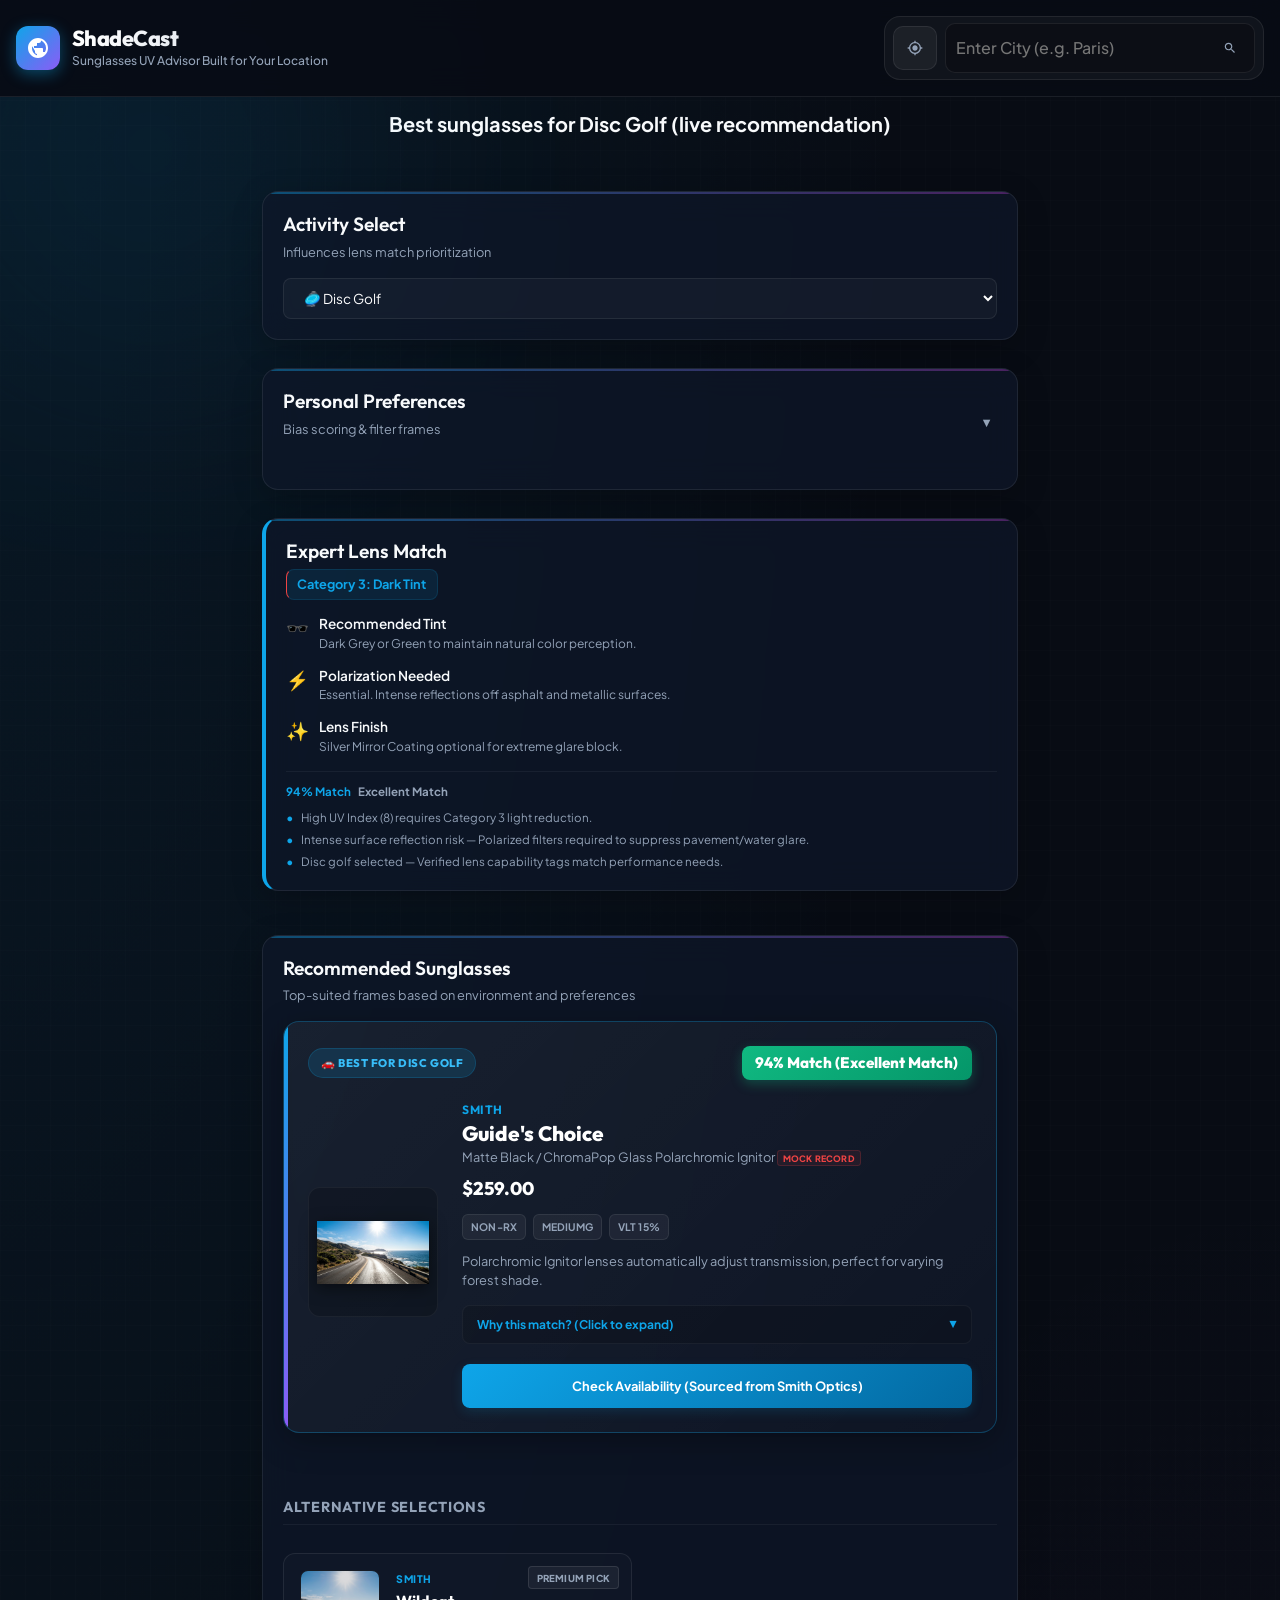
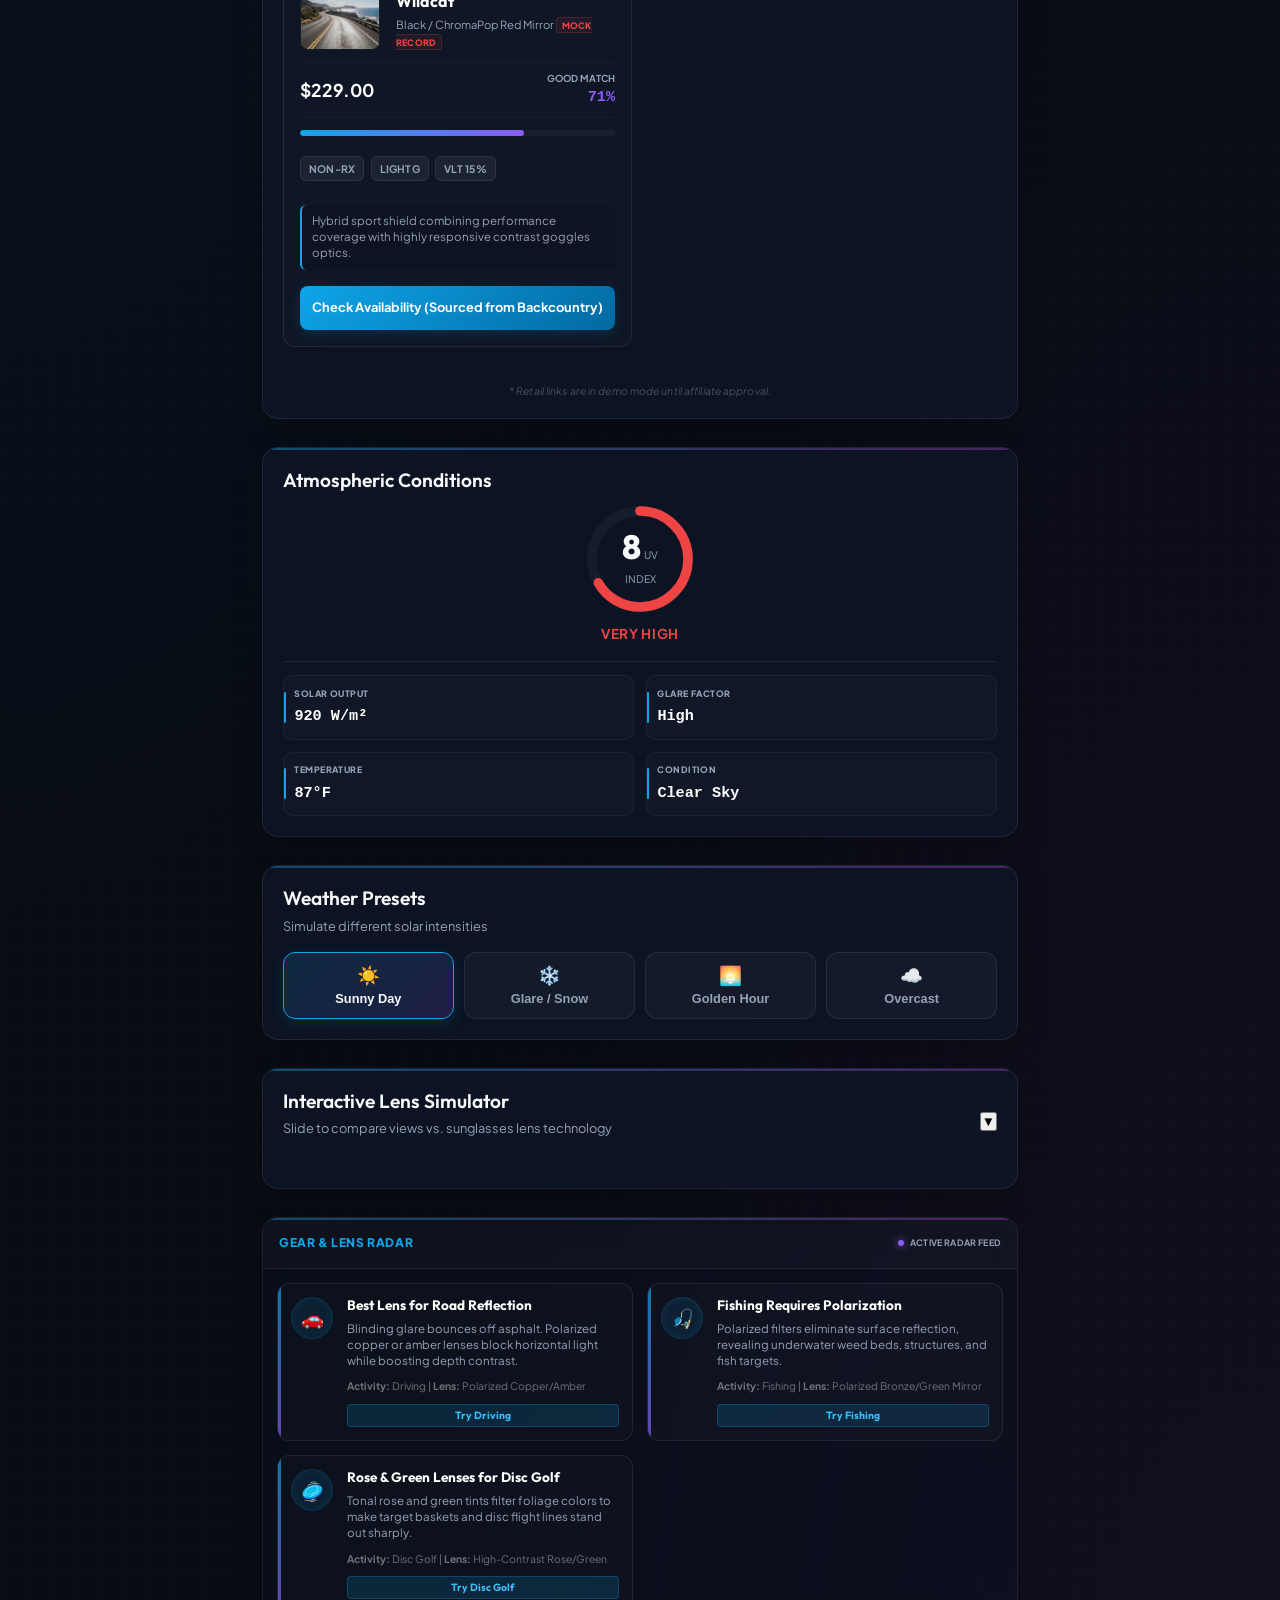
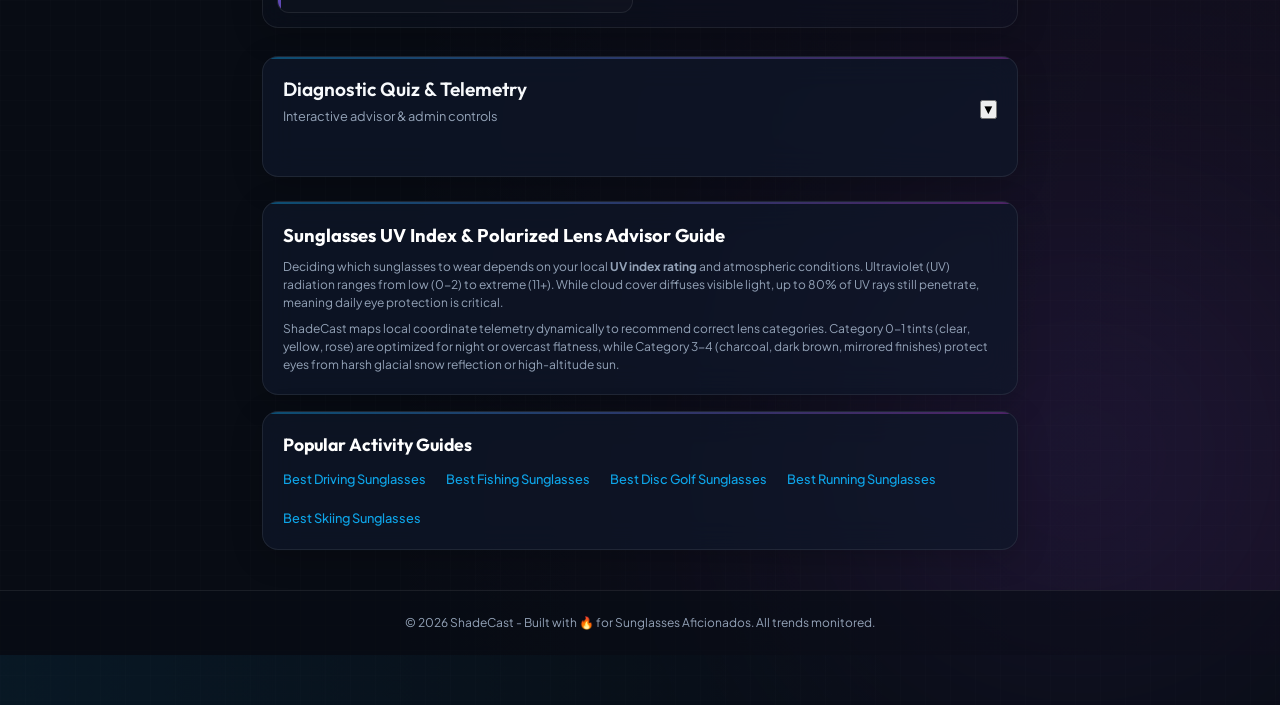
==== commit 4dc4661f: "Fix: Aligned DOM physical layout hierarchy, placed Expert Match & Recommended Sunglasses first, remo" ====
--- a/best-disc-golf-sunglasses/index.html
+++ b/best-disc-golf-sunglasses/index.html
@@ -374,33 +374,48 @@
         </div>
       </div>
 
-      <!-- 3. Gear Radar Card -->
-      <div class="glass-card tmz-wire-card" id="gearRadarCard">
-        <div class="tmz-feed-header">
-          <span class="tmz-wire-title">Gear & Lens Radar</span>
-          <div class="tmz-live-indicator">
-            <span class="live-pulse-dot"></span>
-            <span class="tmz-live-text">Active Radar Feed</span>
-          </div>
-        </div>
-        <div class="tmz-feed-list" id="tmzFeedList">
-          <!-- dynamic buying guides will be loaded here by app.js -->
-        </div>
-      </div>
-
-      <!-- 4. Popular Activity Guides Card -->
-      <div class="glass-card nav-guides-card">
-        <h2 class="card-title">Popular Activity Guides</h2>
-        <div class="nav-guides-list" style="display: flex; flex-direction: column; gap: 0.5rem; margin-top: 0.75rem;">
-          <a href="https://briancrouse77.github.io/shadecast/best-driving-sunglasses/" class="guide-link">🚗 Driving Guide</a>
-          <a href="https://briancrouse77.github.io/shadecast/best-fishing-sunglasses/" class="guide-link">🎣 Fishing Guide</a>
-          <a href="https://briancrouse77.github.io/shadecast/best-disc-golf-sunglasses/" class="guide-link">🥏 Disc Golf Guide</a>
-          <a href="https://briancrouse77.github.io/shadecast/best-running-sunglasses/" class="guide-link">🏃 Running Guide</a>
-          <a href="https://briancrouse77.github.io/shadecast/best-skiing-sunglasses/" class="guide-link">🎿 Skiing Guide</a>
-        </div>
-      </div>
-
-      <!-- 5. Recommended Sunglasses Card -->
+      <!-- 3. Expert Lens Match Card -->
+      <div class="glass-card recommendation-card">
+        <h2 class="card-title glow-text">Expert Lens Match</h2>
+        <div class="recommendation-badge" id="recCategory">Category 3: Dark Tint</div>
+        
+        <div class="rec-details">
+          <div class="rec-item">
+            <div class="rec-icon">🕶️</div>
+            <div>
+              <h3>Recommended Tint</h3>
+              <p id="recTint">Dark Grey or Green to maintain natural color perception.</p>
+            </div>
+          </div>
+          
+          <div class="rec-item">
+            <div class="rec-icon">⚡</div>
+            <div>
+              <h3>Polarization Needed</h3>
+              <p id="recPolarization">Essential. Intense road and water reflections expected.</p>
+            </div>
+          </div>
+
+          <div class="rec-item">
+            <div class="rec-icon">✨</div>
+            <div>
+              <h3>Lens Finish</h3>
+              <p id="recFinish">Silver Mirror Coating optional for extreme reflection block.</p>
+            </div>
+          </div>
+        </div>
+        
+        <!-- Trust Explainer Breakdown (Confidence Summary) -->
+        <div class="trust-explainer-list" id="trustExplainerList" style="margin-top: 1rem; border-top: 1px solid rgba(255,255,255,0.05); padding-top: 0.75rem;">
+          <div class="explainer-point" style="font-weight: 700;">
+            <span class="explainer-bullet" id="explainerMatchPct">95% Match</span>
+            <span id="explainerMatchLevel">Excellent Match</span>
+          </div>
+          <!-- Dynamic explainer bullets injected here -->
+        </div>
+      </div>
+
+      <!-- 4. Recommended Sunglasses Card -->
       <div class="glass-card products-recommendation-card" id="productsRecCard">
         <h2 class="card-title glow-text">Recommended Sunglasses</h2>
         <p class="card-desc">Top-suited frames based on environment and preferences</p>
@@ -409,7 +424,7 @@
         </div>
       </div>
 
-      <!-- 6. Weather Stats & Gauge Card -->
+      <!-- 5. Weather Stats & Gauge Card -->
       <div class="glass-card stats-card">
         <h2 class="card-title" id="statsCardTitle">Atmospheric Conditions</h2>
         <div class="tailored-badge" id="tailoredBadge" style="display: none;">📍 Tailored for Your Location</div>
@@ -448,48 +463,7 @@
         </div>
       </div>
 
-      <!-- 7. Expert Lens Match Card -->
-      <div class="glass-card recommendation-card">
-        <h2 class="card-title glow-text">Expert Lens Match</h2>
-        <div class="recommendation-badge" id="recCategory">Category 3: Dark Tint</div>
-        
-        <div class="rec-details">
-          <div class="rec-item">
-            <div class="rec-icon">🕶️</div>
-            <div>
-              <h3>Recommended Tint</h3>
-              <p id="recTint">Dark Grey or Green to maintain natural color perception.</p>
-            </div>
-          </div>
-          
-          <div class="rec-item">
-            <div class="rec-icon">⚡</div>
-            <div>
-              <h3>Polarization Needed</h3>
-              <p id="recPolarization">Essential. Intense road and water reflections expected.</p>
-            </div>
-          </div>
-
-          <div class="rec-item">
-            <div class="rec-icon">✨</div>
-            <div>
-              <h3>Lens Finish</h3>
-              <p id="recFinish">Silver Mirror Coating optional for extreme reflection block.</p>
-            </div>
-          </div>
-        </div>
-        
-        <!-- Trust Explainer Breakdown (Confidence Summary) -->
-        <div class="trust-explainer-list" id="trustExplainerList" style="margin-top: 1rem; border-top: 1px solid rgba(255,255,255,0.05); padding-top: 0.75rem;">
-          <div class="explainer-point" style="font-weight: 700;">
-            <span class="explainer-bullet" id="explainerMatchPct">95% Match</span>
-            <span id="explainerMatchLevel">Excellent Match</span>
-          </div>
-          <!-- Dynamic explainer bullets injected here -->
-        </div>
-      </div>
-
-      <!-- 8. Weather Presets (Quick Simulator Control) -->
+      <!-- 6. Weather Presets (Quick Simulator Control) -->
       <div class="glass-card presets-card">
         <h2 class="card-title">Weather Presets</h2>
         <p class="card-desc">Simulate different solar intensities</p>
@@ -509,7 +483,7 @@
         </div>
       </div>
 
-      <!-- 9. Interactive Lens Simulator Card -->
+      <!-- 7. Interactive Lens Simulator Card -->
       <div class="glass-card simulator-card collapsed" id="simCard">
         <div class="card-header-flex" id="simCardHeader" style="cursor: pointer;">
           <div>
@@ -604,7 +578,21 @@
         </div>
       </div>
 
-      <!-- 10. Tabbed Quiz & Telemetry Card -->
+      <!-- 8. Gear Radar Card -->
+      <div class="glass-card tmz-wire-card" id="gearRadarCard">
+        <div class="tmz-feed-header">
+          <span class="tmz-wire-title">Gear & Lens Radar</span>
+          <div class="tmz-live-indicator">
+            <span class="live-pulse-dot"></span>
+            <span class="tmz-live-text">Active Radar Feed</span>
+          </div>
+        </div>
+        <div class="tmz-feed-list" id="tmzFeedList">
+          <!-- dynamic buying guides will be loaded here by app.js -->
+        </div>
+      </div>
+
+      <!-- 9. Tabbed Quiz & Telemetry Card -->
       <div class="glass-card side-tab-card collapsed" id="quizTelemetryCard">
         <div class="card-header-flex" id="quizCardHeader" style="cursor: pointer;">
           <div>
--- a/style.css
+++ b/style.css
@@ -1534,16 +1534,6 @@
     flex-direction: column;
     gap: 1.25rem;
   }
-  .activity-card { order: 1; }
-  #prefCard { order: 2; }
-  #productsRecCard { order: 3; }
-  .stats-card { order: 4; }
-  .recommendation-card { order: 5; }
-  .presets-card { order: 6; }
-  .simulator-card { order: 7; }
-  #gearRadarCard { order: 8; }
-  #quizTelemetryCard { order: 9; }
-  .nav-guides-card { order: 10; }
   
   .slider-row {
     flex-direction: column;
@@ -1580,18 +1570,6 @@
     flex-direction: column;
     gap: 1.75rem;
   }
-
-  /* Priority Stacking Order */
-  .activity-card { order: 1; }
-  #prefCard { order: 2; }
-  .recommendation-card { order: 3; }       /* Expert Lens Match */
-  #productsRecCard { order: 4; }           /* Recommended Sunglasses / Best Match */
-  .stats-card { order: 5; }                /* Conditions stats */
-  .presets-card { order: 6; }              /* Weather Presets */
-  .simulator-card { order: 7; }            /* Simulator */
-  #gearRadarCard { order: 8; }             /* Gear Radar */
-  #quizTelemetryCard { order: 9; }         /* Tabbed Quiz & Telemetry */
-  .nav-guides-card { order: 10; }          /* Popular activity guides */
   
   .slider-row {
     flex-direction: row;
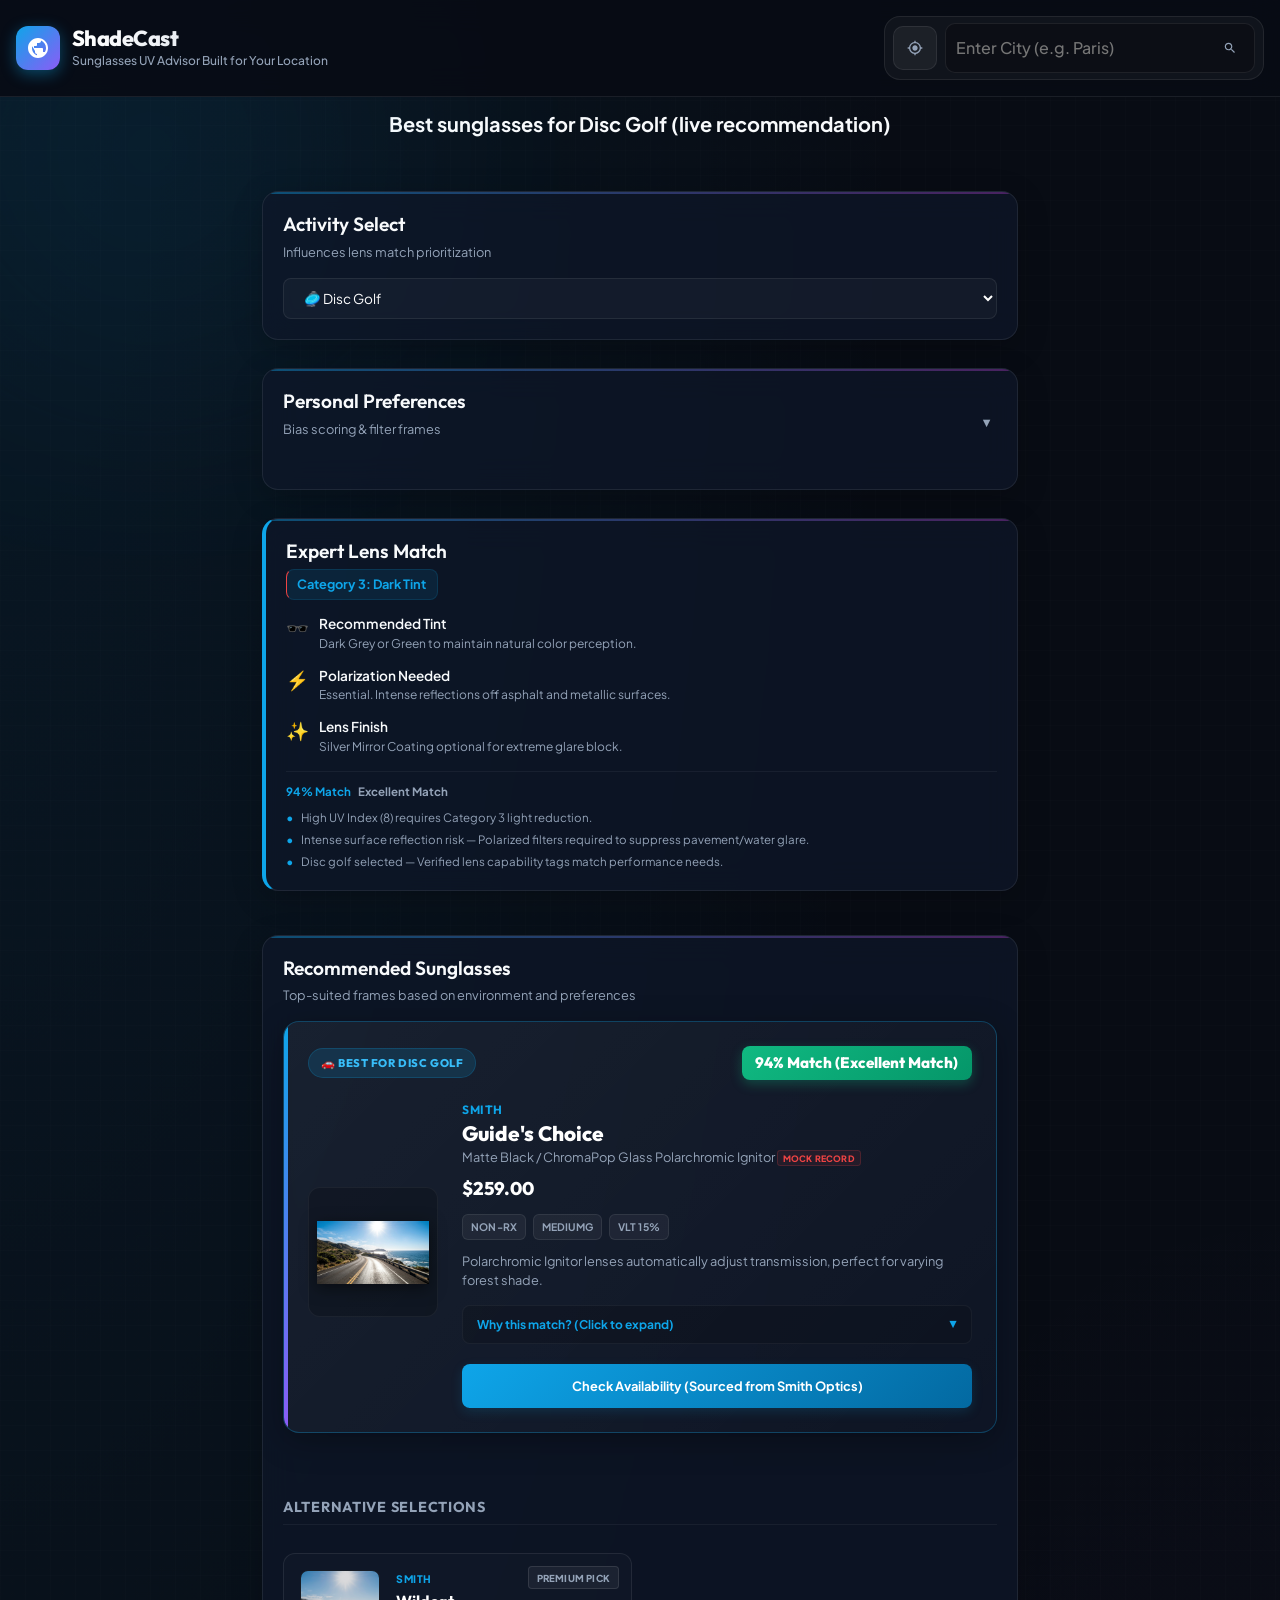
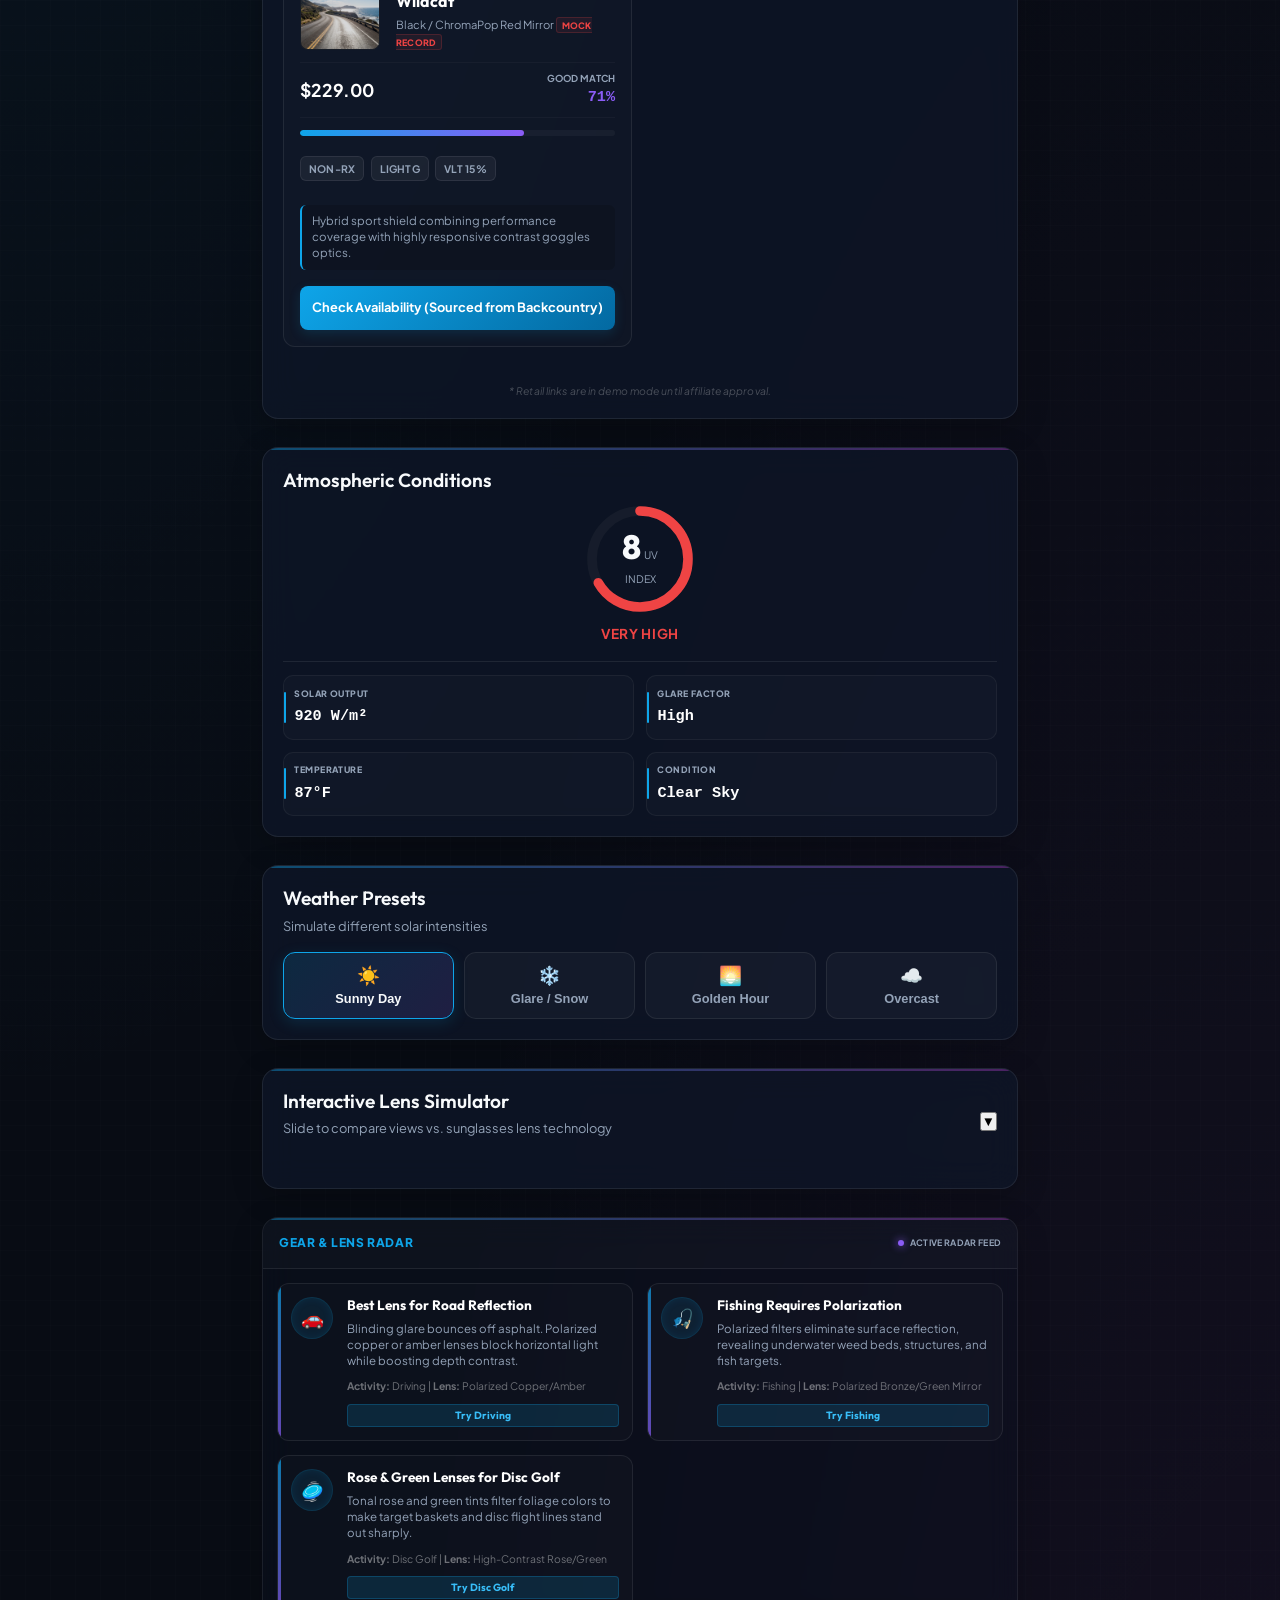
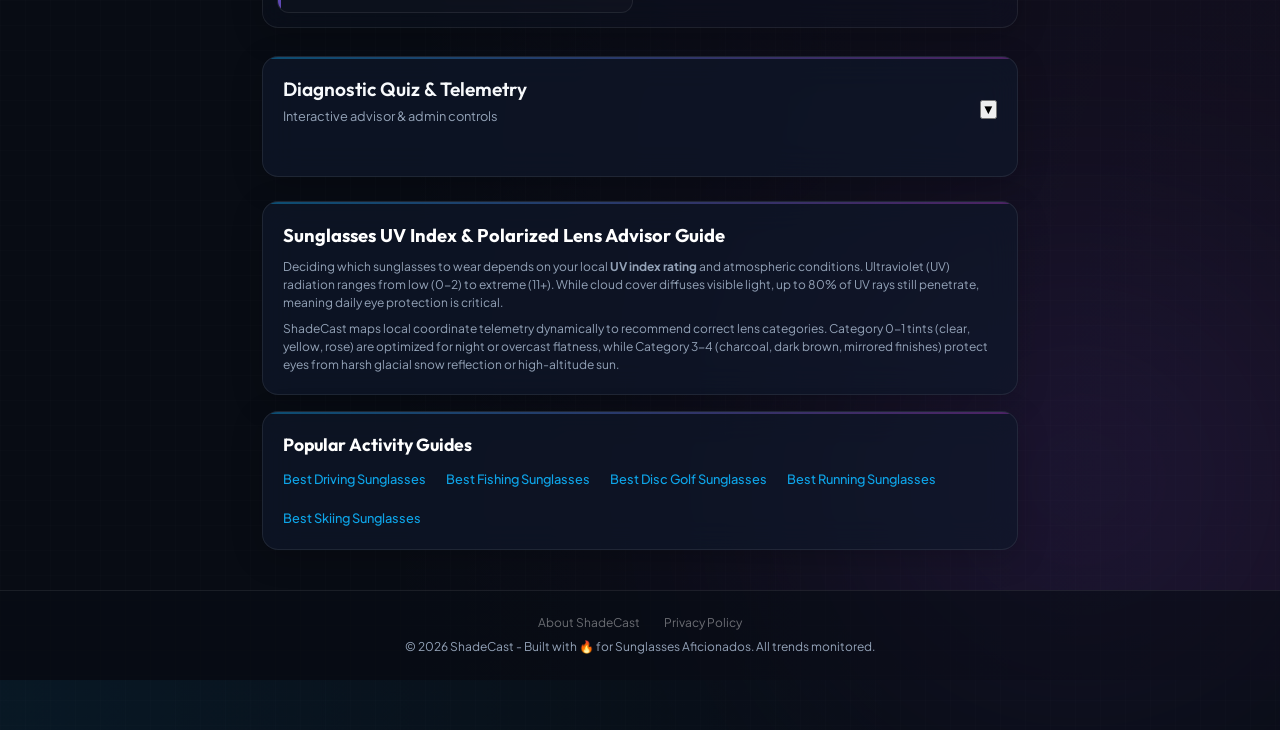
==== commit 307a2d97: "Feat: Implemented styled About and Privacy Policy pages to satisfy partner guidelines, and added the" ====
--- a/best-disc-golf-sunglasses/index.html
+++ b/best-disc-golf-sunglasses/index.html
@@ -854,6 +854,10 @@
   </main>
 
   <footer class="app-footer">
+    <div style="display: flex; justify-content: center; gap: 1.5rem; margin-bottom: 0.5rem; font-size: 0.75rem;">
+      <a href="https://briancrouse77.github.io/shadecast/about/" style="color: rgba(255, 255, 255, 0.4); text-decoration: none; transition: color 0.2s;" onmouseover="this.style.color='#fff'" onmouseout="this.style.color='rgba(255,255,255,0.4)'">About ShadeCast</a>
+      <a href="https://briancrouse77.github.io/shadecast/privacy/" style="color: rgba(255, 255, 255, 0.4); text-decoration: none; transition: color 0.2s;" onmouseover="this.style.color='#fff'" onmouseout="this.style.color='rgba(255,255,255,0.4)'">Privacy Policy</a>
+    </div>
     <p>&copy; 2026 ShadeCast - Built with 🔥 for Sunglasses Aficionados. All trends monitored.</p>
   </footer>
 
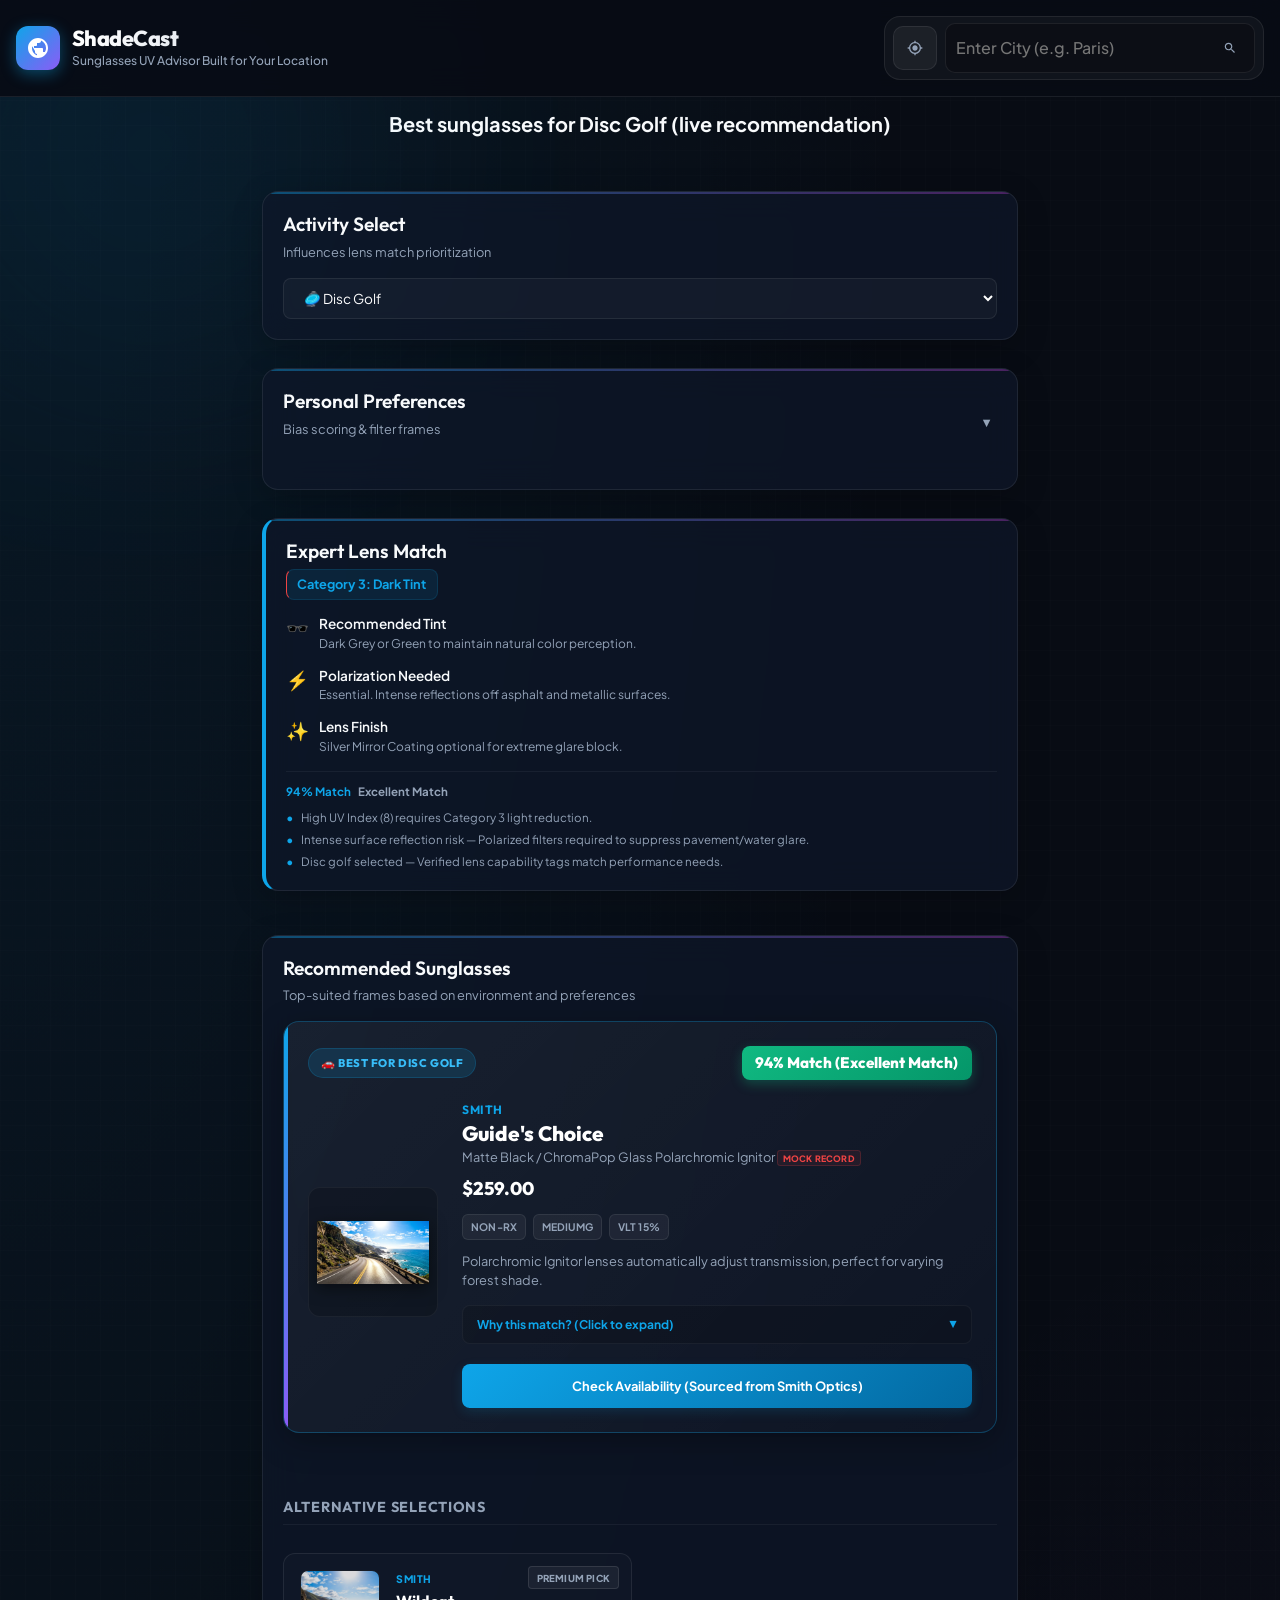
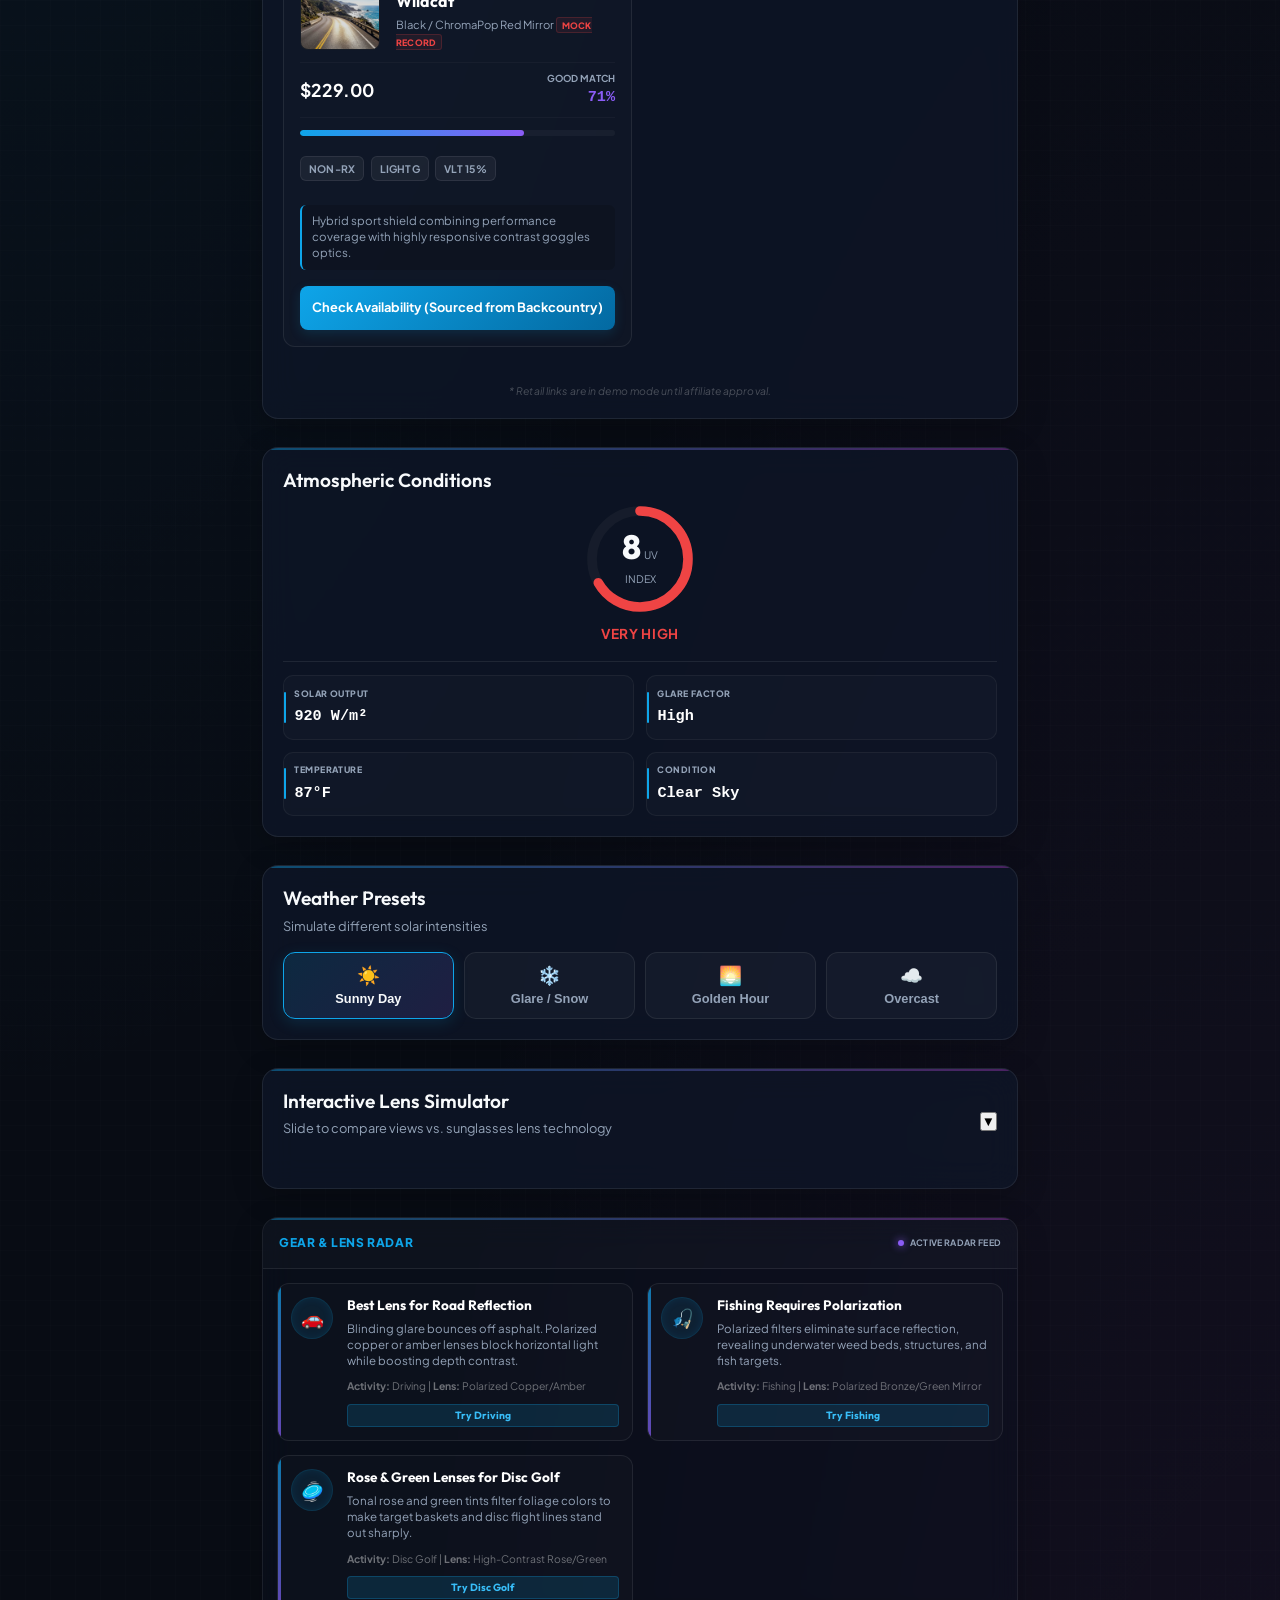
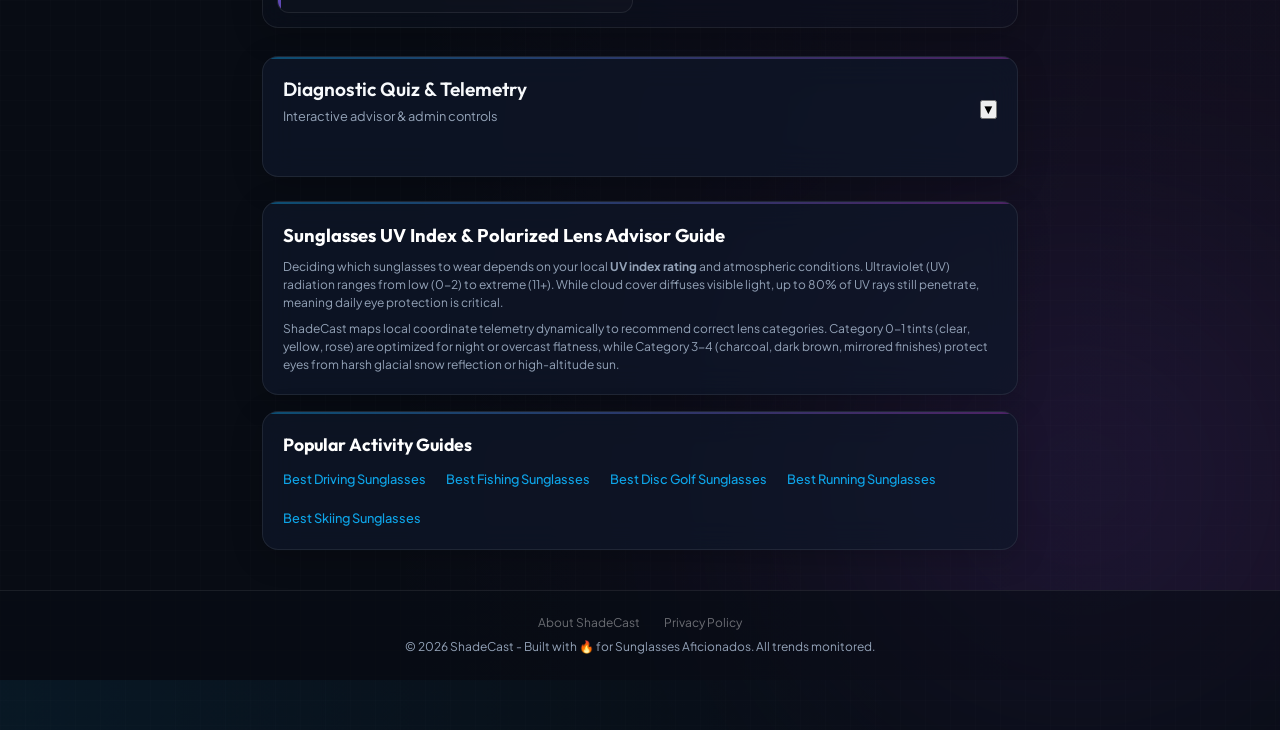
==== commit 0fe56edf: "Fix: Replaced dashboard visual with pure scenic road view, corrected VLT opacity scaling to preserve" ====
--- a/best-disc-golf-sunglasses/index.html
+++ b/best-disc-golf-sunglasses/index.html
@@ -528,12 +528,12 @@
             </div>
 
             <!-- Lens Technology Tint Control Bay -->
-            <div class="simulator-control-bay">
+            <div class="simulator-controls">
 
               <!-- Lens Tints Configurator Swatches -->
               <div class="control-group">
                 <span class="control-label">Available Filter Tints</span>
-                <div class="tint-selector-grid">
+                <div class="tint-selectors">
                   <button class="tint-dot active" data-tint="grey" style="--tint-color: #2b2b2b;" title="Grey: True Color Perception" id="btnTintGrey">
                     <span class="dot-inner"></span>
                   </button>
--- a/style.css
+++ b/style.css
@@ -757,7 +757,7 @@
   width: 100%;
   height: 100%;
   pointer-events: none;
-  background: radial-gradient(circle 250px at 53% 20%, rgba(255,255,255,0.7) 0%, rgba(255,255,255,0.1) 45%, transparent 70%);
+  background: radial-gradient(circle 250px at 55% 1%, rgba(255,255,255,0.7) 0%, rgba(255,255,255,0.1) 45%, transparent 70%);
   mix-blend-mode: overlay;
   z-index: 1;
   transition: opacity 0.5s ease;
@@ -783,7 +783,7 @@
   width: 100%;
   height: 100%;
   pointer-events: none;
-  background: radial-gradient(circle 250px at 53% 20%, rgba(255,255,255,0) 0%, rgba(0,0,0,0.1) 40%, rgba(0,0,0,0.25) 75%);
+  background: radial-gradient(circle 250px at 55% 1%, rgba(255,255,255,0) 0%, rgba(0,0,0,0.1) 40%, rgba(0,0,0,0.25) 75%);
   mix-blend-mode: multiply;
   opacity: 1;
   transition: opacity 0.4s ease;
@@ -791,13 +791,13 @@
 }
 
 /* Split slider handle */
-.slider-handle {
+.split-handle {
   position: absolute;
   top: 0;
   left: 50%;
   height: 100%;
   width: 2px;
-  background-color: rgba(255, 255, 255, 0.4);
+  background-color: rgba(255, 255, 255, 0.15);
   z-index: 5;
   pointer-events: none;
   transform: translateX(-50%);
@@ -809,31 +809,40 @@
   bottom: 0;
   left: 50%;
   width: 1px;
-  background-color: rgba(255,255,255,0.8);
-  box-shadow: 0 0 8px rgba(255,255,255,0.4);
-}
-
-.handle-button {
+  background-color: var(--accent-blue);
+  box-shadow: 0 0 10px var(--accent-blue), 0 0 2px #fff;
+}
+
+.handle-arrows {
   position: absolute;
   top: 50%;
   left: 50%;
   transform: translate(-50%, -50%);
-  width: 48px; /* Large thumb target for dragging on mobile */
-  height: 48px;
-  background: var(--accent-blue);
+  width: 42px;
+  height: 42px;
+  background: rgba(14, 165, 233, 0.35);
+  backdrop-filter: blur(8px);
+  -webkit-backdrop-filter: blur(8px);
   border-radius: 50%;
-  border: 3px solid #fff;
+  border: 2px solid rgba(255, 255, 255, 0.45);
   display: flex;
   align-items: center;
   justify-content: center;
   color: #fff;
-  box-shadow: 0 4px 12px rgba(0,0,0,0.4);
-  cursor: grab;
-}
-
-.handle-button svg {
-  width: 20px;
-  height: 20px;
+  font-size: 1rem;
+  font-weight: 700;
+  box-shadow: 0 0 12px rgba(14, 165, 233, 0.35), inset 0 0 6px rgba(255, 255, 255, 0.2);
+  cursor: ew-resize;
+  transition: all 0.2s ease-in-out;
+  pointer-events: auto;
+}
+
+.split-handle:hover .handle-arrows,
+.simulator-container:hover .handle-arrows {
+  transform: translate(-50%, -50%) scale(1.12);
+  background: rgba(14, 165, 233, 0.55);
+  box-shadow: 0 0 20px var(--accent-blue), inset 0 0 8px rgba(255, 255, 255, 0.4);
+  border-color: #fff;
 }
 
 .sim-label {
@@ -865,70 +874,107 @@
 .simulator-controls {
   display: flex;
   flex-direction: column;
-  gap: 1rem;
-  background: rgba(255,255,255,0.02);
-  border: 1px solid var(--card-border);
-  border-radius: 12px;
-  padding: 1rem;
+  gap: 1.25rem;
+  background: rgba(13, 20, 35, 0.45);
+  border: 1px solid rgba(255, 255, 255, 0.06);
+  border-radius: 16px;
+  padding: 1.5rem;
+  backdrop-filter: blur(12px);
+  -webkit-backdrop-filter: blur(12px);
+  box-shadow: 0 8px 32px rgba(0, 0, 0, 0.25);
 }
 
 .control-group {
   display: flex;
   flex-direction: column;
-  gap: 0.4rem;
+  gap: 0.5rem;
 }
 
 .control-label {
-  font-size: 0.7rem;
-  font-weight: 700;
+  font-size: 0.72rem;
+  font-weight: 800;
   text-transform: uppercase;
-  letter-spacing: 0.05em;
+  letter-spacing: 0.08em;
   color: var(--text-secondary);
 }
 
 /* Lens Color Selector (large tap targets) */
 .tint-selectors {
   display: flex;
-  gap: 0.65rem;
+  gap: 0.85rem;
   flex-wrap: wrap;
   padding: 0.25rem 0;
 }
 
 .tint-dot {
-  width: 44px; /* Essential: 44px minimum touch target size */
+  width: 44px;
   height: 44px;
   border-radius: 50%;
-  background-color: var(--tint-color);
-  border: 2px solid transparent;
+  background: linear-gradient(135deg, var(--tint-color) 0%, rgba(10, 15, 30, 0.45) 100%);
+  border: 2px solid rgba(255, 255, 255, 0.1);
   cursor: pointer;
   position: relative;
   display: flex;
   align-items: center;
   justify-content: center;
-  transition: transform 0.2s, border-color 0.2s;
-  box-shadow: 0 4px 8px rgba(0,0,0,0.2);
+  transition: all 0.25s cubic-bezier(0.4, 0, 0.2, 1);
+  box-shadow: inset 0 2px 4px rgba(255,255,255,0.15), 0 4px 10px rgba(0,0,0,0.4);
   flex-shrink: 0;
+  overflow: hidden;
+}
+
+/* Glass lens gloss reflection sheen */
+.tint-dot::after {
+  content: '';
+  position: absolute;
+  top: 3px;
+  left: 6px;
+  width: 32px;
+  height: 14px;
+  background: linear-gradient(rgba(255, 255, 255, 0.45) 0%, rgba(255, 255, 255, 0) 100%);
+  border-radius: 50% 50% 0 0;
+  pointer-events: none;
+}
+
+.tint-dot:hover {
+  transform: scale(1.08);
+  border-color: rgba(255, 255, 255, 0.5);
+  box-shadow: inset 0 2px 6px rgba(255,255,255,0.25), 0 6px 14px rgba(0,0,0,0.5);
 }
 
 .tint-dot.active {
   border-color: #fff;
-  box-shadow: 0 0 10px var(--tint-color);
-  transform: scale(1.05);
+  box-shadow: 0 0 16px var(--tint-color), inset 0 2px 6px rgba(255,255,255,0.3);
+  transform: scale(1.1);
 }
 
 .dot-inner {
-  width: 14px;
-  height: 14px;
+  width: 8px;
+  height: 8px;
   border-radius: 50%;
-  background: transparent;
+  background: rgba(255, 255, 255, 0.8);
   display: block;
+  opacity: 0;
+  transition: opacity 0.2s;
+  box-shadow: 0 0 8px #fff;
+}
+
+.tint-dot.active .dot-inner {
+  opacity: 1;
 }
 
 .active-tint-description {
-  font-size: 0.75rem;
-  color: var(--text-secondary);
-  font-style: italic;
-  line-height: 1.4;
+  font-size: 0.78rem;
+  color: #e2e8f0;
+  line-height: 1.5;
+  border-left: 3px solid var(--accent-blue);
+  background: rgba(14, 165, 233, 0.04);
+  padding: 0.75rem 1rem;
+  border-radius: 0 8px 8px 0;
+  margin-top: 0.85rem;
+  border-top: 1px solid rgba(14, 165, 233, 0.05);
+  border-bottom: 1px solid rgba(14, 165, 233, 0.05);
+  border-right: 1px solid rgba(14, 165, 233, 0.05);
 }
 
 .slider-row {
